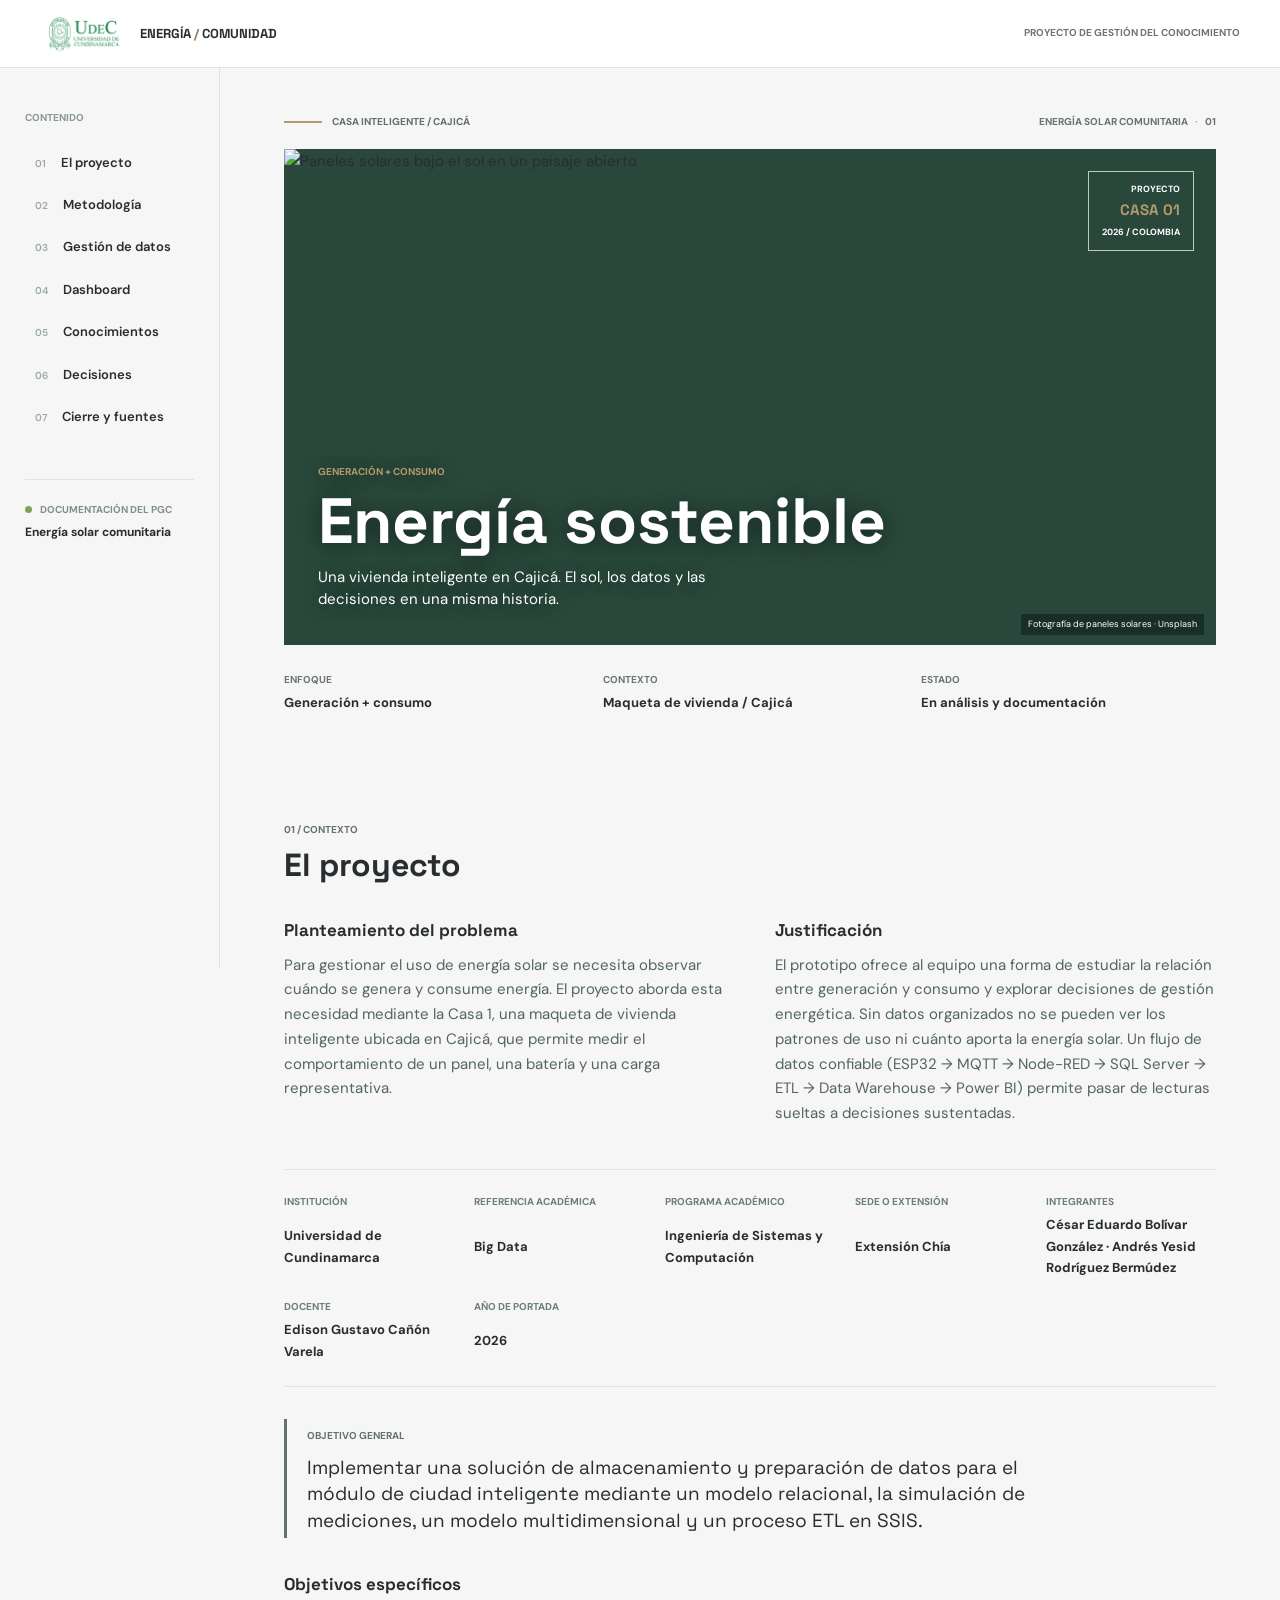
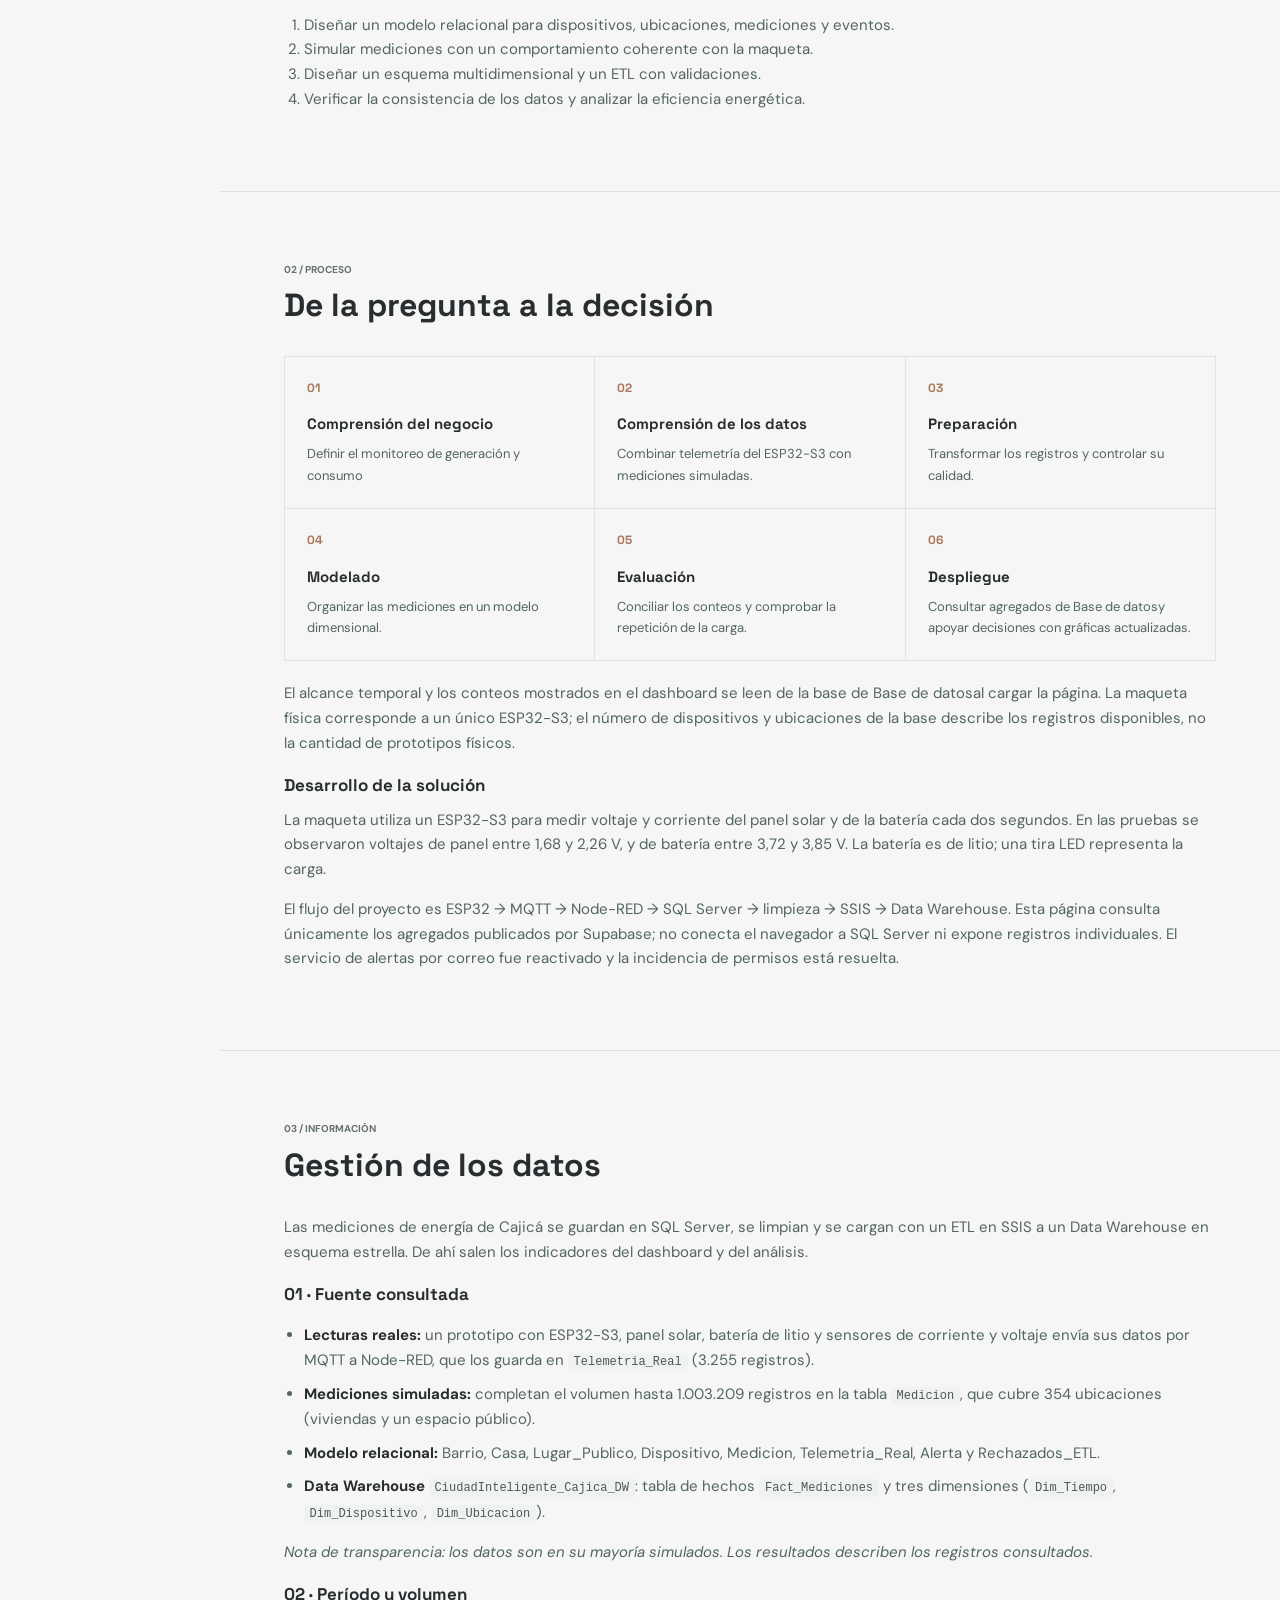
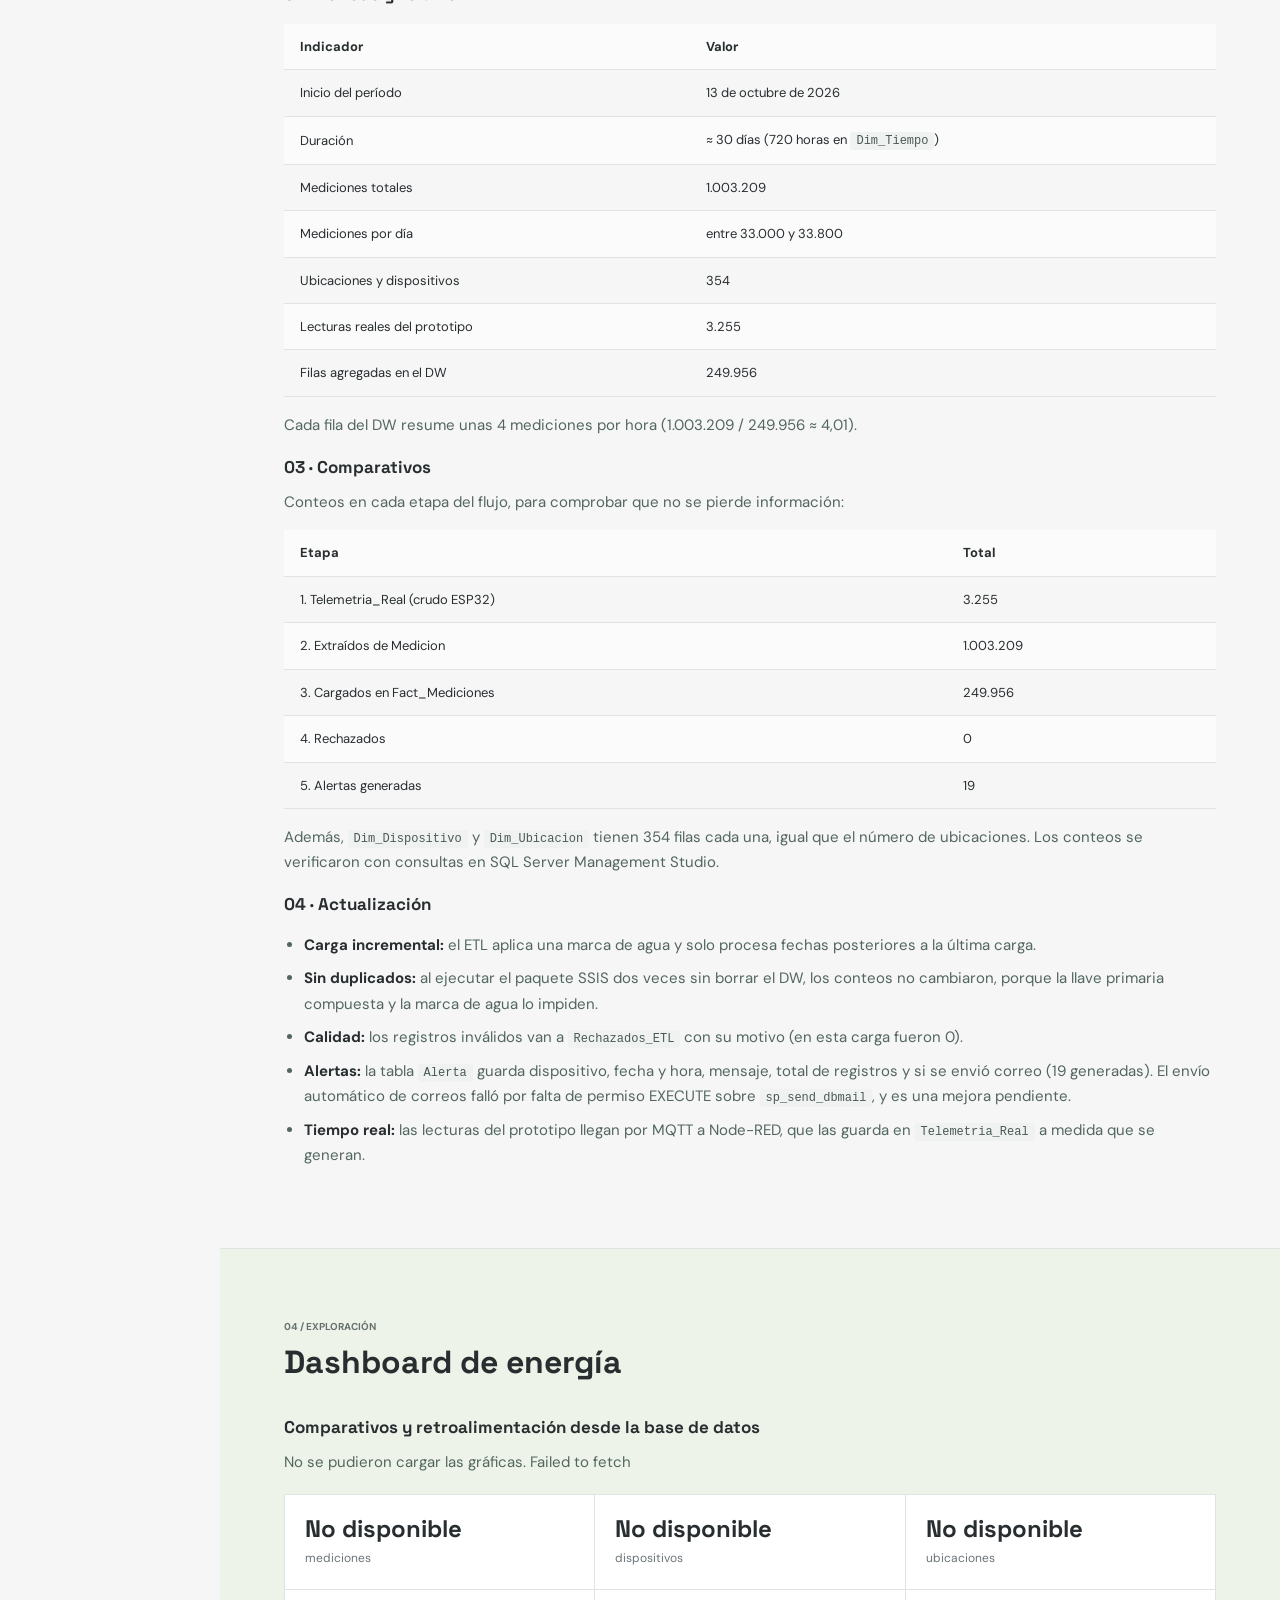
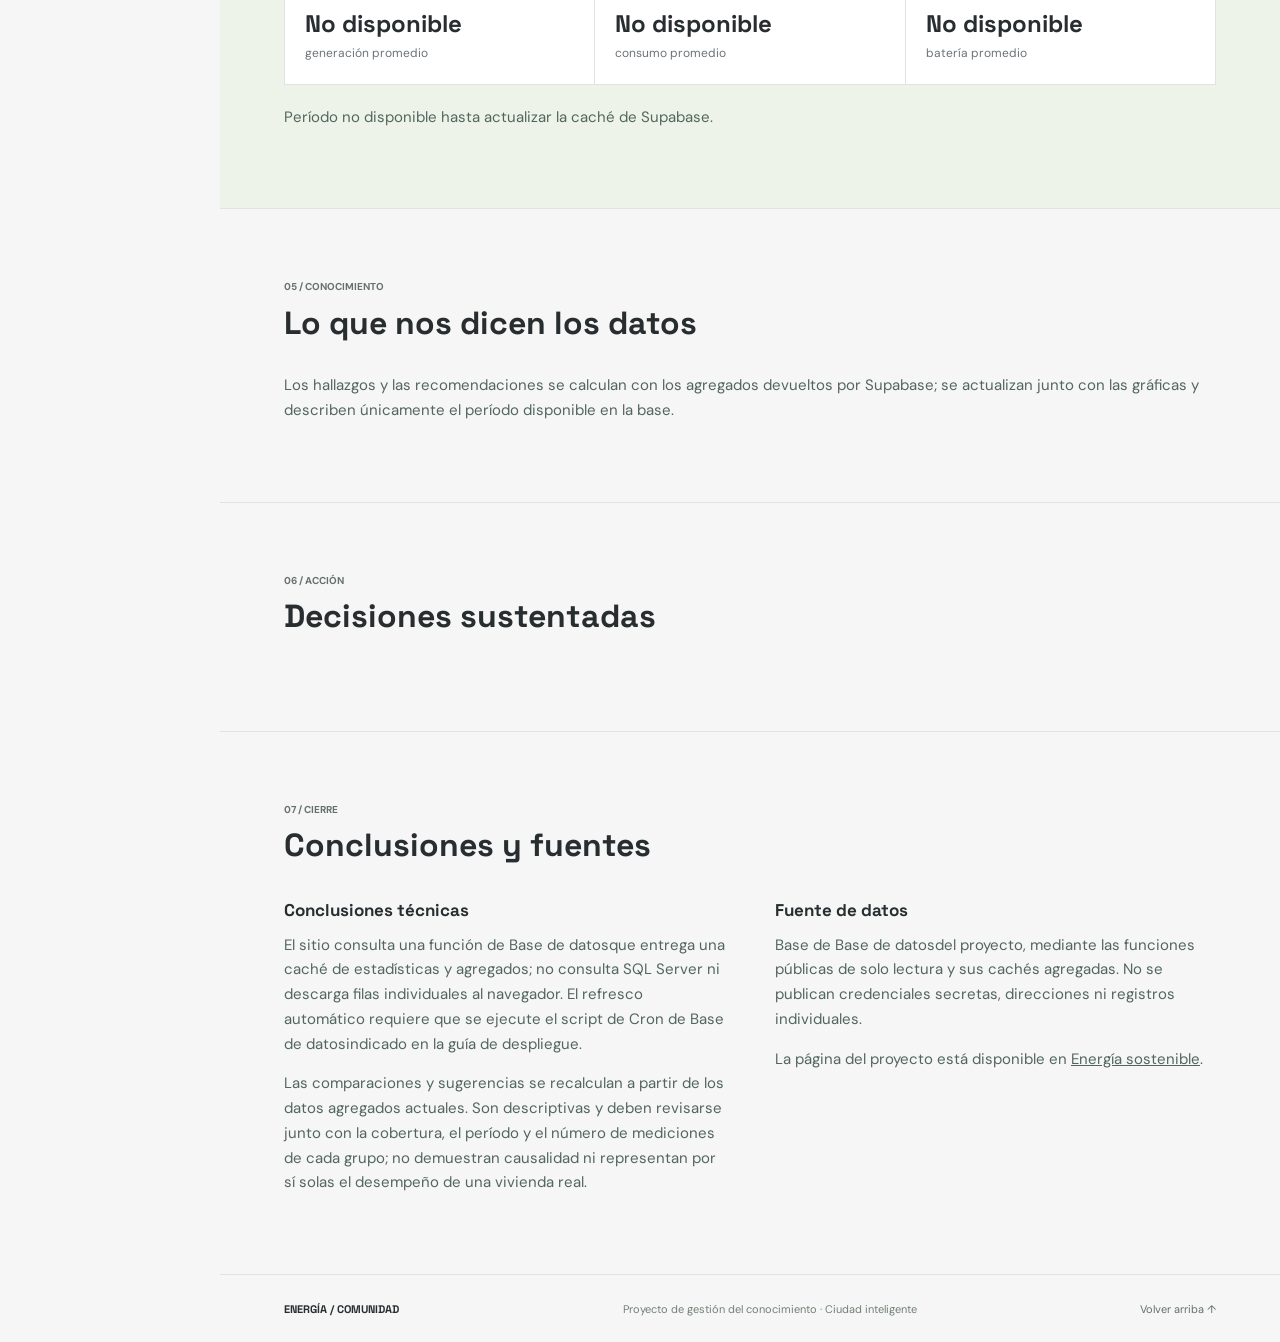
==== index.html @ fe149f41 "docs: actualizar sección 03 Gestión de datos con detalles técnicos del ETL y Data Warehouse - Agrega" ====
<!doctype html>
<html lang="es">
<head>
  <meta charset="utf-8">
  <meta name="viewport" content="width=device-width, initial-scale=1">
  <meta name="description" content="Documentación del proyecto de gestión del conocimiento sobre energía solar y consumo comunitario.">
  <title>Energía sostenible | Proyecto de gestión del conocimiento</title>
  <link rel="preconnect" href="https://fonts.googleapis.com">
  <link rel="preconnect" href="https://fonts.gstatic.com" crossorigin>
  <link href="https://fonts.googleapis.com/css2?family=DM+Sans:wght@400;500;600;700&family=Space+Grotesk:wght@400;500;600;700&display=swap" rel="stylesheet">
  <link rel="stylesheet" href="styles.css">
  <script src="data.js" defer></script>
  <script src="app.js" defer></script>
  <script src="chart-aggregates.js" defer></script>
  <script src="graficas.js" defer></script>
</head>
<body>
  <a class="skip-link" href="#contenido">Saltar al contenido</a>
  <header class="topbar">
    <a class="brand" href="#inicio" aria-label="Energía para el pueblo, inicio"><img class="brand-mark" src="Logo.png" alt=""><span>ENERGÍA <span class="brand-light">/</span> COMUNIDAD</span></a>
    <span class="topbar-tag">PROYECTO DE GESTIÓN DEL CONOCIMIENTO</span>
  </header>
  <div class="layout" id="inicio">
    <aside class="sidebar" aria-label="Navegación del proyecto">
      <p class="sidebar-label">CONTENIDO</p>
      <nav>
        <a href="#proyecto"><span>01</span> El proyecto</a>
        <a href="#metodologia"><span>02</span> Metodología</a>
        <a href="#datos"><span>03</span> Gestión de datos</a>
        <a href="#dashboard"><span>04</span> Dashboard</a>
        <a href="#hallazgos"><span>05</span> Conocimientos</a>
        <a href="#decisiones"><span>06</span> Decisiones</a>
        <a href="#cierre"><span>07</span> Cierre y fuentes</a>
      </nav>
      <div class="sidebar-note"><span class="status-dot"></span> DOCUMENTACIÓN DEL PGC<br><strong>Energía solar comunitaria</strong></div>
    </aside>
    <main id="contenido">
      <section class="intro section" id="proyecto">
        <div class="hero-topline"><div class="eyebrow"><span class="eyebrow-line"></span> CASA INTELIGENTE / CAJICÁ</div><span class="hero-edition">ENERGÍA SOLAR COMUNITARIA <span>·</span> 01</span></div>
        <figure class="intro-image"><img src="https://images.unsplash.com/photo-1509391366360-2e959784a276?auto=format&amp;fit=crop&amp;w=1800&amp;q=85" alt="Paneles solares bajo el sol en un paisaje abierto"><div class="hero-copy"><span class="hero-kicker">GENERACIÓN + CONSUMO</span><h1 id="project-title">Energía<br><span>sostenible</span></h1><p class="intro-copy">Una vivienda inteligente en Cajicá. El sol, los datos y las decisiones en una misma historia.</p></div><div class="hero-stamp"><span>PROYECTO</span><strong>CASA 01</strong><span>2026 / COLOMBIA</span></div><figcaption>Fotografía de paneles solares · Unsplash</figcaption></figure>
        <div class="intro-meta"><div><span>ENFOQUE</span><strong>Generación + consumo</strong></div><div><span>CONTEXTO</span><strong>Maqueta de vivienda / Cajicá</strong></div><div><span>ESTADO</span><strong>En análisis y documentación</strong></div></div>
      </section>

      <section class="section" aria-labelledby="context-title">
        <div class="section-heading"><div><span class="section-number">01 / CONTEXTO</span><h2 id="context-title">El proyecto</h2></div><p></p></div>
        <div class="content-grid"><article><h3>Planteamiento del problema</h3><p>Para gestionar el uso de energía solar se necesita observar cuándo se genera y consume energía. El proyecto aborda esta necesidad mediante la Casa 1, una maqueta de vivienda inteligente ubicada en Cajicá, que permite medir el comportamiento de un panel, una batería y una carga representativa.</p></article><article><h3>Justificación</h3><p>El prototipo ofrece al equipo una forma de estudiar la relación entre generación y consumo y explorar decisiones de gestión energética. Sin datos organizados no se pueden ver los patrones de uso ni cuánto aporta la energía solar. Un flujo de datos confiable (ESP32 → MQTT → Node-RED → SQL Server → ETL → Data Warehouse → Power BI) permite pasar de lecturas sueltas a decisiones sustentadas.</p></article></div>
        <div class="fact-strip" id="identificacion"></div>  
        <div class="objective"><span class="section-number">OBJETIVO GENERAL</span><p>Implementar una solución de almacenamiento y preparación de datos para el módulo de ciudad inteligente mediante un modelo relacional, la simulación de mediciones, un modelo multidimensional y un proceso ETL en SSIS.</p></div>
        <h3>Objetivos específicos</h3><ol class="objectives"><li>Diseñar un modelo relacional para dispositivos, ubicaciones, mediciones y eventos.</li><li>Simular mediciones con un comportamiento coherente con la maqueta.</li><li>Diseñar un esquema multidimensional y un ETL con validaciones.</li><li>Verificar la consistencia de los datos y analizar la eficiencia energética.</li></ol>
      </section>

      <section class="section" id="metodologia">
        <div class="section-heading"><div><span class="section-number">02 / PROCESO</span><h2>De la pregunta a la decisión</h2></div></div>
        <div class="steps"><div><span>01</span><strong>Comprensión del negocio</strong><p>Definir el monitoreo de generación y consumo</p></div><div><span>02</span><strong>Comprensión de los datos</strong><p>Combinar telemetría del ESP32-S3 con mediciones simuladas.</p></div><div><span>03</span><strong>Preparación</strong><p>Transformar los registros y controlar su calidad.</p></div><div><span>04</span><strong>Modelado</strong><p>Organizar las mediciones en un modelo dimensional.</p></div><div><span>05</span><strong>Evaluación</strong><p>Conciliar los conteos y comprobar la repetición de la carga.</p></div><div><span>06</span><strong>Despliegue</strong><p>Consultar agregados de Base de datosy apoyar decisiones con gráficas actualizadas.</p></div></div>
        <p>El alcance temporal y los conteos mostrados en el dashboard se leen de la base de Base de datosal cargar la página. La maqueta física corresponde a un único ESP32-S3; el número de dispositivos y ubicaciones de la base describe los registros disponibles, no la cantidad de prototipos físicos.</p>
        <h3>Desarrollo de la solución</h3><p>La maqueta utiliza un ESP32-S3 para medir voltaje y corriente del panel solar y de la batería cada dos segundos. En las pruebas se observaron voltajes de panel entre 1,68 y 2,26 V, y de batería entre 3,72 y 3,85 V. La batería es de litio; una tira LED representa la carga.</p><p>El flujo del proyecto es ESP32 → MQTT → Node-RED → SQL Server → limpieza → SSIS → Data Warehouse. Esta página consulta únicamente los agregados publicados por Supabase; no conecta el navegador a SQL Server ni expone registros individuales. El servicio de alertas por correo fue reactivado y la incidencia de permisos está resuelta.</p>
      </section>

      <section class="section" id="datos">
        <div class="section-heading"><div><span class="section-number">03 / INFORMACIÓN</span><h2>Gestión de los datos</h2></div></div>
        
        <p>Las mediciones de energía de Cajicá se guardan en SQL Server, se limpian y se cargan con un ETL en SSIS a un Data Warehouse en esquema estrella. De ahí salen los indicadores del dashboard y del análisis.</p>
        
        <h3>01 · Fuente consultada</h3>
        <ul>
          <li><strong>Lecturas reales:</strong> un prototipo con ESP32-S3, panel solar, batería de litio y sensores de corriente y voltaje envía sus datos por MQTT a Node-RED, que los guarda en <code>Telemetria_Real</code> (3.255 registros).</li>
          <li><strong>Mediciones simuladas:</strong> completan el volumen hasta 1.003.209 registros en la tabla <code>Medicion</code>, que cubre 354 ubicaciones (viviendas y un espacio público).</li>
          <li><strong>Modelo relacional:</strong> Barrio, Casa, Lugar_Publico, Dispositivo, Medicion, Telemetria_Real, Alerta y Rechazados_ETL.</li>
          <li><strong>Data Warehouse</strong> <code>CiudadInteligente_Cajica_DW</code>: tabla de hechos <code>Fact_Mediciones</code> y tres dimensiones (<code>Dim_Tiempo</code>, <code>Dim_Dispositivo</code>, <code>Dim_Ubicacion</code>).</li>
        </ul>
        <p><em>Nota de transparencia: los datos son en su mayoría simulados. Los resultados describen los registros consultados.</em></p>

        <h3>02 · Período y volumen</h3>
        <table class="data-table">
          <tr>
            <td><strong>Indicador</strong></td>
            <td><strong>Valor</strong></td>
          </tr>
          <tr>
            <td>Inicio del período</td>
            <td>13 de octubre de 2026</td>
          </tr>
          <tr>
            <td>Duración</td>
            <td>≈ 30 días (720 horas en <code>Dim_Tiempo</code>)</td>
          </tr>
          <tr>
            <td>Mediciones totales</td>
            <td>1.003.209</td>
          </tr>
          <tr>
            <td>Mediciones por día</td>
            <td>entre 33.000 y 33.800</td>
          </tr>
          <tr>
            <td>Ubicaciones y dispositivos</td>
            <td>354</td>
          </tr>
          <tr>
            <td>Lecturas reales del prototipo</td>
            <td>3.255</td>
          </tr>
          <tr>
            <td>Filas agregadas en el DW</td>
            <td>249.956</td>
          </tr>
        </table>
        <p>Cada fila del DW resume unas 4 mediciones por hora (1.003.209 / 249.956 ≈ 4,01).</p>

        <h3>03 · Comparativos</h3>
        <p>Conteos en cada etapa del flujo, para comprobar que no se pierde información:</p>
        <table class="data-table">
          <tr>
            <td><strong>Etapa</strong></td>
            <td><strong>Total</strong></td>
          </tr>
          <tr>
            <td>1. Telemetria_Real (crudo ESP32)</td>
            <td>3.255</td>
          </tr>
          <tr>
            <td>2. Extraídos de Medicion</td>
            <td>1.003.209</td>
          </tr>
          <tr>
            <td>3. Cargados en Fact_Mediciones</td>
            <td>249.956</td>
          </tr>
          <tr>
            <td>4. Rechazados</td>
            <td>0</td>
          </tr>
          <tr>
            <td>5. Alertas generadas</td>
            <td>19</td>
          </tr>
        </table>
        <p>Además, <code>Dim_Dispositivo</code> y <code>Dim_Ubicacion</code> tienen 354 filas cada una, igual que el número de ubicaciones. Los conteos se verificaron con consultas en SQL Server Management Studio.</p>

        <h3>04 · Actualización</h3>
        <ul>
          <li><strong>Carga incremental:</strong> el ETL aplica una marca de agua y solo procesa fechas posteriores a la última carga.</li>
          <li><strong>Sin duplicados:</strong> al ejecutar el paquete SSIS dos veces sin borrar el DW, los conteos no cambiaron, porque la llave primaria compuesta y la marca de agua lo impiden.</li>
          <li><strong>Calidad:</strong> los registros inválidos van a <code>Rechazados_ETL</code> con su motivo (en esta carga fueron 0).</li>
          <li><strong>Alertas:</strong> la tabla <code>Alerta</code> guarda dispositivo, fecha y hora, mensaje, total de registros y si se envió correo (19 generadas). El envío automático de correos falló por falta de permiso EXECUTE sobre <code>sp_send_dbmail</code>, y es una mejora pendiente.</li>
          <li><strong>Tiempo real:</strong> las lecturas del prototipo llegan por MQTT a Node-RED, que las guarda en <code>Telemetria_Real</code> a medida que se generan.</li>
        </ul>
      </section>

      <section class="section dashboard-section" id="dashboard">
        <div class="section-heading"><div><span class="section-number">04 / EXPLORACIÓN</span><h2>Dashboard de energía</h2></div><p></p></div>
        <div id="featured-charts-container" aria-label="Gráficas destacadas principales"></div>
        <h3>Comparativos y retroalimentación desde la base de datos</h3>
        <p id="exploration-status" role="status"></p>
        <div class="metrics" aria-label="Indicadores agregados de Supabase">
          <div><strong id="metric-mediciones">Cargando…</strong><span>mediciones</span></div>
          <div><strong id="metric-dispositivos">Cargando…</strong><span>dispositivos</span></div>
          <div><strong id="metric-ubicaciones">Cargando…</strong><span>ubicaciones</span></div>
          <div><strong id="metric-generacion">Cargando…</strong><span>generación promedio</span></div>
          <div><strong id="metric-consumo">Cargando…</strong><span>consumo promedio</span></div>
          <div><strong id="metric-bateria">Cargando…</strong><span>batería promedio</span></div>
        </div>
        <p id="exploration-period">Período: pendiente de consulta.</p>
        <div id="exploration-content" hidden>
          <div class="exploration-filter">
            <label for="grafico-mes">Filtrar la comparación por clima y franja:</label>
            <select id="grafico-mes" aria-label="Seleccione el mes para la gráfica combinada"></select>
          </div>
          <div id="exploration-charts" aria-label="Gráficas comparativas de Supabase"></div>
          <div class="chart-category" id="combined-section">
            <div class="category-header">
              <h3>Consumo por clima y franja</h3>
              <p>Promedio de consumo calculado conjuntamente para el mes seleccionado.</p>
            </div>
            <div id="combined-chart" class="exploration-charts"></div>
          </div>
        </div>
      </section>

      <section class="section" id="hallazgos">
        <div class="section-heading"><div><span class="section-number">05 / CONOCIMIENTO</span><h2>Lo que nos dicen los datos</h2></div><p></p></div>
        <p>Los hallazgos y las recomendaciones se calculan con los agregados devueltos por Supabase; se actualizan junto con las gráficas y describen únicamente el período disponible en la base.</p>
        <div id="knowledge-list" class="knowledge-list"></div>
      </section>

      <section class="section" id="decisiones">
        <div class="section-heading"><div><span class="section-number">06 / ACCIÓN</span><h2>Decisiones sustentadas</h2></div><p></p></div>
        <div id="decision-list" class="decision-grid"></div>
      </section>

      <section class="section" id="cierre">
        <div class="section-heading"><div><span class="section-number">07 / CIERRE</span><h2>Conclusiones y fuentes</h2></div><p></p></div>
        <div class="content-grid"><article><h3>Conclusiones técnicas</h3><p>El sitio consulta una función de Base de datosque entrega una caché de estadísticas y agregados; no consulta SQL Server ni descarga filas individuales al navegador. El refresco automático requiere que se ejecute el script de Cron de Base de datosindicado en la guía de despliegue.</p><p>Las comparaciones y sugerencias se recalculan a partir de los datos agregados actuales. Son descriptivas y deben revisarse junto con la cobertura, el período y el número de mediciones de cada grupo; no demuestran causalidad ni representan por sí solas el desempeño de una vivienda real.</p></article><article><h3>Fuente de datos</h3><p>Base de Base de datosdel proyecto, mediante las funciones públicas de solo lectura y sus cachés agregadas. No se publican credenciales secretas, direcciones ni registros individuales.</p><p>La página del proyecto está disponible en <a href="https://energia-sostenible-datawarehouse.vercel.app/">Energía sostenible</a>.</p></article></div>
      </section>
      <footer><span>ENERGÍA / COMUNIDAD</span><span>Proyecto de gestión del conocimiento · Ciudad inteligente</span><a href="#inicio">Volver arriba ↑</a></footer>
    </main>
  </div>
</body>
</html>
---- styles.css ----
*{box-sizing:border-box}html{scroll-behavior:smooth;scroll-padding-top:80px}body{margin:0;color:var(--ink);background:var(--paper);font-family:var(--body);font-size:15px;line-height:1.65}a{color:inherit}.skip-link{position:absolute;left:8px;top:-60px;z-index:10;background:#fff;padding:8px}.skip-link:focus{top:8px}.topbar{height:68px;display:flex;align-items:center;justify-content:space-between;padding:0 40px;background:var(--ink);color:#fff}.brand{text-decoration:none;display:flex;align-items:center;gap:12px;font-family:var(--display);font-size:13px;font-weight:700;letter-spacing:0}.brand-mark{color:var(--lime);font-size:29px;line-height:1}.brand-light{color:var(--lime)}.topbar-tag,.sidebar-label,.sidebar-note,.section-number,.eyebrow,.intro-meta span,.fact-strip span,.dashboard-foot{font-size:10px;font-weight:700;letter-spacing:0}.topbar-tag{color:#b8c8be}.layout{display:grid;grid-template-columns:220px minmax(0,1fr);max-width:1600px;margin:auto}.sidebar{padding:42px 25px;border-right:1px solid var(--line);position:sticky;top:0;height:100vh}.sidebar-label{color:#89998f;margin:0 0 16px}.sidebar nav{display:grid;gap:3px}.sidebar nav a{text-decoration:none;font-size:13px;font-weight:600;padding:9px 10px;border-radius:4px}.sidebar nav a:hover,.sidebar nav a:focus-visible{background:#e5ece2;color:var(--green)}.sidebar nav a span{color:#9baaa0;font-size:10px;margin-right:12px}.sidebar-note{border-top:1px solid var(--line);margin-top:42px;padding-top:20px;color:#809087;line-height:2}.sidebar-note strong{color:var(--ink);font-size:12px}.status-dot{display:inline-block;width:7px;height:7px;border-radius:50%;background:#79a557;margin-right:6px}.section{padding:64px clamp(24px,6%,90px);border-bottom:1px solid var(--line)}.intro{padding-top:76px;background:#e8f0e2}.eyebrow{display:flex;align-items:center;gap:10px;color:var(--green)}.eyebrow-line{width:29px;height:2px;background:var(--green)}h1,h2,h3,p{margin-top:0}h1,h2,h3{font-family:var(--display);letter-spacing:0}h1{font-size:60px;line-height:1.02;max-width:780px;margin:22px 0}.intro-copy{max-width:620px;font-size:17px;color:#4b6158}.intro-image{margin:28px 0 0;height:200px;position:relative;overflow:hidden}.intro-image img{width:100%;height:100%;object-fit:cover}.intro-image figcaption{position:absolute;bottom:0;right:0;background:#172a27;color:#fff;padding:3px 8px;font-size:10px}.intro-meta{display:grid;grid-template-columns:repeat(3,1fr);gap:20px;margin-top:32px}.intro-meta div,.fact-strip div{display:grid;gap:4px}.intro-meta span,.fact-strip span{color:#6b8073;text-transform:uppercase}.intro-meta strong,.fact-strip strong{font-size:13px}.section-heading{display:flex;justify-content:space-between;align-items:end;gap:30px;margin-bottom:32px}.section-heading h2{font-size:32px;line-height:1.1;margin:8px 0 0}.section-heading>p{max-width:275px;color:var(--muted);font-size:13px;margin:0}.section-number{color:var(--green)}h3{font-size:17px;margin-bottom:9px}p{color:#53665e}.content-grid{display:grid;grid-template-columns:1fr 1fr;gap:50px}.content-grid h3:not(:first-child){margin-top:30px}.pending{color:#936242;font-size:13px}.fact-strip{display:grid;grid-template-columns:repeat(5,1fr);gap:20px;padding:24px 0;border-top:1px solid var(--line);border-bottom:1px solid var(--line);margin:28px 0}.objective{border-left:3px solid var(--green);padding:3px 0 3px 20px;margin:32px 0}.objective p{font-family:var(--display);font-size:19px;line-height:1.4;color:var(--ink);max-width:780px;margin:8px 0 0}.objectives{padding-left:20px;color:#53665e}.steps{display:grid;grid-template-columns:repeat(3,1fr);gap:1px;background:var(--line);border:1px solid var(--line);margin-bottom:20px}.steps div{background:var(--paper);padding:22px;min-height:145px}.steps span,.data-grid article>span{display:block;color:var(--orange);font-family:var(--display);font-size:12px;font-weight:700;margin-bottom:14px}.steps strong{display:block;font-family:var(--display);font-size:15px}.steps p{font-size:13px;margin:6px 0 0}.data-grid{display:grid;grid-template-columns:repeat(4,1fr);gap:25px}.data-grid p{font-size:13px}.dashboard-section{background:#edf3e9}.dashboard-container{min-height:420px;background:#fff;border:1px solid #d5e0d3}.dashboard-placeholder{min-height:420px;display:flex;flex-direction:column;justify-content:center;align-items:center;text-align:center;padding:35px}.placeholder-icon{width:46px;height:46px;display:grid;place-items:center;background:#e6f0dc;color:var(--green);font-size:24px;margin-bottom:18px}.dashboard-placeholder h3{margin-bottom:6px}.dashboard-placeholder p{max-width:420px;margin-bottom:8px}.dashboard-placeholder>span{color:#8b9b90;font-size:12px}.dashboard-container iframe{display:block;width:100%;height:650px;border:0}.dashboard-foot{display:flex;justify-content:space-between;gap:15px;padding:14px 0;color:#6b8073}.knowledge-list details{border-top:1px solid var(--line)}.knowledge-list details:last-child{border-bottom:1px solid var(--line)}summary{list-style:none;display:flex;align-items:center;gap:20px;padding:20px 0;cursor:pointer}summary::-webkit-details-marker{display:none}.item-number{font-family:var(--display);color:var(--green);font-size:12px}.expand-icon{margin-left:auto;font-size:24px;font-weight:400;color:var(--green);line-height:1}details[open] .expand-icon{transform:rotate(45deg)}dl{margin:0}details dl{padding:0 0 25px 38px;display:grid;grid-template-columns:1fr 1fr;gap:14px 30px}dt{font-weight:700;font-size:12px;color:var(--green)}dd{margin:2px 0 0;color:#53665e;font-size:13px}.decision-grid{display:grid;grid-template-columns:1fr 1fr;gap:18px}.decision-grid article{border:1px solid var(--line);background:#fff;padding:26px}.decision-grid h3{margin:12px 0 20px}.decision-grid dl{display:grid;gap:12px}footer{display:flex;justify-content:space-between;gap:15px;flex-wrap:wrap;padding:25px clamp(24px,6%,90px);font-size:11px;color:#718177}footer span:first-child{font-family:var(--display);font-weight:700;color:var(--ink)}footer a{text-decoration:none;color:var(--green)}
@media(max-width:900px){.layout{grid-template-columns:1fr}.sidebar{position:static;height:auto;padding:12px 20px;border-right:0;border-bottom:1px solid var(--line);overflow-x:auto}.sidebar-label,.sidebar-note{display:none}.sidebar nav{display:flex;width:max-content}.sidebar nav a{white-space:nowrap}.topbar{padding:0 20px}.topbar-tag{display:none}.fact-strip{grid-template-columns:repeat(3,1fr)}.data-grid{grid-template-columns:repeat(2,1fr)}}
@media(max-width:600px){.section{padding:48px 22px}.intro{padding-top:55px}h1{font-size:40px}.intro-image{height:160px}.intro-meta{grid-template-columns:1fr;gap:12px}.section-heading{display:block}.section-heading h2{font-size:28px}.section-heading>p{margin-top:12px}.content-grid,.decision-grid{grid-template-columns:1fr;gap:18px}.fact-strip{grid-template-columns:1fr 1fr}.steps{grid-template-columns:1fr 1fr}.steps div{padding:16px;min-height:150px}.data-grid{gap:16px}.dashboard-container,.dashboard-placeholder{min-height:320px}.dashboard-container iframe{height:520px}.dashboard-foot{flex-direction:column;gap:3px}details dl{grid-template-columns:1fr;padding-left:28px}.topbar{height:60px}}
.metrics{display:grid;grid-template-columns:repeat(3,minmax(0,1fr));gap:1px;background:var(--line);border:1px solid var(--line);margin:20px 0}.metrics div{background:#fff;padding:20px;display:grid;gap:5px}.metrics strong{font-family:var(--display);font-size:24px;line-height:1.2;overflow-wrap:anywhere}.metrics span{color:var(--muted);font-size:12px}@media(max-width:600px){.metrics{grid-template-columns:repeat(2,minmax(0,1fr))}.metrics div{padding:14px}.metrics strong{font-size:20px}}
.charts{display:grid;grid-template-columns:repeat(2,minmax(0,1fr));gap:32px;margin:36px 0}.chart{margin:0;border-top:2px solid var(--ink);padding-top:18px;min-width:0}.chart figcaption h3{margin:7px 0 2px}.chart figcaption p,.chart-note{font-size:12px;color:var(--muted)}.bar-row{display:grid;grid-template-columns:84px minmax(0,1fr) 78px;align-items:center;gap:10px;margin:15px 0;font-size:12px}.bar-row strong{text-align:right;font-size:12px;white-space:nowrap}.bar-track{height:18px;background:#dce7dc}.bar-fill{height:100%}.generation{background:#176d52}.consumption{background:#ca6d39}.battery{background:#668f61}.battery-row{grid-template-columns:84px minmax(0,1fr) 78px}.chart-axis{display:flex;justify-content:space-between;padding:0 88px 0 94px;color:var(--muted);font-size:10px}.chart-note{margin-top:22px}@media(max-width:700px){.charts{grid-template-columns:1fr;gap:20px}}
.exploration-heading{display:flex;align-items:end;justify-content:space-between;gap:24px;border-top:1px solid var(--line);padding-top:30px;margin-top:35px}.exploration-heading h3{font-size:22px;margin:6px 0}.exploration-heading p{font-size:12px;margin:0}
.chart-category{margin:48px 0;padding-top:32px;border-top:2px solid var(--ink)}.chart-category:first-of-type{border-top:0;margin-top:24px;padding-top:0}.category-header{margin-bottom:28px}.category-header h3{font-size:20px;font-family:var(--display);color:var(--ink);margin:0 0 8px}.category-header p{font-size:13px;color:var(--muted);margin:0;max-width:620px}
.exploration-charts{display:grid;grid-template-columns:repeat(2,minmax(0,1fr));gap:32px;margin:24px 0}.exploration-chart{margin:0;min-width:0;border-top:2px solid var(--ink);padding-top:16px}.exploration-chart h3{margin:4px 0}.exploration-chart p{font-size:12px}.chart-canvas{position:relative;height:270px;min-width:0}.chart-data summary{padding:10px 0;font-size:12px;color:var(--green)}.chart-data table{border-collapse:collapse;width:100%;font-size:12px}.chart-data th,.chart-data td{text-align:left;padding:7px;border-bottom:1px solid var(--line);overflow-wrap:anywhere}.exploration-filter{display:flex;gap:12px;align-items:center;flex-wrap:wrap;margin-top:28px}.exploration-filter label{font-size:13px;font-weight:700}.exploration-filter select{font:inherit;color:var(--ink);background:#fff;border:1px solid #9db0a1;border-radius:4px;padding:8px;max-width:100%}@media(max-width:700px){.exploration-heading{display:block}.exploration-heading p{margin-top:8px}.exploration-charts{grid-template-columns:1fr;gap:20px}.chart-canvas{height:230px}.category-header{margin-bottom:20px}}
.chart-canvas canvas{max-width:100%}
.brand-mark{width:88px;height:42px;flex:none;object-fit:contain}
.powerbi-evidence img{display:block;width:100%;height:auto}
.comparison-row{display:grid;grid-template-columns:minmax(120px,1.3fr) minmax(0,2fr) minmax(105px,.9fr);align-items:center;gap:12px;margin:17px 0}.comparison-label{display:grid;gap:3px;min-width:0}.comparison-label strong{font-size:12px}.comparison-label span{font-size:11px;color:var(--muted)}.comparison-track{height:16px;background:#dce7dc;overflow:hidden}.comparison-fill{height:100%}.comparison-value{font-size:12px;text-align:right;overflow-wrap:anywhere}
@media(max-width:600px){.comparison-row{grid-template-columns:minmax(105px,1fr) minmax(0,1.1fr) minmax(85px,.85fr);gap:7px}.comparison-label strong,.comparison-value{font-size:11px}.comparison-label span{font-size:10px}}
.intro-image{position:relative}
.featured-charts-section{margin:32px 0}
.featured-charts-grid{display:grid;grid-template-columns:repeat(2,minmax(0,1fr));gap:32px;margin:24px 0}
.featured-metrics{display:grid;grid-template-columns:1fr 1fr 1fr;gap:16px;margin:16px 0;padding:16px;background:#f0f7f4;border-radius:8px}
.metric-item{display:grid;gap:3px;text-align:center;padding:12px}
.metric-label{display:block;font-size:11px;font-weight:700;color:#6b8073;text-transform:uppercase;letter-spacing:0.5px}
.metric-value{display:block;font-family:var(--display);font-size:28px;font-weight:700;color:var(--ink);line-height:1.1;overflow-wrap:anywhere}
.metric-unit{display:block;font-size:10px;color:#9baaa0;margin-top:2px}
@media(max-width:900px){.featured-metrics{grid-template-columns:1fr 1fr}}
@media(max-width:700px){.featured-charts-grid{grid-template-columns:1fr;gap:20px}.featured-metrics{grid-template-columns:1fr}}
:root{--ink:#282d30;--muted:#6b7479;--green:#66716f;--lime:#b39a6b;--paper:#f5f6f5;--line:#dfe3e2;--white:#fff;--orange:#a97659;--display:"Space Grotesk",sans-serif;--body:"DM Sans",sans-serif}
.topbar{background:var(--white);color:var(--ink);border-bottom:1px solid var(--line)}
.topbar-tag{color:var(--muted)}
.brand-light{color:#8f7953}
.intro.section{padding:46px clamp(24px,6%,90px) 38px;background:var(--paper);color:var(--ink);border-bottom:0}
.hero-topline{display:flex;align-items:center;justify-content:space-between;gap:20px;margin-bottom:18px}
.intro .eyebrow{color:#626d72}
.intro .eyebrow-line{background:var(--lime);width:38px}
.hero-edition{color:#687176;font-size:10px;font-weight:700}
.hero-edition span{color:var(--lime);padding:0 5px}
.intro-image{height:auto;aspect-ratio:1.88;margin:0;overflow:hidden;background:#29473b}
.intro-image>img:first-child{display:block;width:100%;height:100%;object-fit:cover;object-position:center 58%;filter:saturate(1.12)}
.hero-copy{position:absolute;left:34px;bottom:34px;z-index:1;max-width:67%;color:#fff;text-shadow:0 2px 20px rgba(0,0,0,.48)}
.hero-kicker{display:block;margin-bottom:11px;color:var(--lime);font-size:10px;font-weight:700}
.hero-copy h1{max-width:none;margin:0 0 13px;color:#fff;font-size:64px;line-height:.96}
.hero-copy h1 span{color:var(--lime)}
.hero-copy .intro-copy{max-width:440px;margin:0;color:#fff;font-size:15px;line-height:1.5}
.hero-stamp{position:absolute;top:22px;right:22px;display:grid;gap:2px;padding:10px 13px;border:1px solid rgba(255,255,255,.7);color:#fff;text-align:right;font-size:9px;font-weight:700}
.hero-stamp strong{color:var(--lime);font-family:var(--display);font-size:15px}
.intro-image figcaption{position:absolute;right:12px;bottom:10px;padding:3px 7px;background:rgba(23,42,39,.86);color:#fff;font-size:9px}
.intro-meta{gap:24px;margin-top:27px}
.intro-meta div{border-color:rgba(40,45,48,.18)}
.intro-meta span{color:var(--muted)}
.intro-meta strong{color:var(--ink)}
@media(max-width:600px){.brand-mark{width:70px;height:34px}.intro.section{padding:34px 18px 28px}.hero-topline{align-items:flex-start;margin-bottom:15px}.hero-edition{font-size:9px;text-align:right}.intro-image{aspect-ratio:.9}.intro-image>img:first-child{object-position:54% center}.hero-copy{left:18px;right:18px;bottom:30px;max-width:none}.hero-copy h1{font-size:43px}.hero-copy .intro-copy{max-width:310px;font-size:13px}.hero-stamp{top:13px;right:13px;padding:8px 10px}.intro-image figcaption{right:8px;bottom:8px}.intro-meta{grid-template-columns:repeat(2,minmax(0,1fr));gap:15px 18px;margin-top:20px}.intro-meta div:last-child{grid-column:1/-1}}
.exploration-chart{background:#fff;border:1px solid #dfe7df;border-top:4px solid var(--chart-accent,var(--green));border-radius:12px;padding:20px;box-shadow:0 8px 24px rgba(34,55,43,.06);transition:transform .2s ease,box-shadow .2s ease}
.exploration-chart:hover{transform:translateY(-3px);box-shadow:0 14px 30px rgba(34,55,43,.12)}
.exploration-chart figcaption{min-height:84px}
@media(prefers-reduced-motion:reduce){.exploration-chart{transition:none}.exploration-chart:hover{transform:none}}
.data-table{width:100%;border-collapse:collapse;margin:16px 0;font-size:13px}
.data-table tr{border-bottom:1px solid var(--line)}
.data-table td{padding:12px 16px;text-align:left}
.data-table tr:nth-child(odd){background:#fafbfa}
.data-table strong{color:var(--ink);font-weight:700}
.data-table code{background:#f0f2f1;padding:2px 6px;border-radius:3px;font-family:monospace;color:#4a5a52}
section#datos ul{padding-left:20px;color:#53665e}
section#datos li{margin-bottom:8px;line-height:1.7}
section#datos code{background:#f0f2f1;padding:2px 6px;border-radius:3px;font-family:monospace;color:#4a5a52;font-size:12px}
section#datos strong{color:var(--ink);font-weight:700}
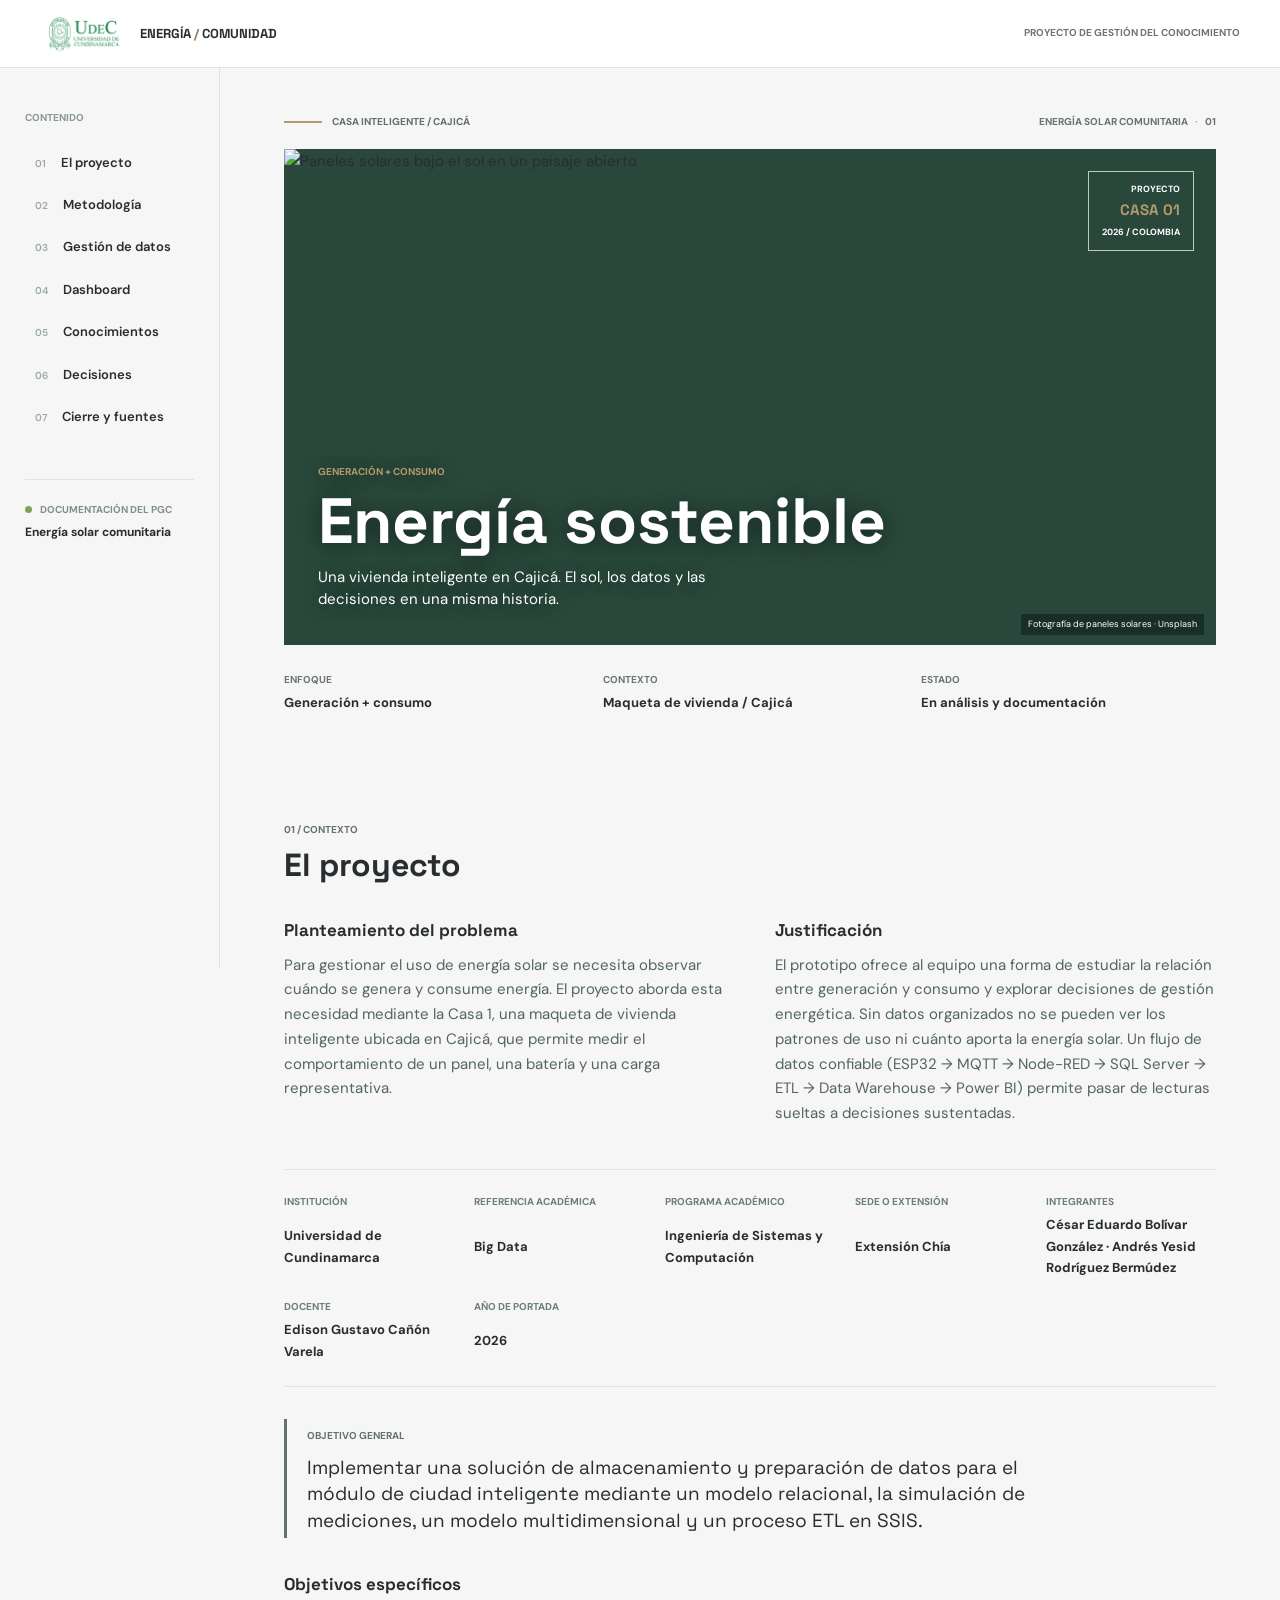
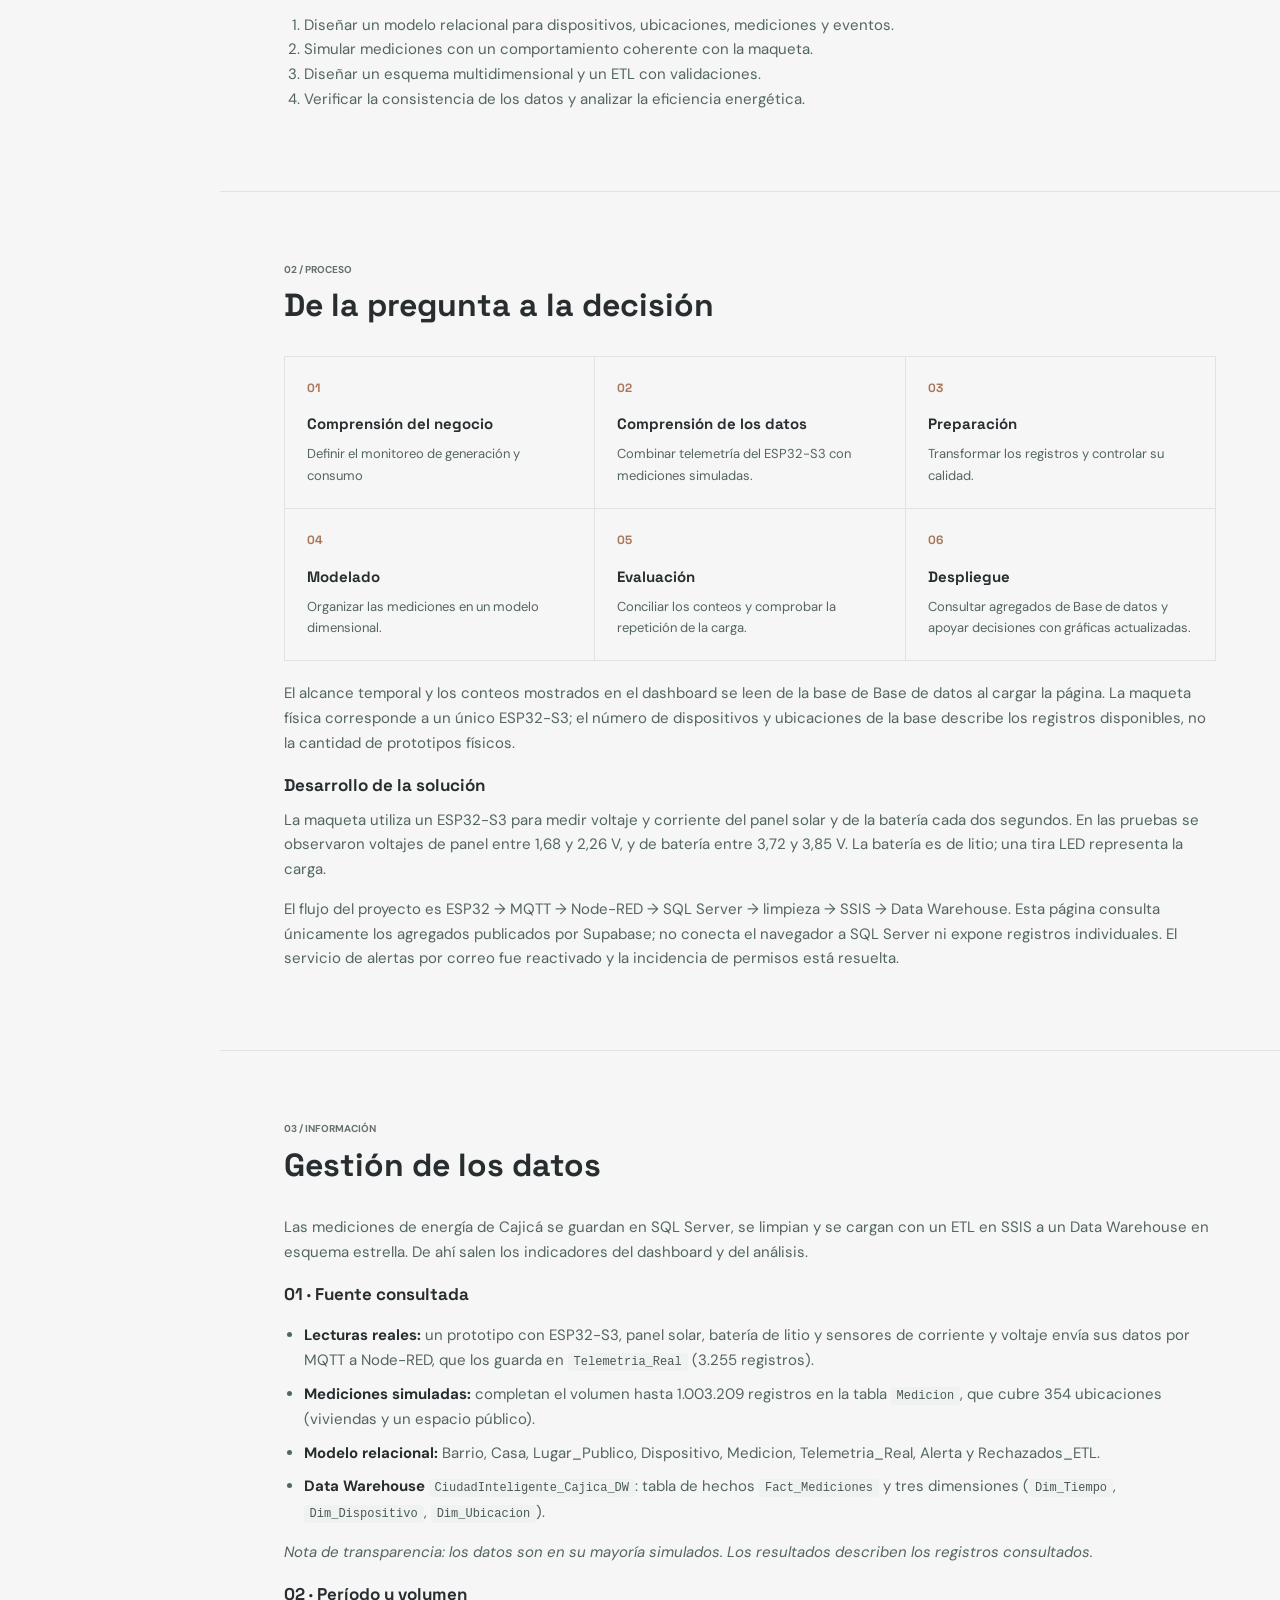
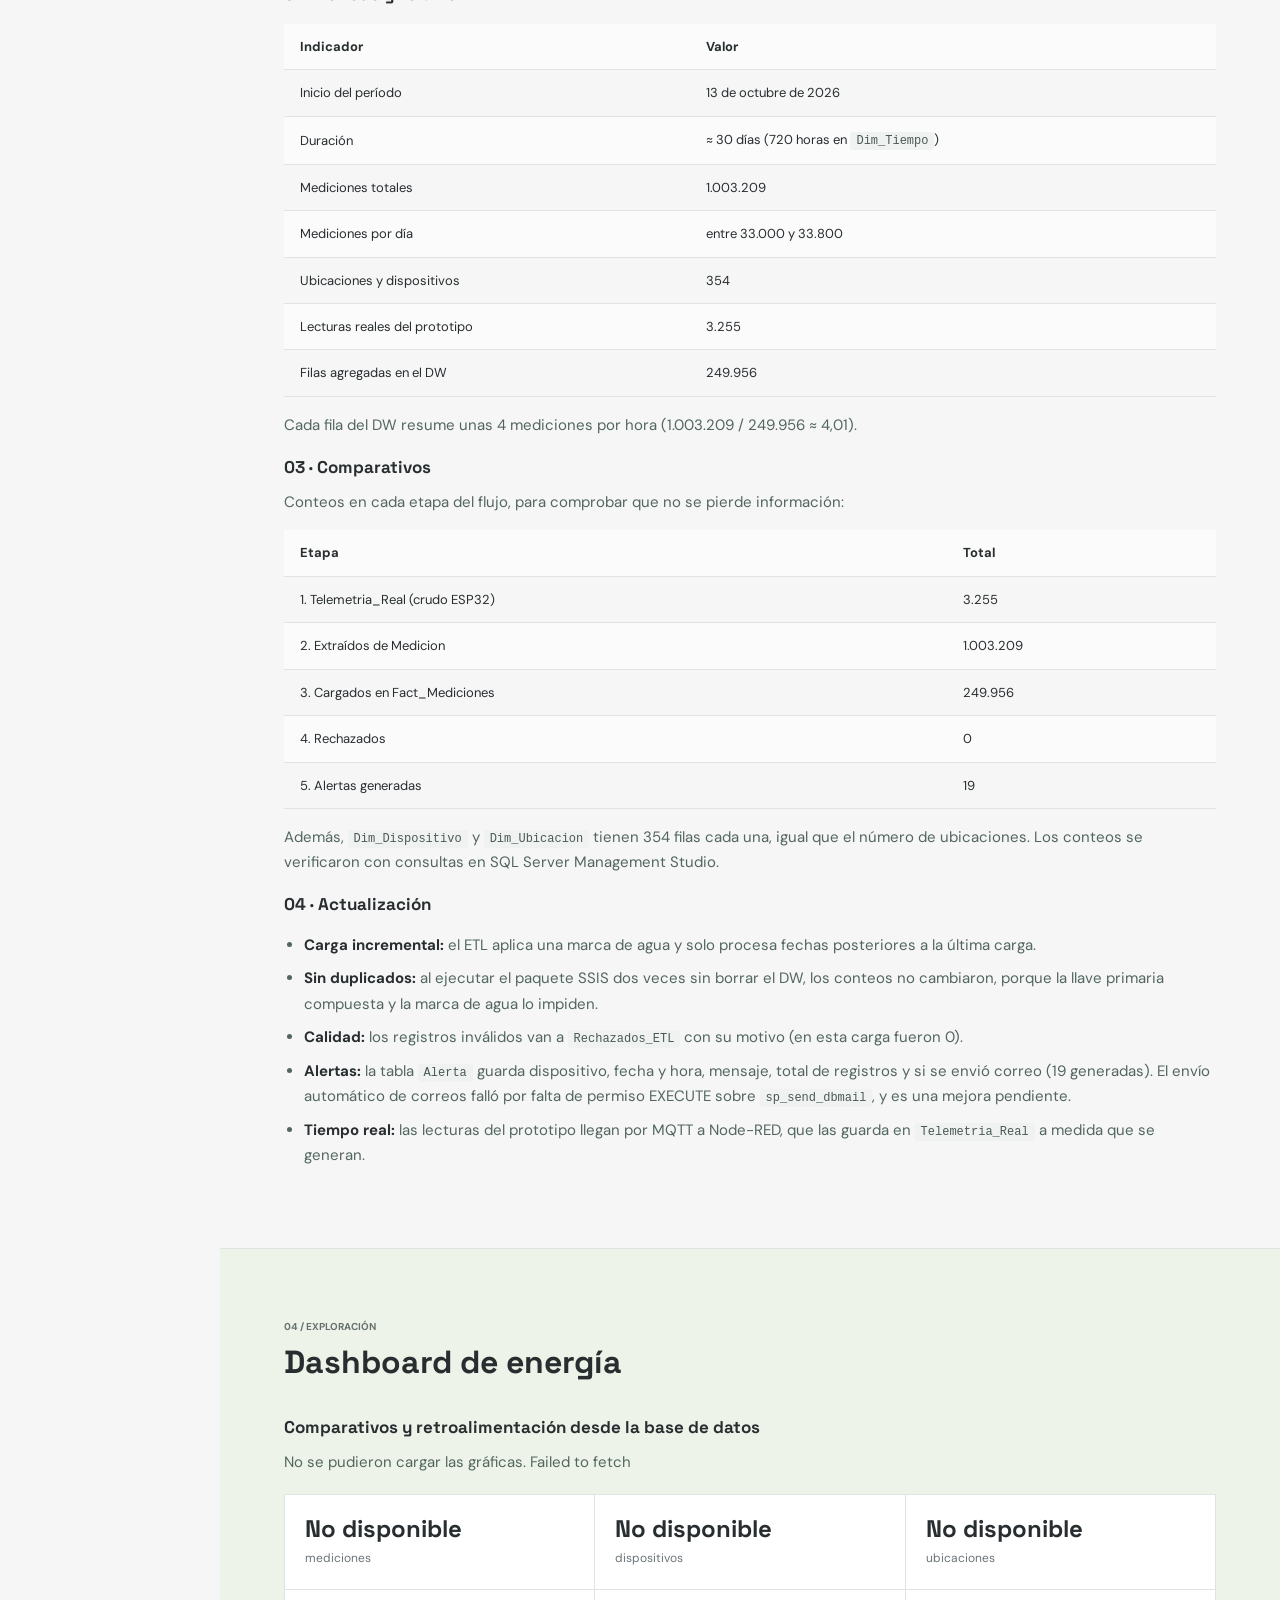
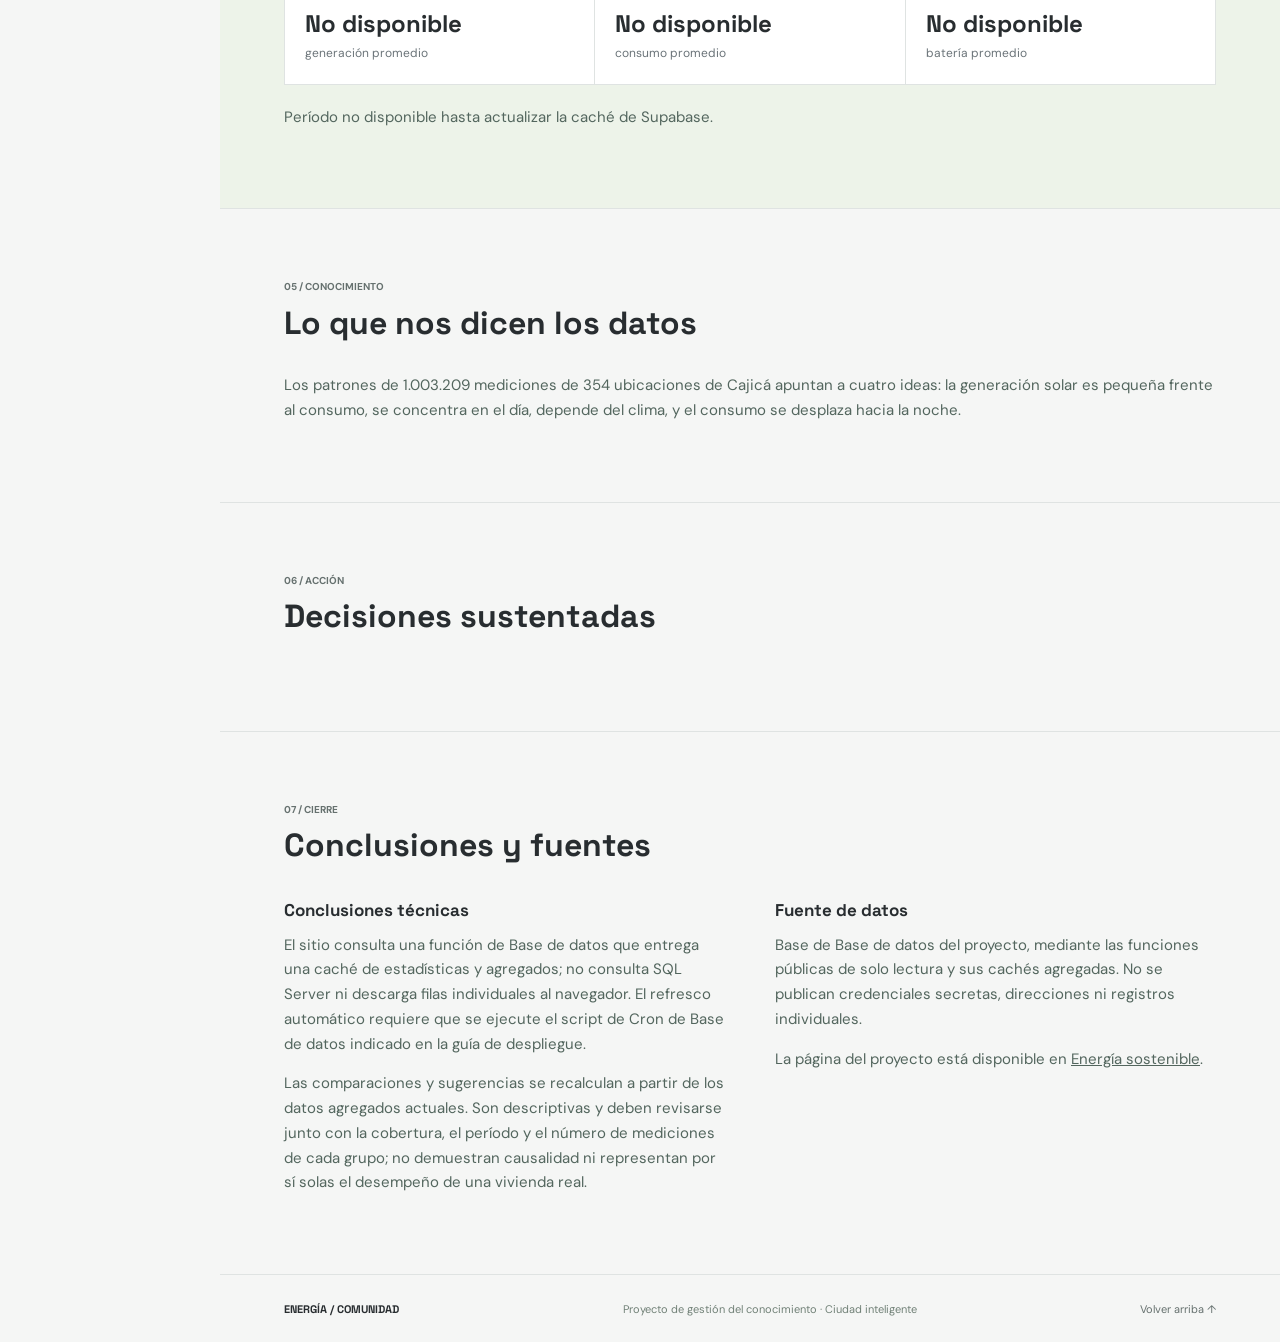
==== commit 827ff714: "commit" ====
--- a/index.html
+++ b/index.html
@@ -51,8 +51,8 @@
 
       <section class="section" id="metodologia">
         <div class="section-heading"><div><span class="section-number">02 / PROCESO</span><h2>De la pregunta a la decisión</h2></div></div>
-        <div class="steps"><div><span>01</span><strong>Comprensión del negocio</strong><p>Definir el monitoreo de generación y consumo</p></div><div><span>02</span><strong>Comprensión de los datos</strong><p>Combinar telemetría del ESP32-S3 con mediciones simuladas.</p></div><div><span>03</span><strong>Preparación</strong><p>Transformar los registros y controlar su calidad.</p></div><div><span>04</span><strong>Modelado</strong><p>Organizar las mediciones en un modelo dimensional.</p></div><div><span>05</span><strong>Evaluación</strong><p>Conciliar los conteos y comprobar la repetición de la carga.</p></div><div><span>06</span><strong>Despliegue</strong><p>Consultar agregados de Base de datosy apoyar decisiones con gráficas actualizadas.</p></div></div>
-        <p>El alcance temporal y los conteos mostrados en el dashboard se leen de la base de Base de datosal cargar la página. La maqueta física corresponde a un único ESP32-S3; el número de dispositivos y ubicaciones de la base describe los registros disponibles, no la cantidad de prototipos físicos.</p>
+        <div class="steps"><div><span>01</span><strong>Comprensión del negocio</strong><p>Definir el monitoreo de generación y consumo</p></div><div><span>02</span><strong>Comprensión de los datos</strong><p>Combinar telemetría del ESP32-S3 con mediciones simuladas.</p></div><div><span>03</span><strong>Preparación</strong><p>Transformar los registros y controlar su calidad.</p></div><div><span>04</span><strong>Modelado</strong><p>Organizar las mediciones en un modelo dimensional.</p></div><div><span>05</span><strong>Evaluación</strong><p>Conciliar los conteos y comprobar la repetición de la carga.</p></div><div><span>06</span><strong>Despliegue</strong><p>Consultar agregados de Base de datos y apoyar decisiones con gráficas actualizadas.</p></div></div>
+        <p>El alcance temporal y los conteos mostrados en el dashboard se leen de la base de Base de datos al cargar la página. La maqueta física corresponde a un único ESP32-S3; el número de dispositivos y ubicaciones de la base describe los registros disponibles, no la cantidad de prototipos físicos.</p>
         <h3>Desarrollo de la solución</h3><p>La maqueta utiliza un ESP32-S3 para medir voltaje y corriente del panel solar y de la batería cada dos segundos. En las pruebas se observaron voltajes de panel entre 1,68 y 2,26 V, y de batería entre 3,72 y 3,85 V. La batería es de litio; una tira LED representa la carga.</p><p>El flujo del proyecto es ESP32 → MQTT → Node-RED → SQL Server → limpieza → SSIS → Data Warehouse. Esta página consulta únicamente los agregados publicados por Supabase; no conecta el navegador a SQL Server ni expone registros individuales. El servicio de alertas por correo fue reactivado y la incidencia de permisos está resuelta.</p>
       </section>
 
@@ -179,7 +179,7 @@
 
       <section class="section" id="hallazgos">
         <div class="section-heading"><div><span class="section-number">05 / CONOCIMIENTO</span><h2>Lo que nos dicen los datos</h2></div><p></p></div>
-        <p>Los hallazgos y las recomendaciones se calculan con los agregados devueltos por Supabase; se actualizan junto con las gráficas y describen únicamente el período disponible en la base.</p>
+        <p>Los patrones de 1.003.209 mediciones de 354 ubicaciones de Cajicá apuntan a cuatro ideas: la generación solar es pequeña frente al consumo, se concentra en el día, depende del clima, y el consumo se desplaza hacia la noche.</p>
         <div id="knowledge-list" class="knowledge-list"></div>
       </section>
 
@@ -190,7 +190,7 @@
 
       <section class="section" id="cierre">
         <div class="section-heading"><div><span class="section-number">07 / CIERRE</span><h2>Conclusiones y fuentes</h2></div><p></p></div>
-        <div class="content-grid"><article><h3>Conclusiones técnicas</h3><p>El sitio consulta una función de Base de datosque entrega una caché de estadísticas y agregados; no consulta SQL Server ni descarga filas individuales al navegador. El refresco automático requiere que se ejecute el script de Cron de Base de datosindicado en la guía de despliegue.</p><p>Las comparaciones y sugerencias se recalculan a partir de los datos agregados actuales. Son descriptivas y deben revisarse junto con la cobertura, el período y el número de mediciones de cada grupo; no demuestran causalidad ni representan por sí solas el desempeño de una vivienda real.</p></article><article><h3>Fuente de datos</h3><p>Base de Base de datosdel proyecto, mediante las funciones públicas de solo lectura y sus cachés agregadas. No se publican credenciales secretas, direcciones ni registros individuales.</p><p>La página del proyecto está disponible en <a href="https://energia-sostenible-datawarehouse.vercel.app/">Energía sostenible</a>.</p></article></div>
+        <div class="content-grid"><article><h3>Conclusiones técnicas</h3><p>El sitio consulta una función de Base de datos que entrega una caché de estadísticas y agregados; no consulta SQL Server ni descarga filas individuales al navegador. El refresco automático requiere que se ejecute el script de Cron de Base de datos indicado en la guía de despliegue.</p><p>Las comparaciones y sugerencias se recalculan a partir de los datos agregados actuales. Son descriptivas y deben revisarse junto con la cobertura, el período y el número de mediciones de cada grupo; no demuestran causalidad ni representan por sí solas el desempeño de una vivienda real.</p></article><article><h3>Fuente de datos</h3><p>Base de Base de datos del proyecto, mediante las funciones públicas de solo lectura y sus cachés agregadas. No se publican credenciales secretas, direcciones ni registros individuales.</p><p>La página del proyecto está disponible en <a href="https://energia-sostenible-datawarehouse.vercel.app/">Energía sostenible</a>.</p></article></div>
       </section>
       <footer><span>ENERGÍA / COMUNIDAD</span><span>Proyecto de gestión del conocimiento · Ciudad inteligente</span><a href="#inicio">Volver arriba ↑</a></footer>
     </main>
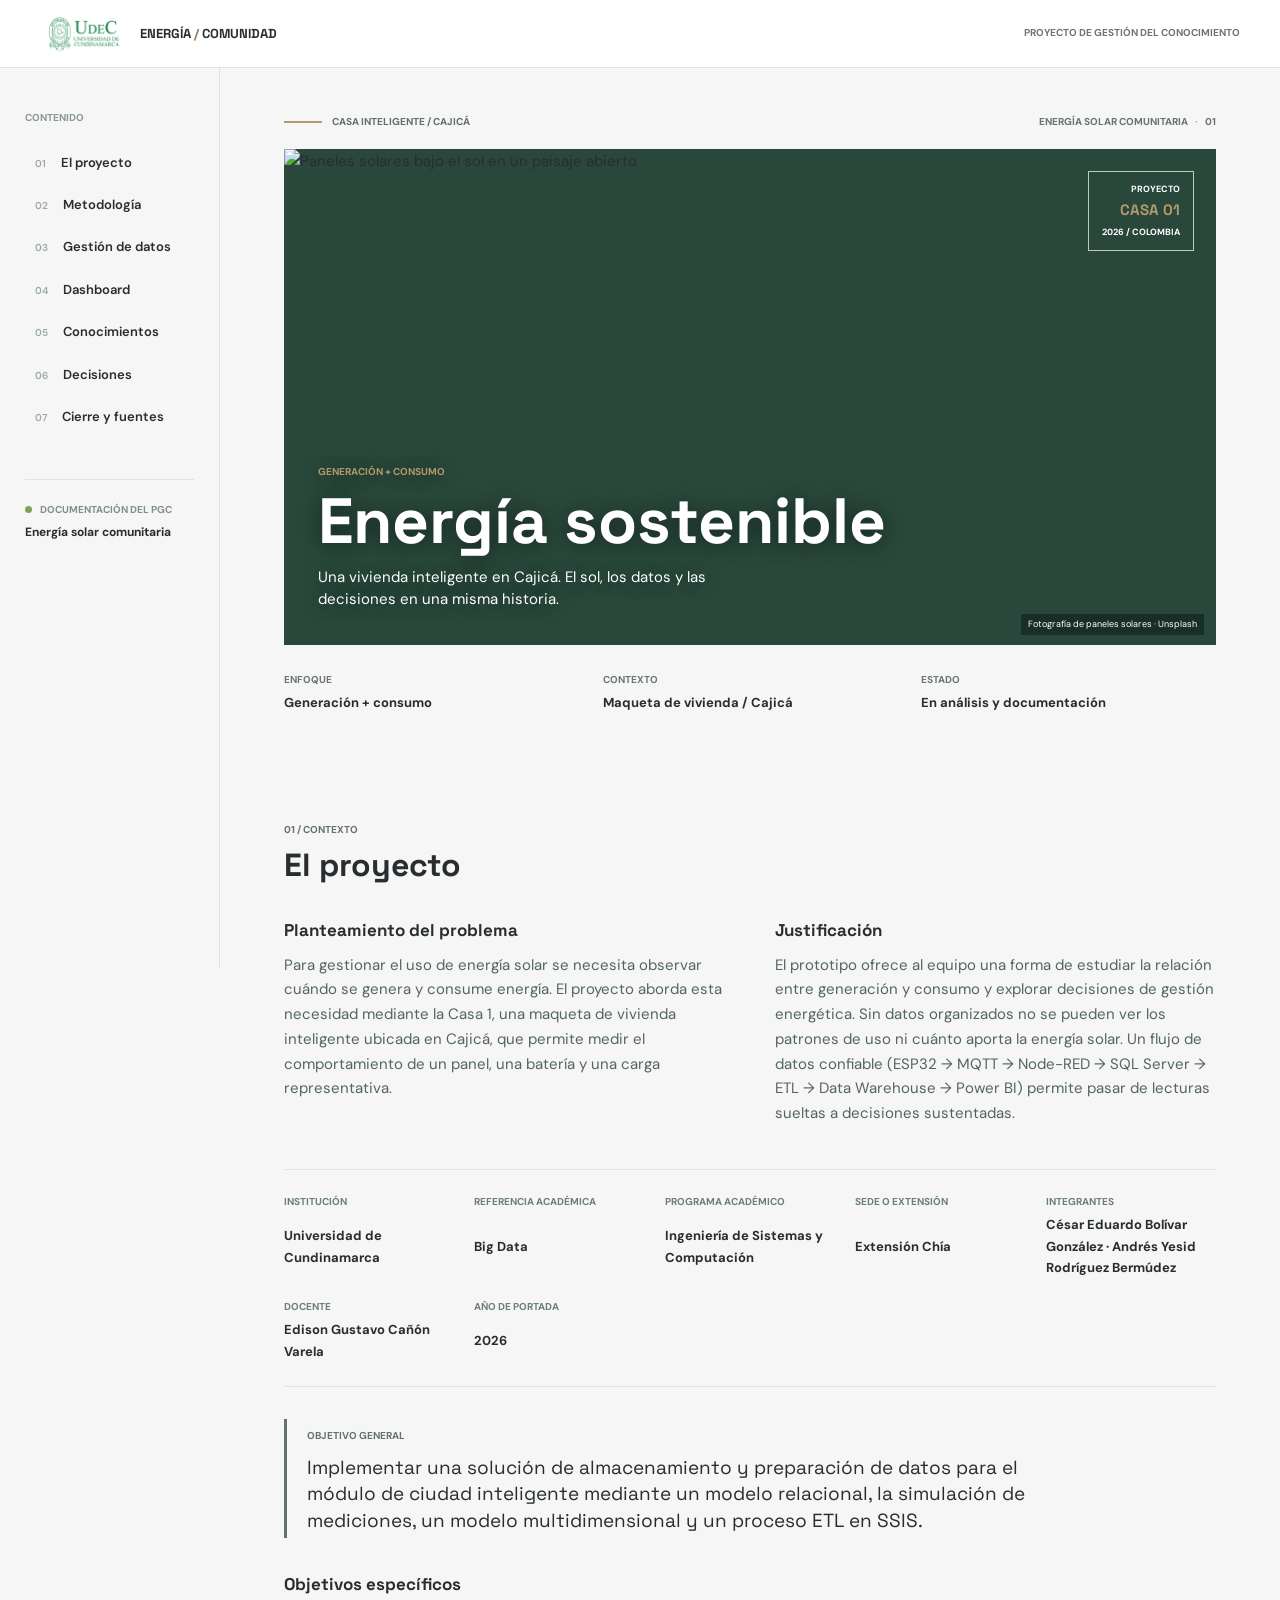
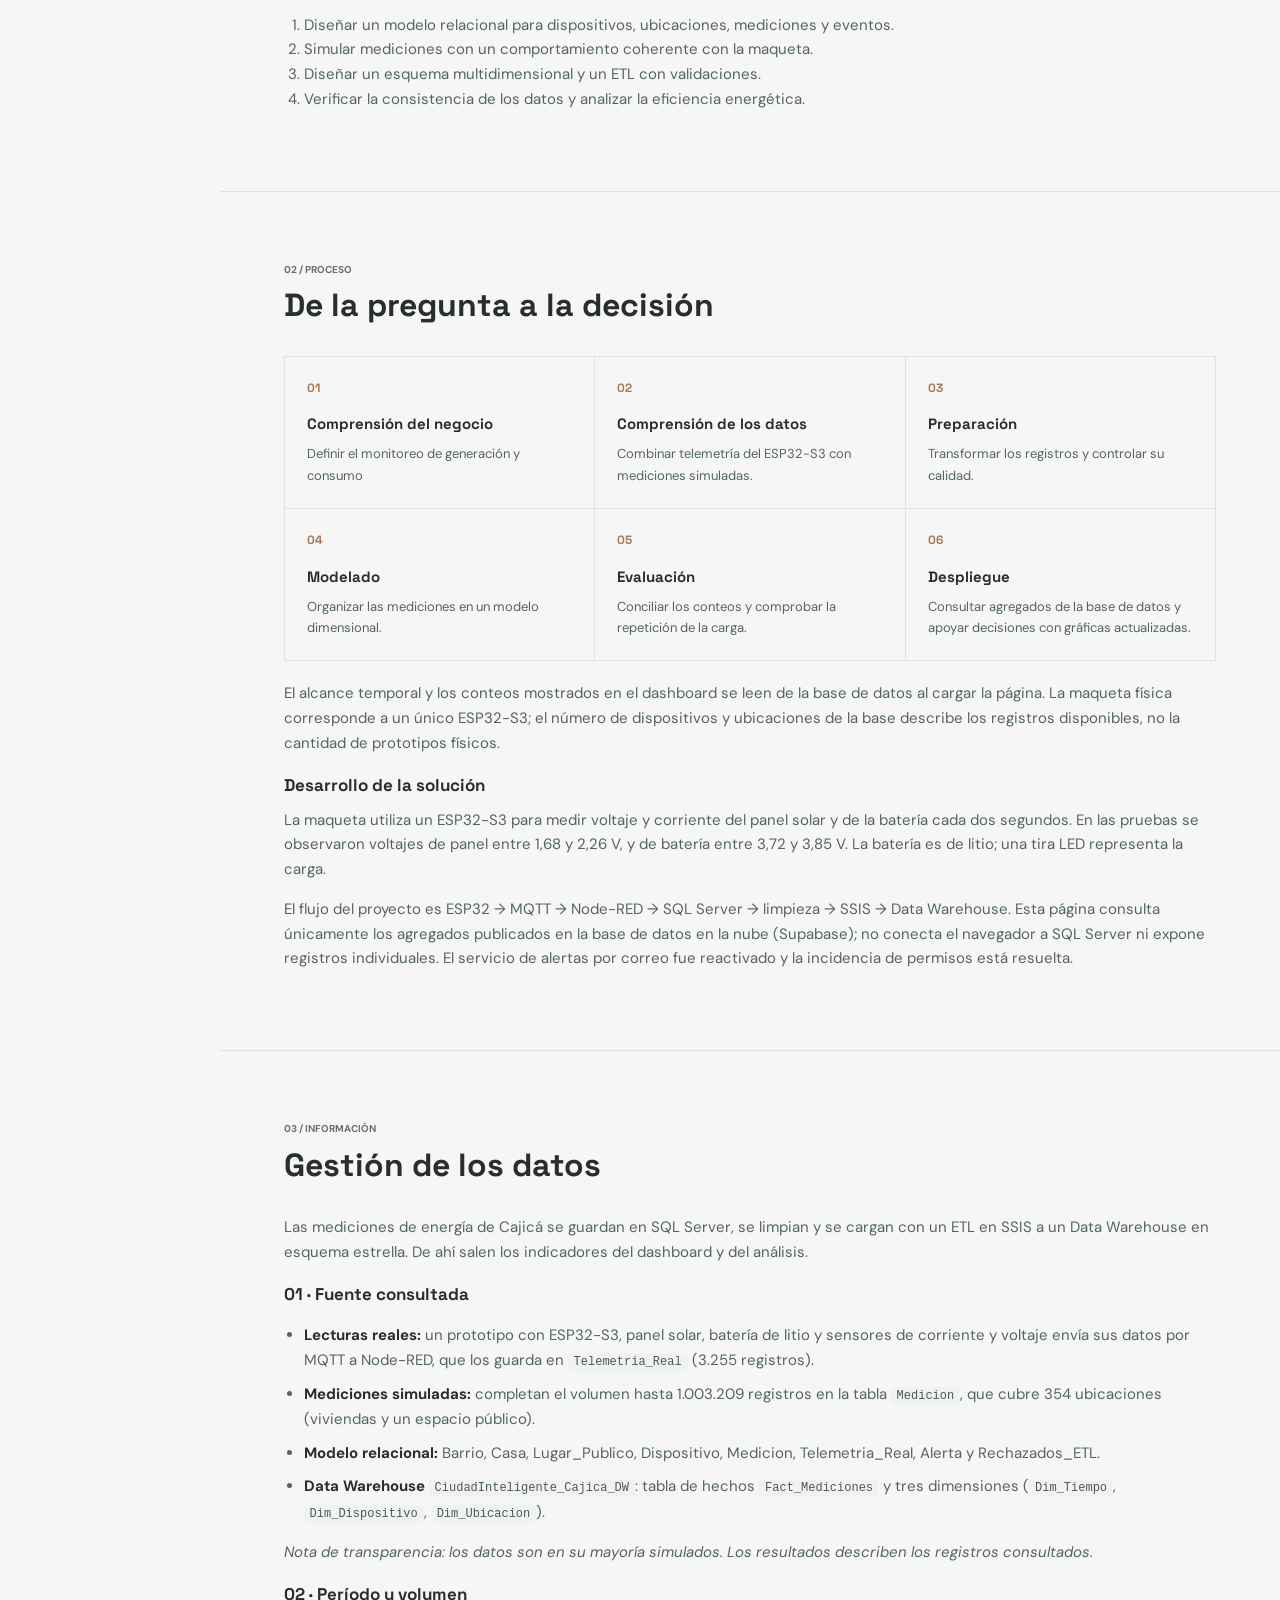
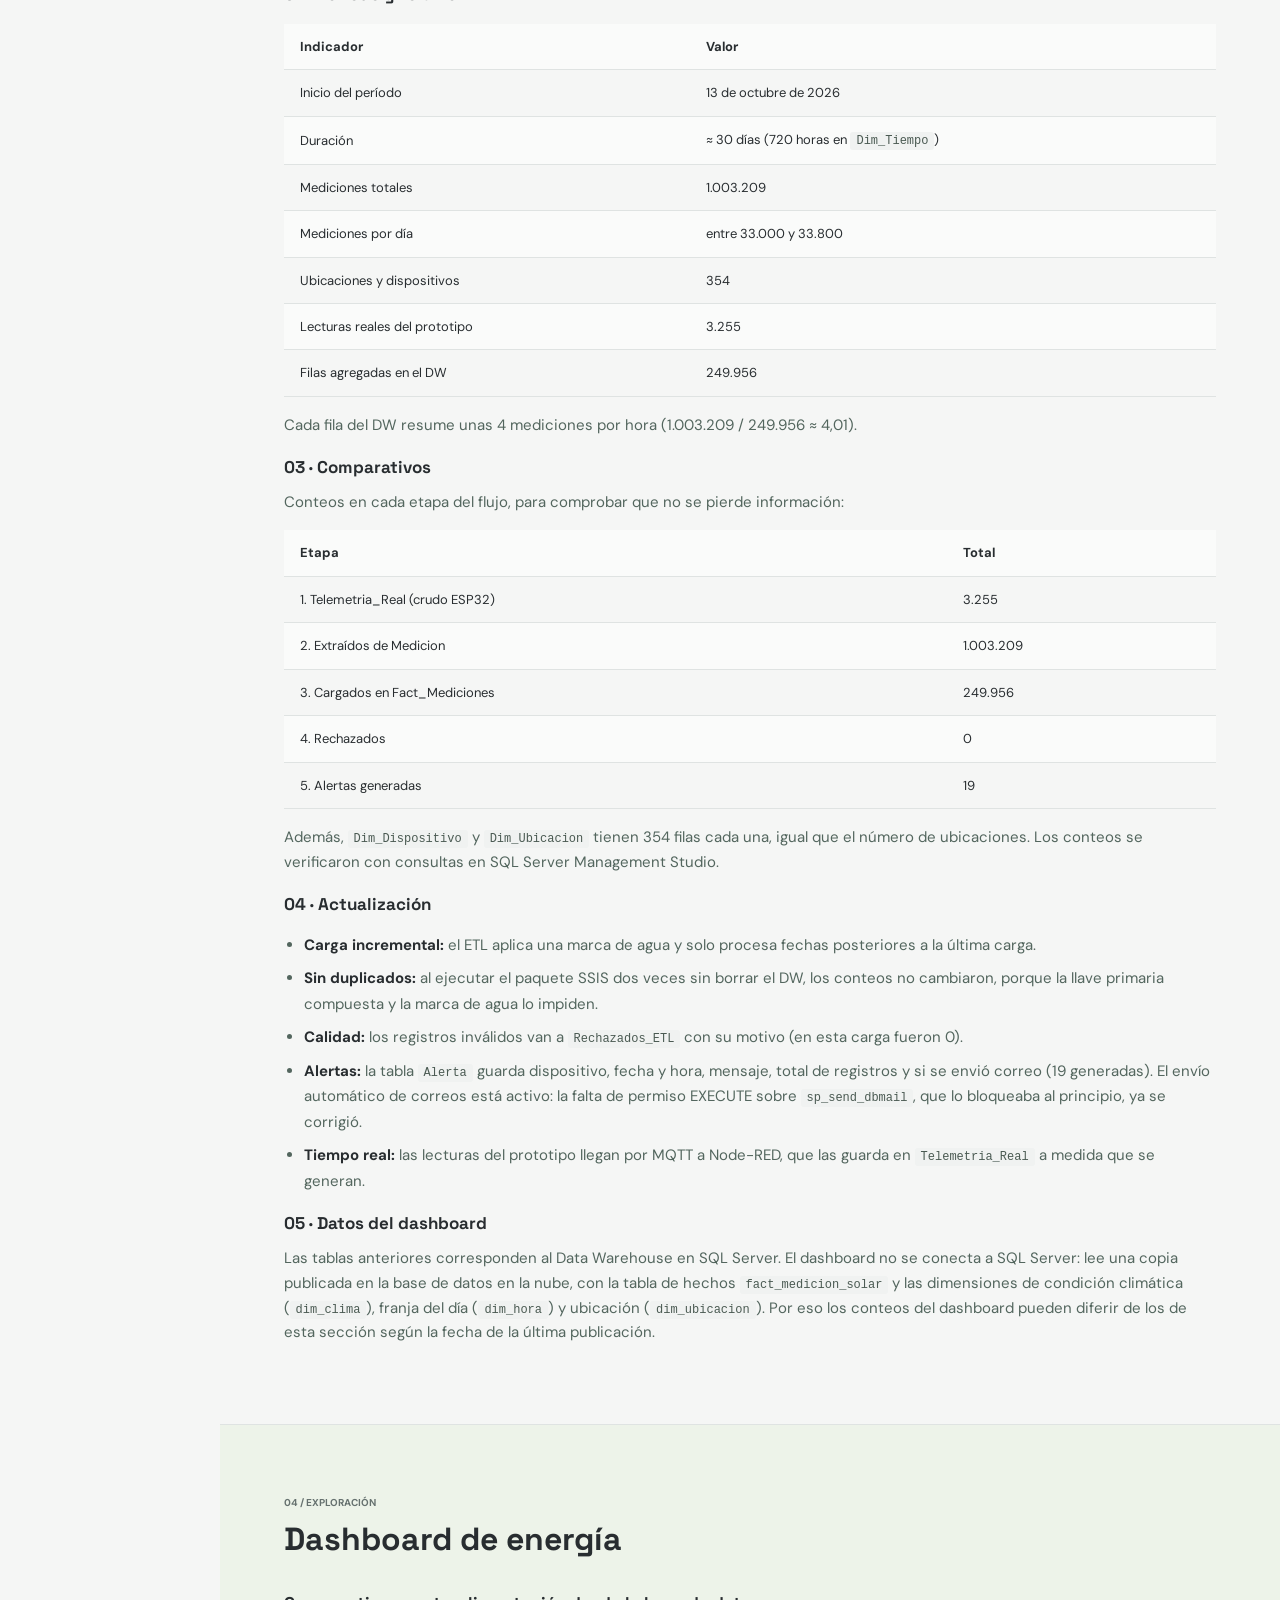
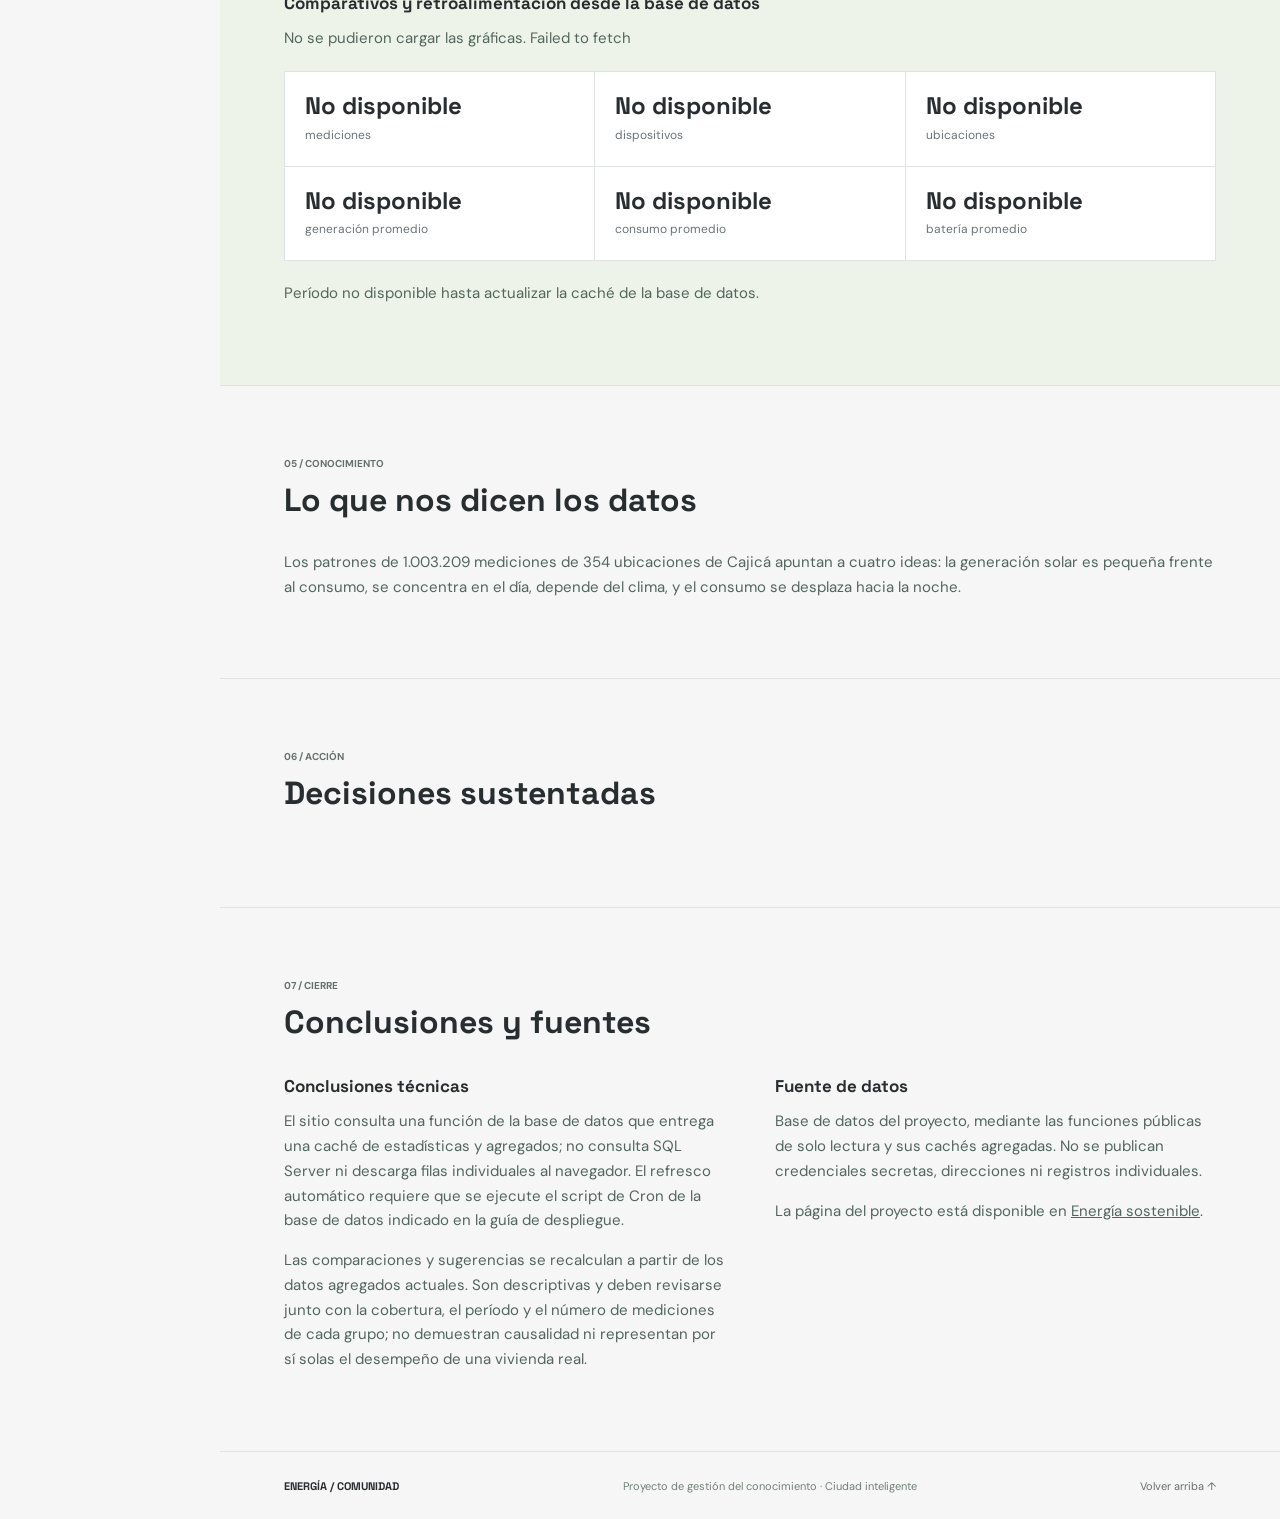
==== commit 0e56b817: "reorganiaccion" ====
--- a/index.html
+++ b/index.html
@@ -51,9 +51,9 @@
 
       <section class="section" id="metodologia">
         <div class="section-heading"><div><span class="section-number">02 / PROCESO</span><h2>De la pregunta a la decisión</h2></div></div>
-        <div class="steps"><div><span>01</span><strong>Comprensión del negocio</strong><p>Definir el monitoreo de generación y consumo</p></div><div><span>02</span><strong>Comprensión de los datos</strong><p>Combinar telemetría del ESP32-S3 con mediciones simuladas.</p></div><div><span>03</span><strong>Preparación</strong><p>Transformar los registros y controlar su calidad.</p></div><div><span>04</span><strong>Modelado</strong><p>Organizar las mediciones en un modelo dimensional.</p></div><div><span>05</span><strong>Evaluación</strong><p>Conciliar los conteos y comprobar la repetición de la carga.</p></div><div><span>06</span><strong>Despliegue</strong><p>Consultar agregados de Base de datos y apoyar decisiones con gráficas actualizadas.</p></div></div>
-        <p>El alcance temporal y los conteos mostrados en el dashboard se leen de la base de Base de datos al cargar la página. La maqueta física corresponde a un único ESP32-S3; el número de dispositivos y ubicaciones de la base describe los registros disponibles, no la cantidad de prototipos físicos.</p>
-        <h3>Desarrollo de la solución</h3><p>La maqueta utiliza un ESP32-S3 para medir voltaje y corriente del panel solar y de la batería cada dos segundos. En las pruebas se observaron voltajes de panel entre 1,68 y 2,26 V, y de batería entre 3,72 y 3,85 V. La batería es de litio; una tira LED representa la carga.</p><p>El flujo del proyecto es ESP32 → MQTT → Node-RED → SQL Server → limpieza → SSIS → Data Warehouse. Esta página consulta únicamente los agregados publicados por Supabase; no conecta el navegador a SQL Server ni expone registros individuales. El servicio de alertas por correo fue reactivado y la incidencia de permisos está resuelta.</p>
+        <div class="steps"><div><span>01</span><strong>Comprensión del negocio</strong><p>Definir el monitoreo de generación y consumo</p></div><div><span>02</span><strong>Comprensión de los datos</strong><p>Combinar telemetría del ESP32-S3 con mediciones simuladas.</p></div><div><span>03</span><strong>Preparación</strong><p>Transformar los registros y controlar su calidad.</p></div><div><span>04</span><strong>Modelado</strong><p>Organizar las mediciones en un modelo dimensional.</p></div><div><span>05</span><strong>Evaluación</strong><p>Conciliar los conteos y comprobar la repetición de la carga.</p></div><div><span>06</span><strong>Despliegue</strong><p>Consultar agregados de la base de datos y apoyar decisiones con gráficas actualizadas.</p></div></div>
+        <p>El alcance temporal y los conteos mostrados en el dashboard se leen de la base de datos al cargar la página. La maqueta física corresponde a un único ESP32-S3; el número de dispositivos y ubicaciones de la base describe los registros disponibles, no la cantidad de prototipos físicos.</p>
+        <h3>Desarrollo de la solución</h3><p>La maqueta utiliza un ESP32-S3 para medir voltaje y corriente del panel solar y de la batería cada dos segundos. En las pruebas se observaron voltajes de panel entre 1,68 y 2,26 V, y de batería entre 3,72 y 3,85 V. La batería es de litio; una tira LED representa la carga.</p><p>El flujo del proyecto es ESP32 → MQTT → Node-RED → SQL Server → limpieza → SSIS → Data Warehouse. Esta página consulta únicamente los agregados publicados en la base de datos en la nube (Supabase); no conecta el navegador a SQL Server ni expone registros individuales. El servicio de alertas por correo fue reactivado y la incidencia de permisos está resuelta.</p>
       </section>
 
       <section class="section" id="datos">
@@ -142,9 +142,12 @@
           <li><strong>Carga incremental:</strong> el ETL aplica una marca de agua y solo procesa fechas posteriores a la última carga.</li>
           <li><strong>Sin duplicados:</strong> al ejecutar el paquete SSIS dos veces sin borrar el DW, los conteos no cambiaron, porque la llave primaria compuesta y la marca de agua lo impiden.</li>
           <li><strong>Calidad:</strong> los registros inválidos van a <code>Rechazados_ETL</code> con su motivo (en esta carga fueron 0).</li>
-          <li><strong>Alertas:</strong> la tabla <code>Alerta</code> guarda dispositivo, fecha y hora, mensaje, total de registros y si se envió correo (19 generadas). El envío automático de correos falló por falta de permiso EXECUTE sobre <code>sp_send_dbmail</code>, y es una mejora pendiente.</li>
+          <li><strong>Alertas:</strong> la tabla <code>Alerta</code> guarda dispositivo, fecha y hora, mensaje, total de registros y si se envió correo (19 generadas). El envío automático de correos está activo: la falta de permiso EXECUTE sobre <code>sp_send_dbmail</code>, que lo bloqueaba al principio, ya se corrigió.</li>
           <li><strong>Tiempo real:</strong> las lecturas del prototipo llegan por MQTT a Node-RED, que las guarda en <code>Telemetria_Real</code> a medida que se generan.</li>
         </ul>
+
+        <h3>05 · Datos del dashboard</h3>
+        <p>Las tablas anteriores corresponden al Data Warehouse en SQL Server. El dashboard no se conecta a SQL Server: lee una copia publicada en la base de datos en la nube, con la tabla de hechos <code>fact_medicion_solar</code> y las dimensiones de condición climática (<code>dim_clima</code>), franja del día (<code>dim_hora</code>) y ubicación (<code>dim_ubicacion</code>). Por eso los conteos del dashboard pueden diferir de los de esta sección según la fecha de la última publicación.</p>
       </section>
 
       <section class="section dashboard-section" id="dashboard">
@@ -152,7 +155,7 @@
         <div id="featured-charts-container" aria-label="Gráficas destacadas principales"></div>
         <h3>Comparativos y retroalimentación desde la base de datos</h3>
         <p id="exploration-status" role="status"></p>
-        <div class="metrics" aria-label="Indicadores agregados de Supabase">
+        <div class="metrics" aria-label="Indicadores agregados de la base de datos">
           <div><strong id="metric-mediciones">Cargando…</strong><span>mediciones</span></div>
           <div><strong id="metric-dispositivos">Cargando…</strong><span>dispositivos</span></div>
           <div><strong id="metric-ubicaciones">Cargando…</strong><span>ubicaciones</span></div>
@@ -163,10 +166,10 @@
         <p id="exploration-period">Período: pendiente de consulta.</p>
         <div id="exploration-content" hidden>
           <div class="exploration-filter">
-            <label for="grafico-mes">Filtrar la comparación por clima y franja:</label>
+            <label for="grafico-mes">Mes de la comparación por clima y franja:</label>
             <select id="grafico-mes" aria-label="Seleccione el mes para la gráfica combinada"></select>
           </div>
-          <div id="exploration-charts" aria-label="Gráficas comparativas de Supabase"></div>
+          <div id="exploration-charts" aria-label="Gráficas comparativas de la base de datos"></div>
           <div class="chart-category" id="combined-section">
             <div class="category-header">
               <h3>Consumo por clima y franja</h3>
@@ -190,7 +193,7 @@
 
       <section class="section" id="cierre">
         <div class="section-heading"><div><span class="section-number">07 / CIERRE</span><h2>Conclusiones y fuentes</h2></div><p></p></div>
-        <div class="content-grid"><article><h3>Conclusiones técnicas</h3><p>El sitio consulta una función de Base de datos que entrega una caché de estadísticas y agregados; no consulta SQL Server ni descarga filas individuales al navegador. El refresco automático requiere que se ejecute el script de Cron de Base de datos indicado en la guía de despliegue.</p><p>Las comparaciones y sugerencias se recalculan a partir de los datos agregados actuales. Son descriptivas y deben revisarse junto con la cobertura, el período y el número de mediciones de cada grupo; no demuestran causalidad ni representan por sí solas el desempeño de una vivienda real.</p></article><article><h3>Fuente de datos</h3><p>Base de Base de datos del proyecto, mediante las funciones públicas de solo lectura y sus cachés agregadas. No se publican credenciales secretas, direcciones ni registros individuales.</p><p>La página del proyecto está disponible en <a href="https://energia-sostenible-datawarehouse.vercel.app/">Energía sostenible</a>.</p></article></div>
+        <div class="content-grid"><article><h3>Conclusiones técnicas</h3><p>El sitio consulta una función de la base de datos que entrega una caché de estadísticas y agregados; no consulta SQL Server ni descarga filas individuales al navegador. El refresco automático requiere que se ejecute el script de Cron de la base de datos indicado en la guía de despliegue.</p><p>Las comparaciones y sugerencias se recalculan a partir de los datos agregados actuales. Son descriptivas y deben revisarse junto con la cobertura, el período y el número de mediciones de cada grupo; no demuestran causalidad ni representan por sí solas el desempeño de una vivienda real.</p></article><article><h3>Fuente de datos</h3><p>Base de datos del proyecto, mediante las funciones públicas de solo lectura y sus cachés agregadas. No se publican credenciales secretas, direcciones ni registros individuales.</p><p>La página del proyecto está disponible en <a href="https://energia-sostenible-datawarehouse.vercel.app/">Energía sostenible</a>.</p></article></div>
       </section>
       <footer><span>ENERGÍA / COMUNIDAD</span><span>Proyecto de gestión del conocimiento · Ciudad inteligente</span><a href="#inicio">Volver arriba ↑</a></footer>
     </main>
--- a/styles.css
+++ b/styles.css
@@ -13,7 +13,7 @@
 @media(max-width:600px){.comparison-row{grid-template-columns:minmax(105px,1fr) minmax(0,1.1fr) minmax(85px,.85fr);gap:7px}.comparison-label strong,.comparison-value{font-size:11px}.comparison-label span{font-size:10px}}
 .intro-image{position:relative}
 .featured-charts-section{margin:32px 0}
-.featured-charts-grid{display:grid;grid-template-columns:repeat(2,minmax(0,1fr));gap:32px;margin:24px 0}
+.featured-charts-grid{display:grid;grid-template-columns:minmax(0,1fr);gap:32px;margin:24px 0}
 .featured-metrics{display:grid;grid-template-columns:1fr 1fr 1fr;gap:16px;margin:16px 0;padding:16px;background:#f0f7f4;border-radius:8px}
 .metric-item{display:grid;gap:3px;text-align:center;padding:12px}
 .metric-label{display:block;font-size:11px;font-weight:700;color:#6b8073;text-transform:uppercase;letter-spacing:0.5px}
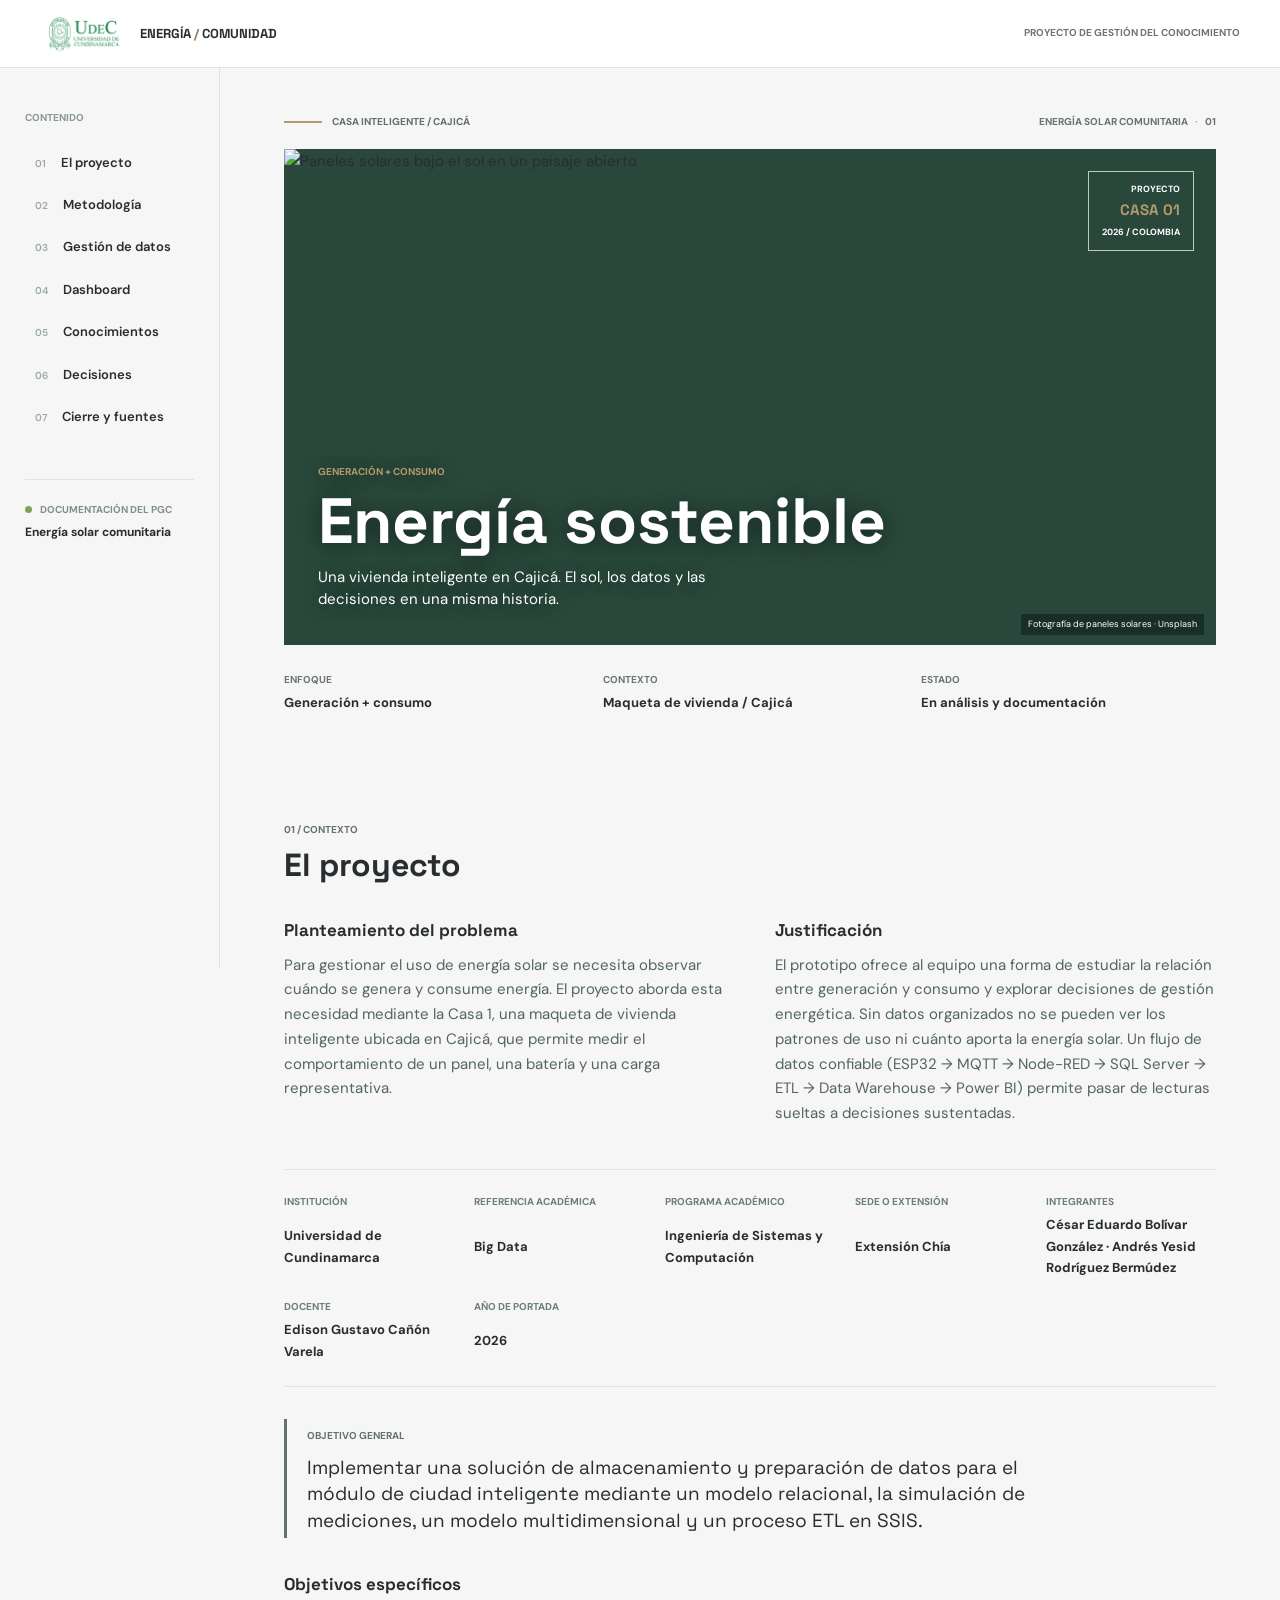
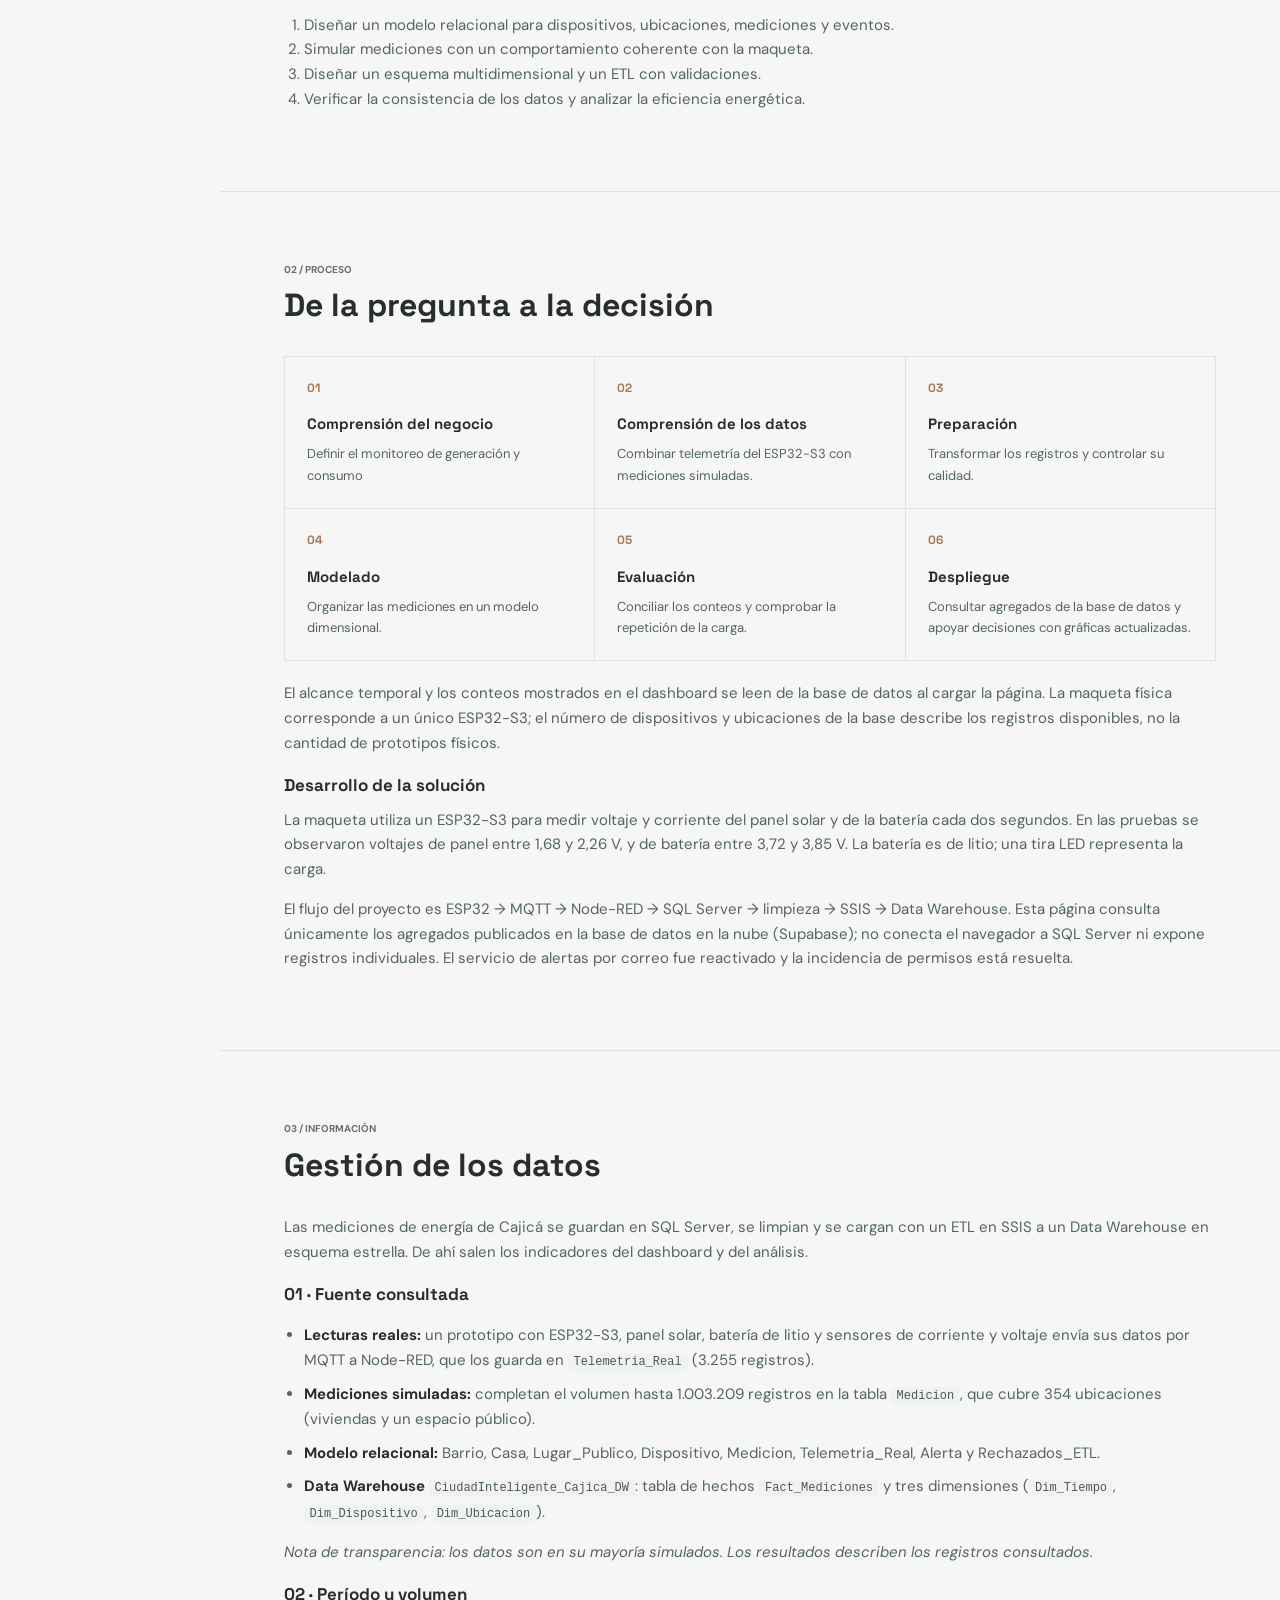
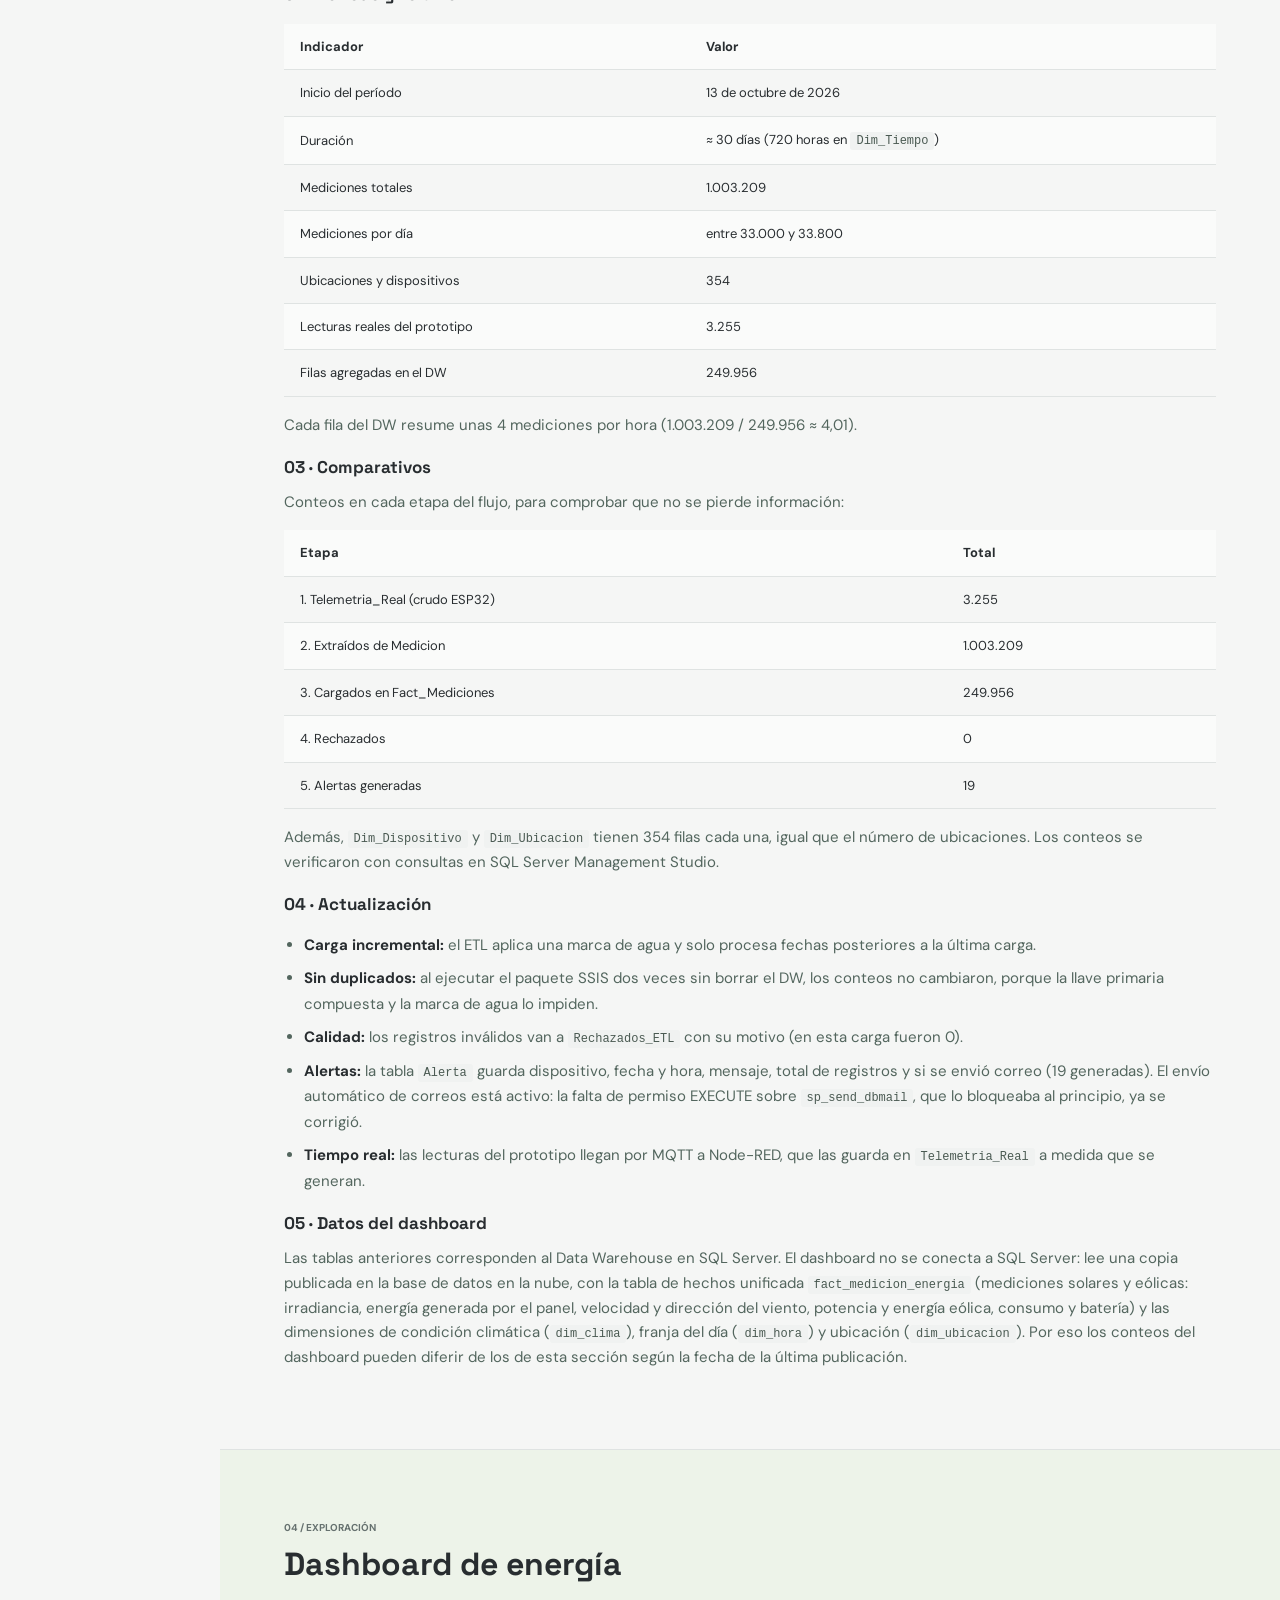
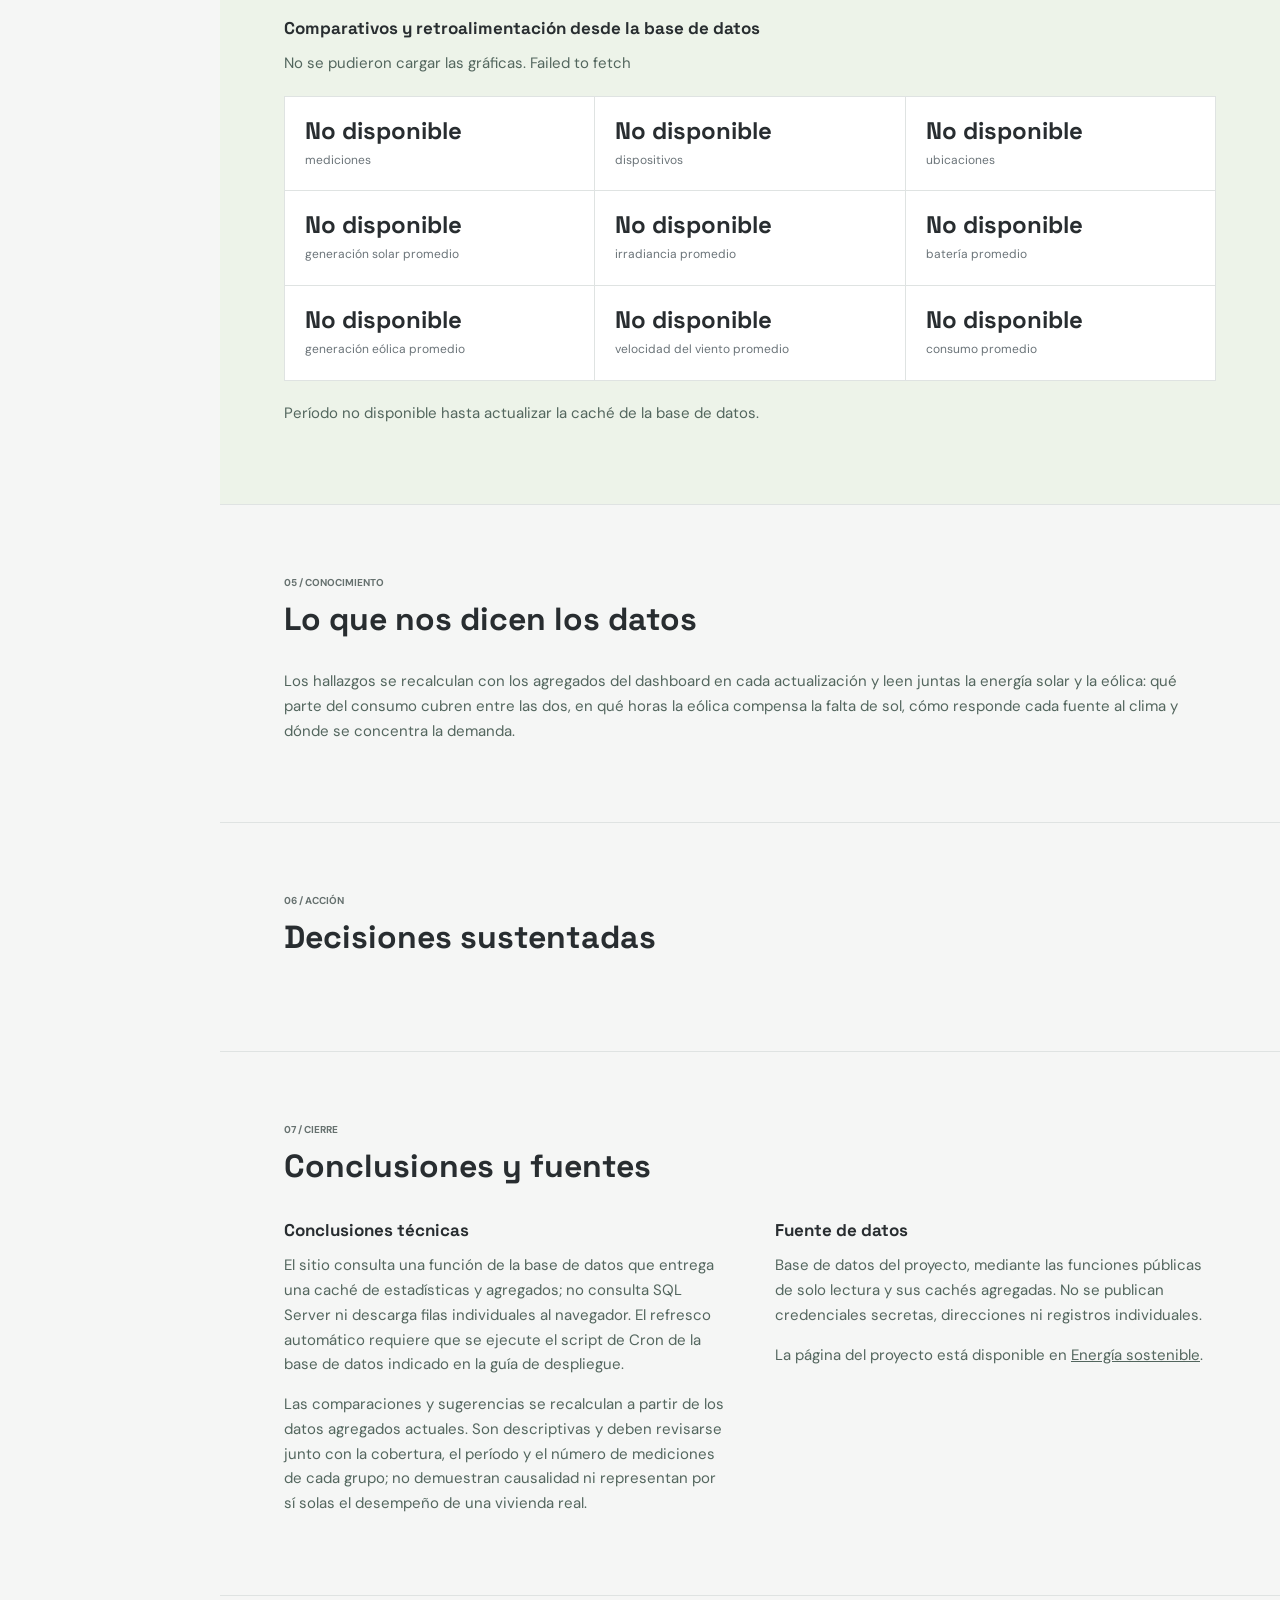
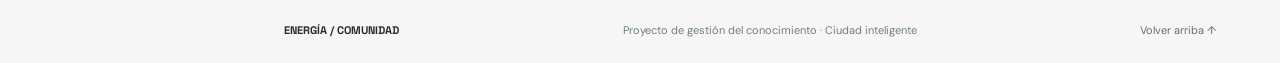
==== commit 597ca249: "Energia Eolíca" ====
--- a/index.html
+++ b/index.html
@@ -147,7 +147,7 @@
         </ul>
 
         <h3>05 · Datos del dashboard</h3>
-        <p>Las tablas anteriores corresponden al Data Warehouse en SQL Server. El dashboard no se conecta a SQL Server: lee una copia publicada en la base de datos en la nube, con la tabla de hechos <code>fact_medicion_solar</code> y las dimensiones de condición climática (<code>dim_clima</code>), franja del día (<code>dim_hora</code>) y ubicación (<code>dim_ubicacion</code>). Por eso los conteos del dashboard pueden diferir de los de esta sección según la fecha de la última publicación.</p>
+        <p>Las tablas anteriores corresponden al Data Warehouse en SQL Server. El dashboard no se conecta a SQL Server: lee una copia publicada en la base de datos en la nube, con la tabla de hechos unificada <code>fact_medicion_energia</code> (mediciones solares y eólicas: irradiancia, energía generada por el panel, velocidad y dirección del viento, potencia y energía eólica, consumo y batería) y las dimensiones de condición climática (<code>dim_clima</code>), franja del día (<code>dim_hora</code>) y ubicación (<code>dim_ubicacion</code>). Por eso los conteos del dashboard pueden diferir de los de esta sección según la fecha de la última publicación.</p>
       </section>
 
       <section class="section dashboard-section" id="dashboard">
@@ -159,9 +159,12 @@
           <div><strong id="metric-mediciones">Cargando…</strong><span>mediciones</span></div>
           <div><strong id="metric-dispositivos">Cargando…</strong><span>dispositivos</span></div>
           <div><strong id="metric-ubicaciones">Cargando…</strong><span>ubicaciones</span></div>
-          <div><strong id="metric-generacion">Cargando…</strong><span>generación promedio</span></div>
+          <div><strong id="metric-generacion">Cargando…</strong><span>generación solar promedio</span></div>
+          <div><strong id="metric-irradiancia">Cargando…</strong><span>irradiancia promedio</span></div>
+          <div><strong id="metric-bateria">Cargando…</strong><span>batería promedio</span></div>
+          <div><strong id="metric-eolica">Cargando…</strong><span>generación eólica promedio</span></div>
+          <div><strong id="metric-viento">Cargando…</strong><span>velocidad del viento promedio</span></div>
           <div><strong id="metric-consumo">Cargando…</strong><span>consumo promedio</span></div>
-          <div><strong id="metric-bateria">Cargando…</strong><span>batería promedio</span></div>
         </div>
         <p id="exploration-period">Período: pendiente de consulta.</p>
         <div id="exploration-content" hidden>
@@ -172,8 +175,8 @@
           <div id="exploration-charts" aria-label="Gráficas comparativas de la base de datos"></div>
           <div class="chart-category" id="combined-section">
             <div class="category-header">
-              <h3>Consumo por clima y franja</h3>
-              <p>Promedio de consumo calculado conjuntamente para el mes seleccionado.</p>
+              <h3>Energía por clima y franja</h3>
+              <p>Generación solar, generación eólica y consumo promedio para el mes seleccionado.</p>
             </div>
             <div id="combined-chart" class="exploration-charts"></div>
           </div>
@@ -182,7 +185,7 @@
 
       <section class="section" id="hallazgos">
         <div class="section-heading"><div><span class="section-number">05 / CONOCIMIENTO</span><h2>Lo que nos dicen los datos</h2></div><p></p></div>
-        <p>Los patrones de 1.003.209 mediciones de 354 ubicaciones de Cajicá apuntan a cuatro ideas: la generación solar es pequeña frente al consumo, se concentra en el día, depende del clima, y el consumo se desplaza hacia la noche.</p>
+        <p>Los hallazgos se recalculan con los agregados del dashboard en cada actualización y leen juntas la energía solar y la eólica: qué parte del consumo cubren entre las dos, en qué horas la eólica compensa la falta de sol, cómo responde cada fuente al clima y dónde se concentra la demanda.</p>
         <div id="knowledge-list" class="knowledge-list"></div>
       </section>
 
--- a/styles.css
+++ b/styles.css
@@ -5,7 +5,7 @@
 .charts{display:grid;grid-template-columns:repeat(2,minmax(0,1fr));gap:32px;margin:36px 0}.chart{margin:0;border-top:2px solid var(--ink);padding-top:18px;min-width:0}.chart figcaption h3{margin:7px 0 2px}.chart figcaption p,.chart-note{font-size:12px;color:var(--muted)}.bar-row{display:grid;grid-template-columns:84px minmax(0,1fr) 78px;align-items:center;gap:10px;margin:15px 0;font-size:12px}.bar-row strong{text-align:right;font-size:12px;white-space:nowrap}.bar-track{height:18px;background:#dce7dc}.bar-fill{height:100%}.generation{background:#176d52}.consumption{background:#ca6d39}.battery{background:#668f61}.battery-row{grid-template-columns:84px minmax(0,1fr) 78px}.chart-axis{display:flex;justify-content:space-between;padding:0 88px 0 94px;color:var(--muted);font-size:10px}.chart-note{margin-top:22px}@media(max-width:700px){.charts{grid-template-columns:1fr;gap:20px}}
 .exploration-heading{display:flex;align-items:end;justify-content:space-between;gap:24px;border-top:1px solid var(--line);padding-top:30px;margin-top:35px}.exploration-heading h3{font-size:22px;margin:6px 0}.exploration-heading p{font-size:12px;margin:0}
 .chart-category{margin:48px 0;padding-top:32px;border-top:2px solid var(--ink)}.chart-category:first-of-type{border-top:0;margin-top:24px;padding-top:0}.category-header{margin-bottom:28px}.category-header h3{font-size:20px;font-family:var(--display);color:var(--ink);margin:0 0 8px}.category-header p{font-size:13px;color:var(--muted);margin:0;max-width:620px}
-.exploration-charts{display:grid;grid-template-columns:repeat(2,minmax(0,1fr));gap:32px;margin:24px 0}.exploration-chart{margin:0;min-width:0;border-top:2px solid var(--ink);padding-top:16px}.exploration-chart h3{margin:4px 0}.exploration-chart p{font-size:12px}.chart-canvas{position:relative;height:270px;min-width:0}.chart-data summary{padding:10px 0;font-size:12px;color:var(--green)}.chart-data table{border-collapse:collapse;width:100%;font-size:12px}.chart-data th,.chart-data td{text-align:left;padding:7px;border-bottom:1px solid var(--line);overflow-wrap:anywhere}.exploration-filter{display:flex;gap:12px;align-items:center;flex-wrap:wrap;margin-top:28px}.exploration-filter label{font-size:13px;font-weight:700}.exploration-filter select{font:inherit;color:var(--ink);background:#fff;border:1px solid #9db0a1;border-radius:4px;padding:8px;max-width:100%}@media(max-width:700px){.exploration-heading{display:block}.exploration-heading p{margin-top:8px}.exploration-charts{grid-template-columns:1fr;gap:20px}.chart-canvas{height:230px}.category-header{margin-bottom:20px}}
+.exploration-charts{display:grid;grid-template-columns:repeat(2,minmax(0,1fr));gap:32px;margin:24px 0}.exploration-chart{margin:0;min-width:0;border-top:2px solid var(--ink);padding-top:16px}.exploration-chart h3{margin:4px 0}.exploration-chart p{font-size:12px}.chart-canvas{position:relative;height:270px;min-width:0}.chart-data summary{padding:10px 0;font-size:12px;color:var(--green)}.chart-data-scroll{overflow-x:auto}.chart-data table{border-collapse:collapse;width:100%;font-size:12px}.chart-data th,.chart-data td{text-align:left;padding:7px;border-bottom:1px solid var(--line);overflow-wrap:anywhere}.exploration-filter{display:flex;gap:12px;align-items:center;flex-wrap:wrap;margin-top:28px}.exploration-filter label{font-size:13px;font-weight:700}.exploration-filter select{font:inherit;color:var(--ink);background:#fff;border:1px solid #9db0a1;border-radius:4px;padding:8px;max-width:100%}@media(max-width:700px){.exploration-heading{display:block}.exploration-heading p{margin-top:8px}.exploration-charts{grid-template-columns:1fr;gap:20px}.chart-canvas{height:230px}.category-header{margin-bottom:20px}}
 .chart-canvas canvas{max-width:100%}
 .brand-mark{width:88px;height:42px;flex:none;object-fit:contain}
 .powerbi-evidence img{display:block;width:100%;height:auto}
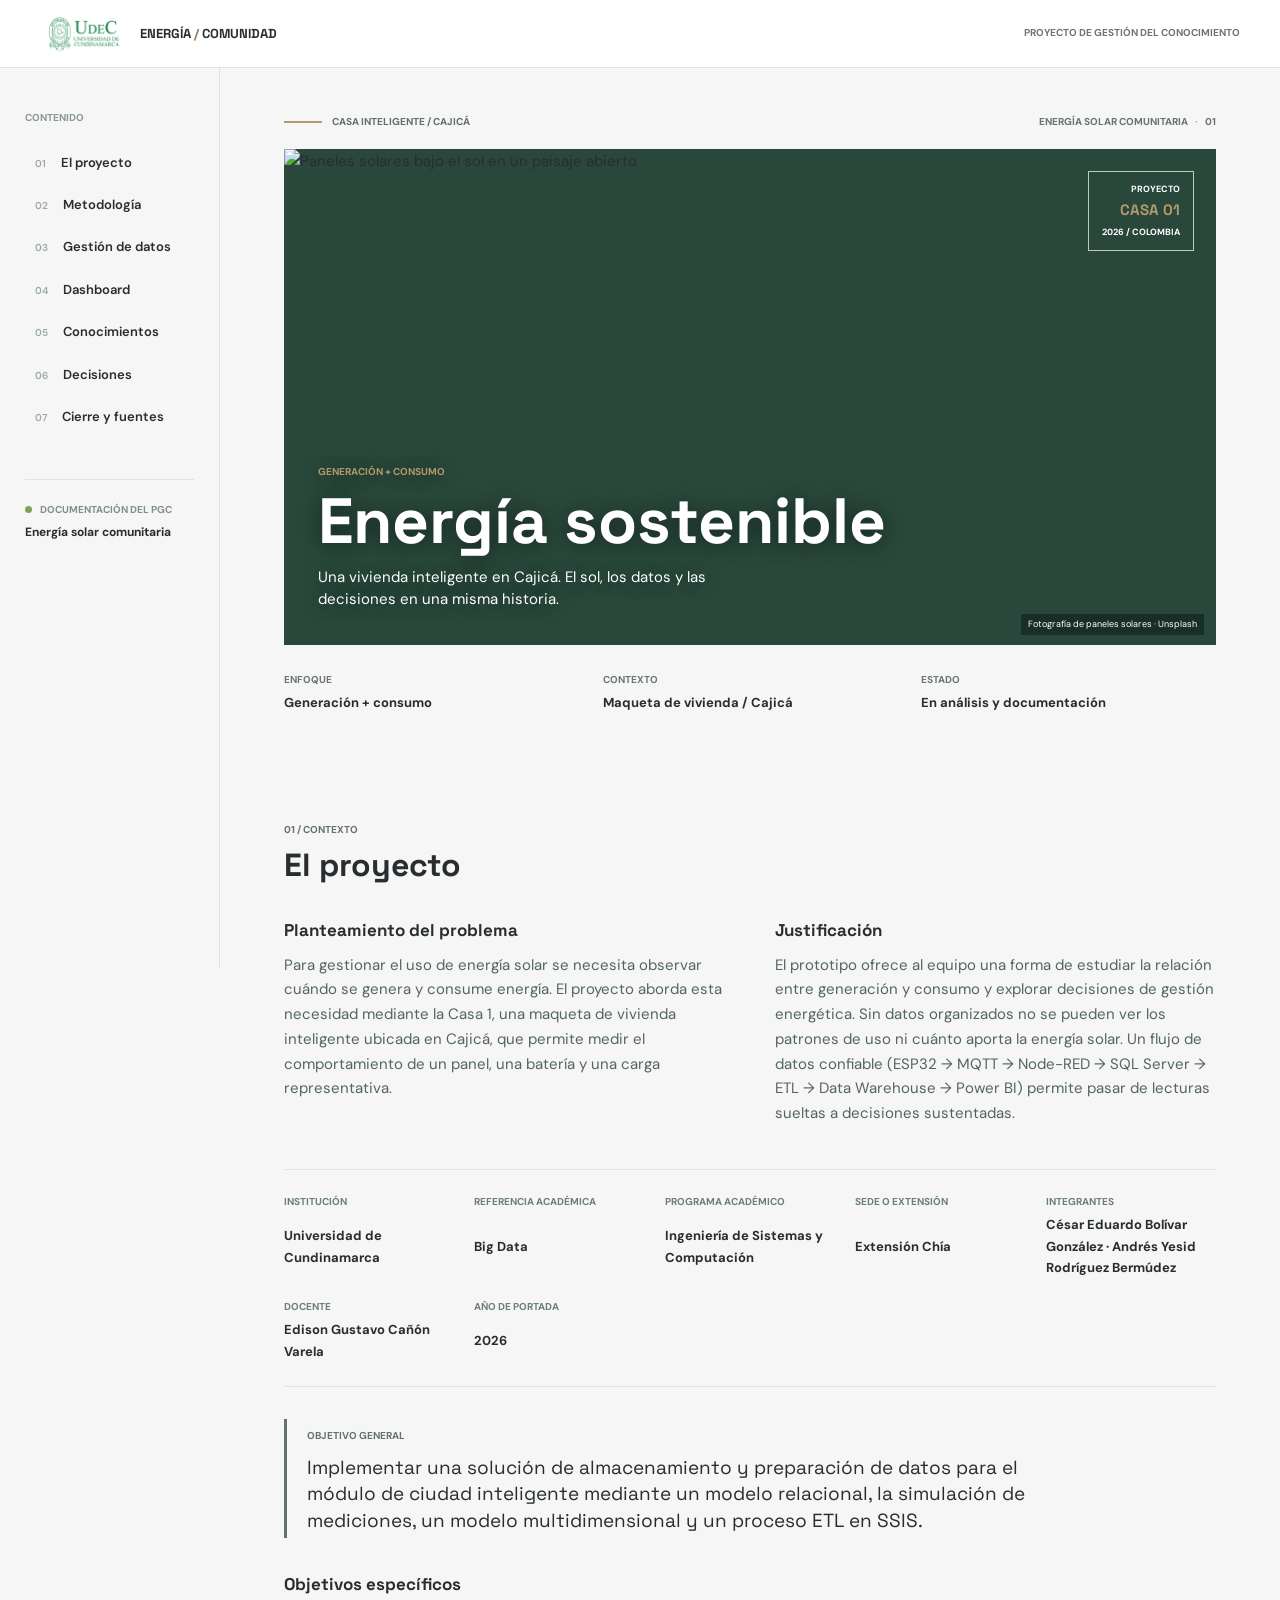
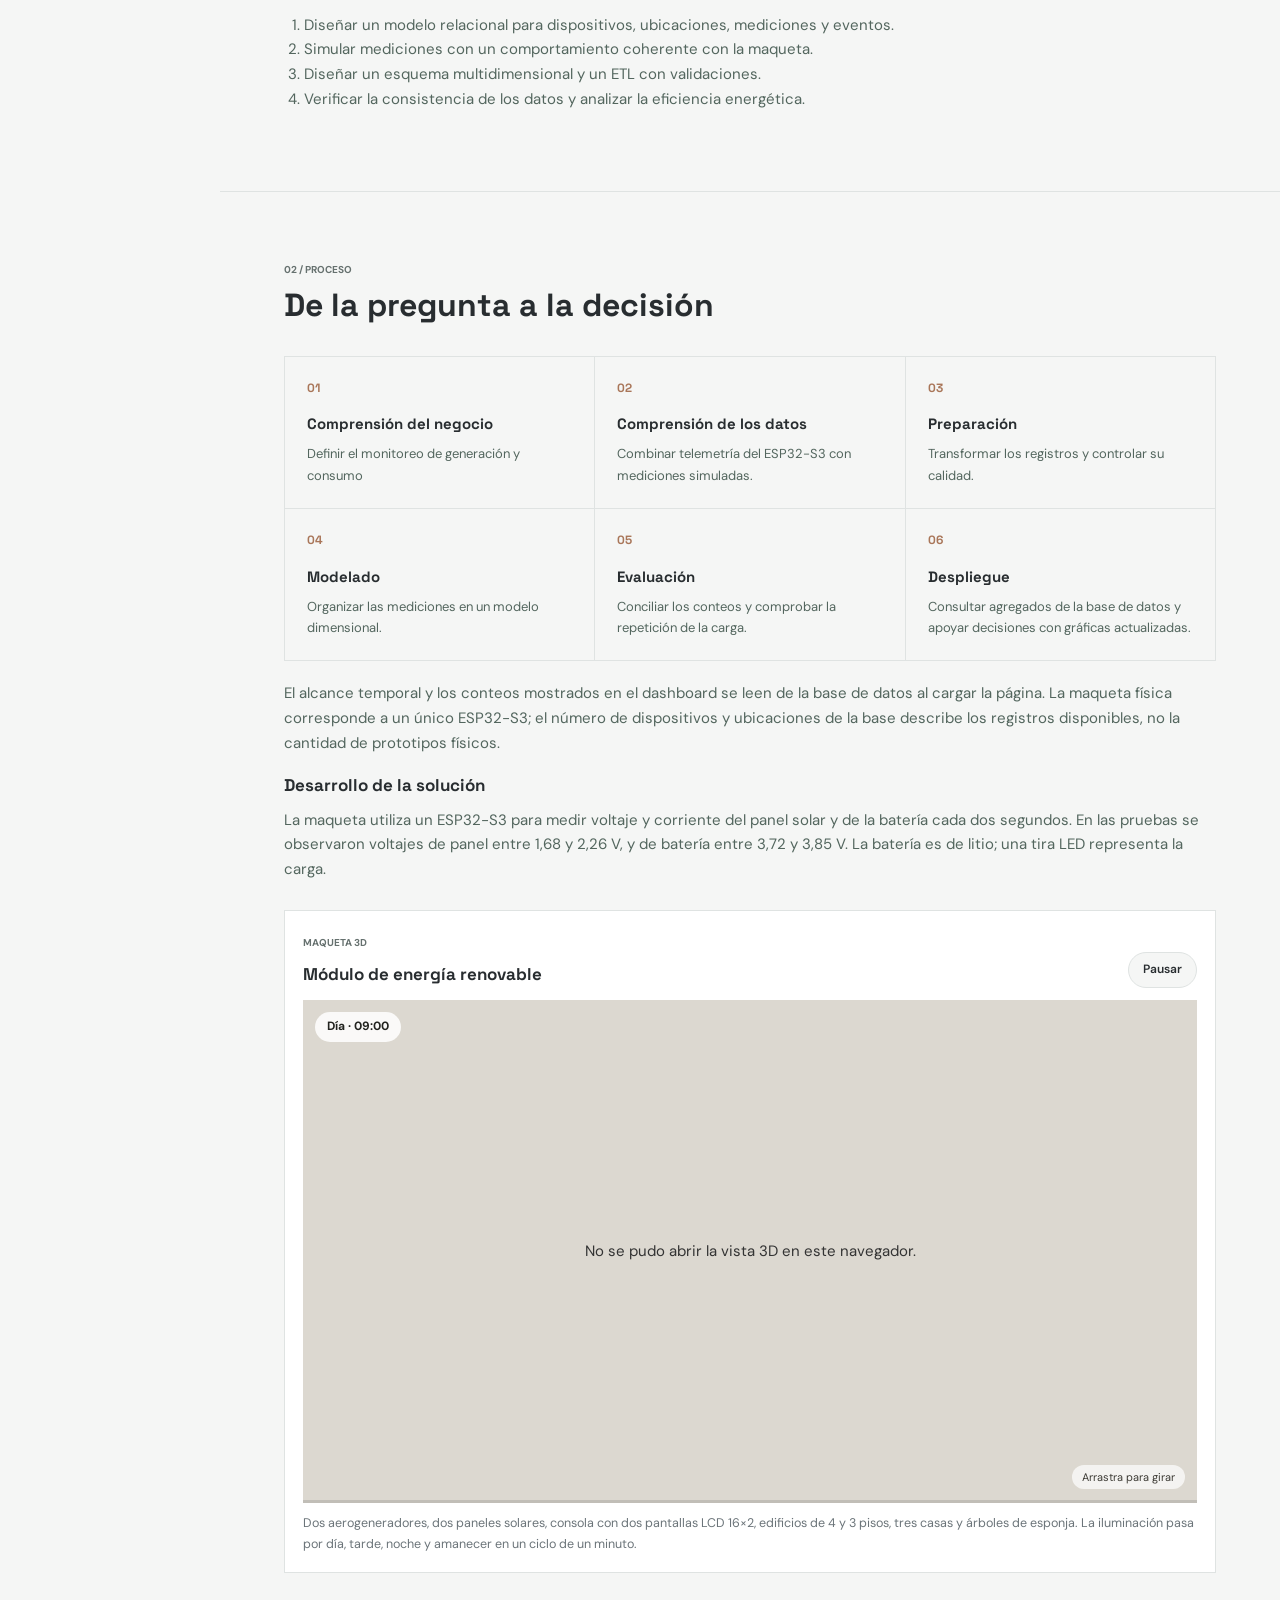
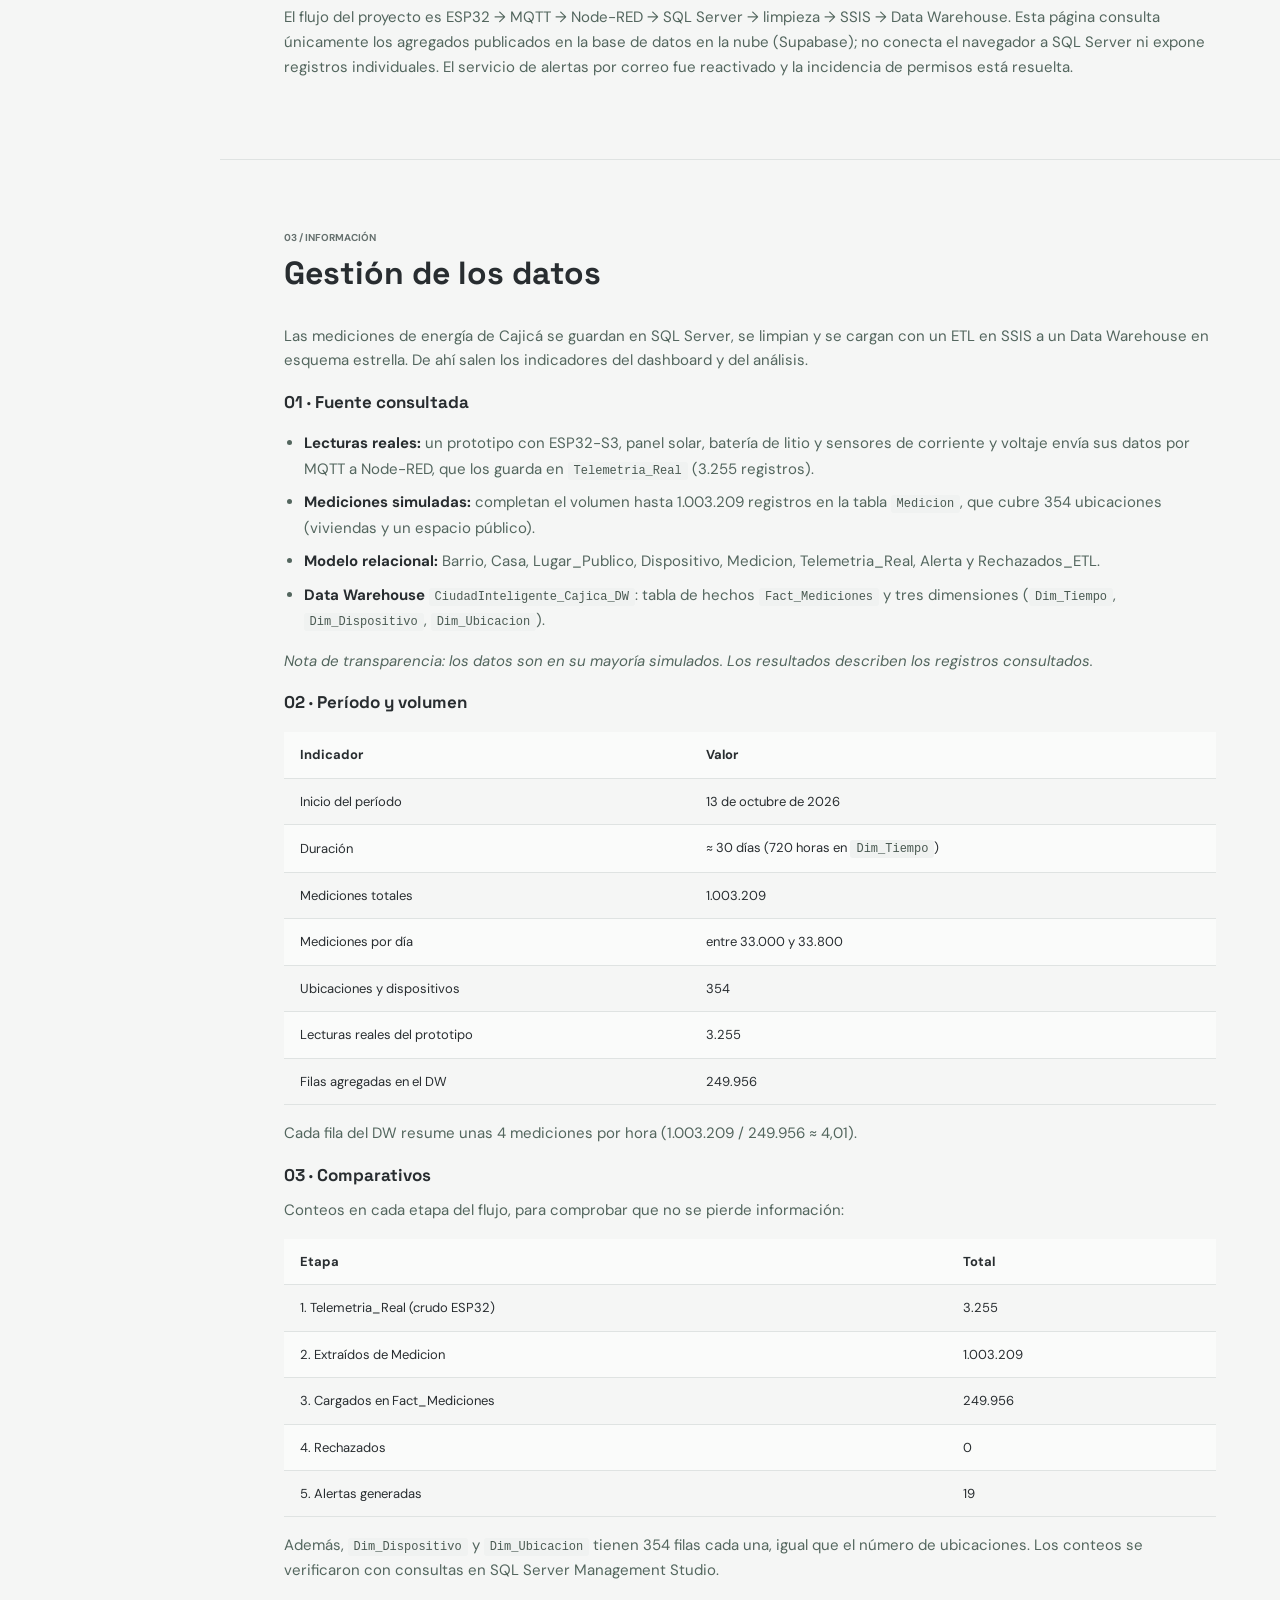
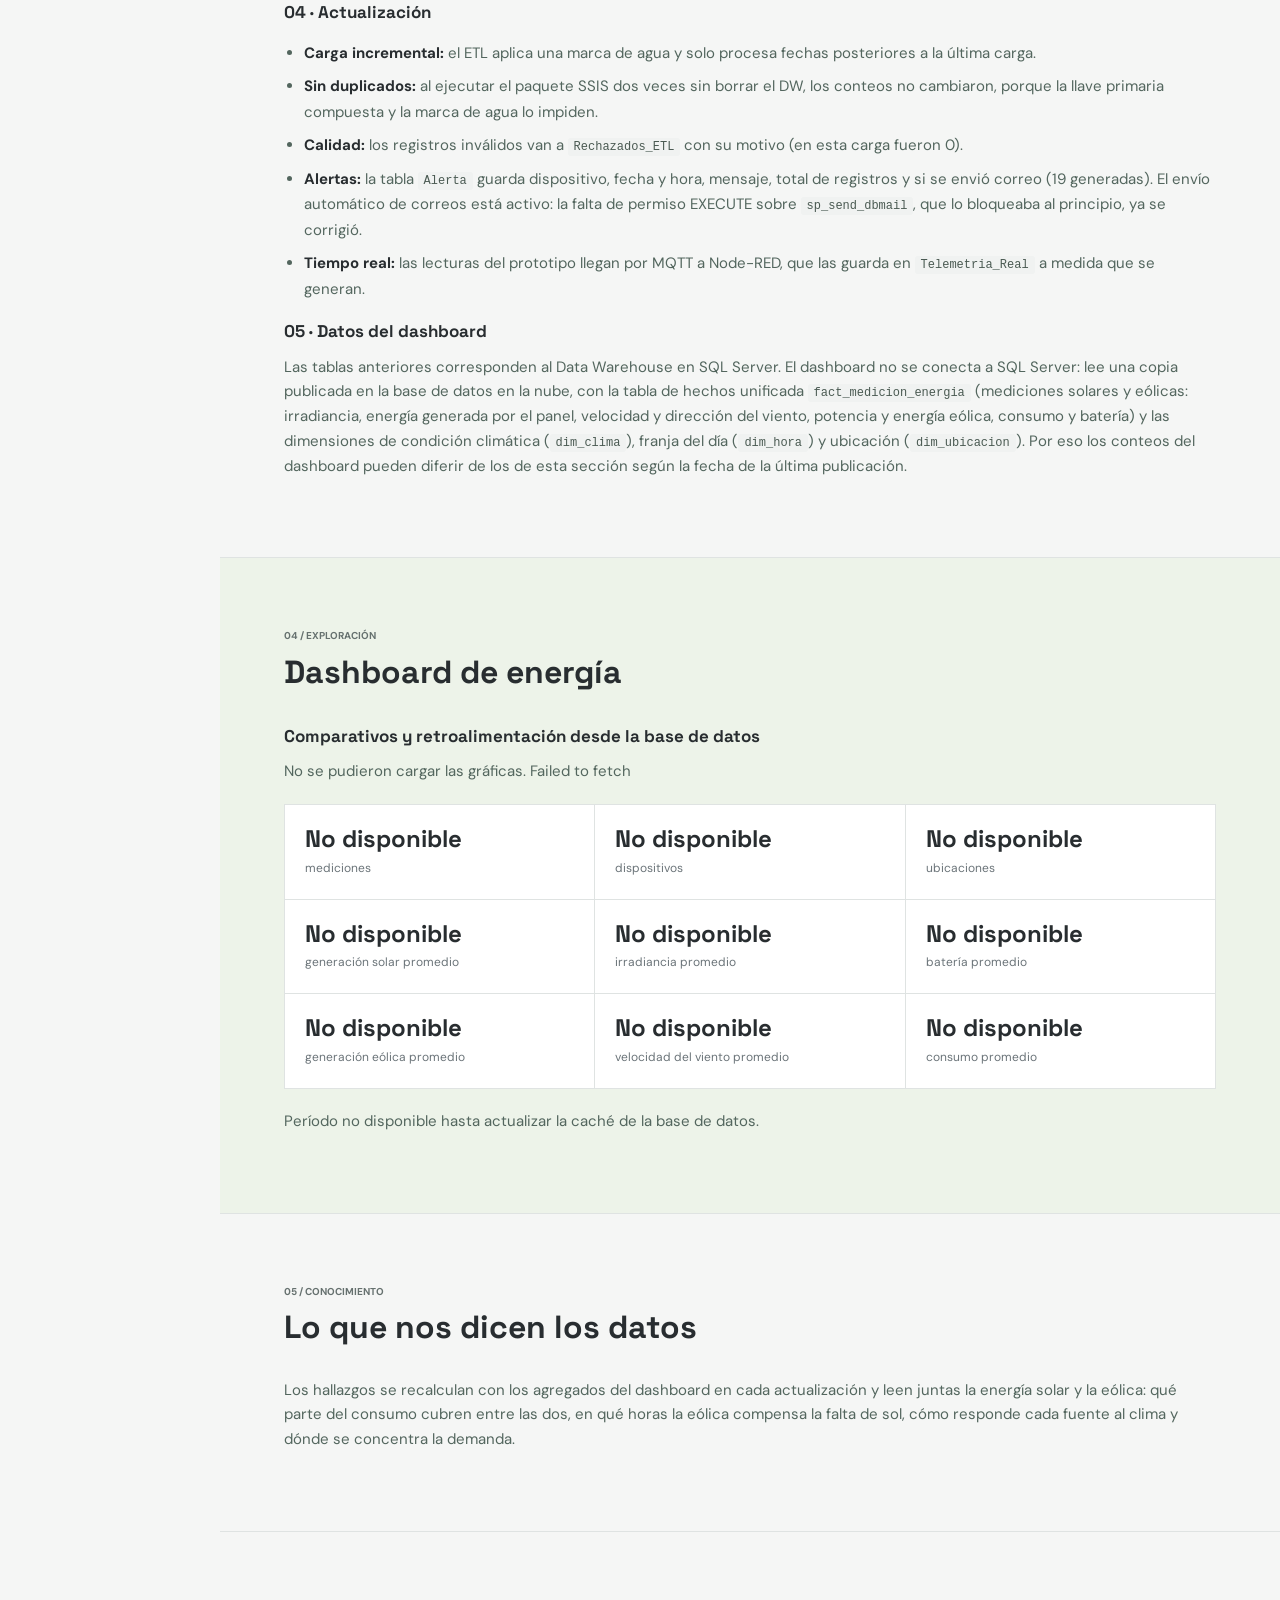
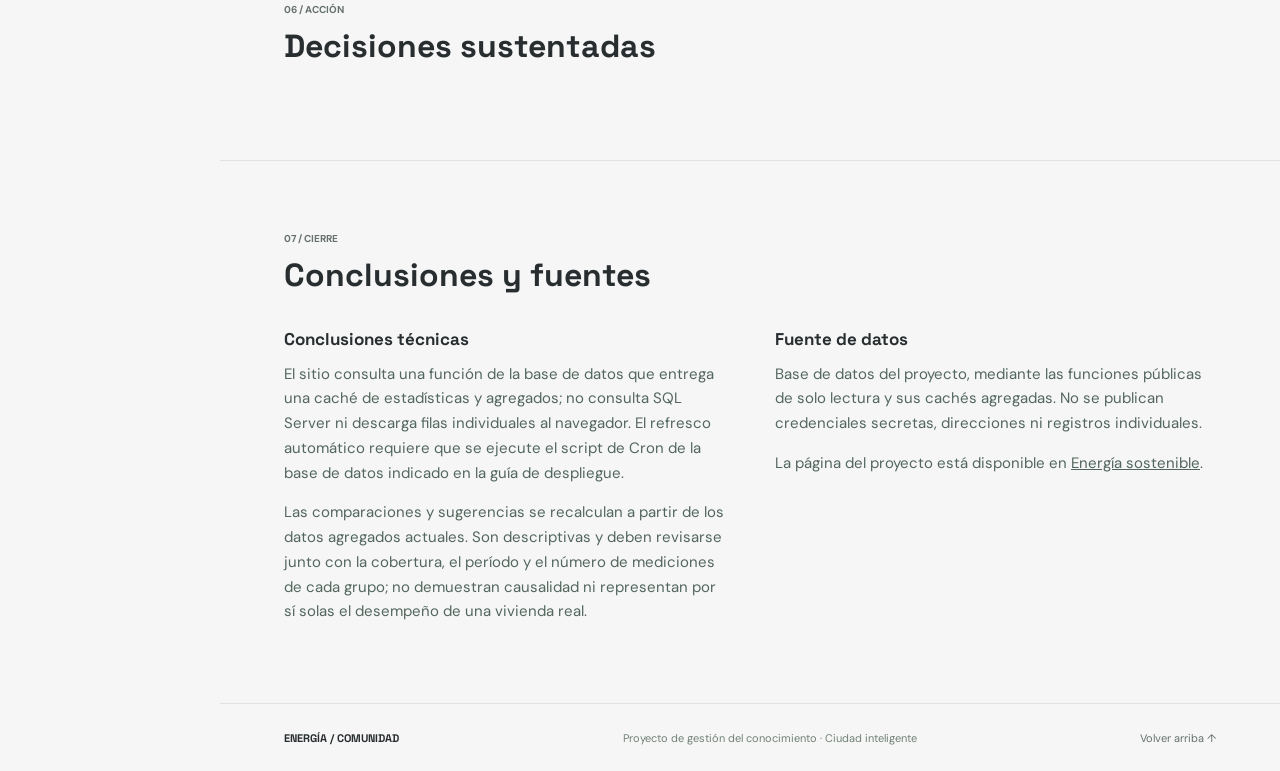
==== commit bcf8fb14: "Maqueta" ====
--- a/index.html
+++ b/index.html
@@ -13,6 +13,7 @@
   <script src="app.js" defer></script>
   <script src="chart-aggregates.js" defer></script>
   <script src="graficas.js" defer></script>
+  <script src="maqueta-energia.js" defer></script>
 </head>
 <body>
   <a class="skip-link" href="#contenido">Saltar al contenido</a>
@@ -53,7 +54,16 @@
         <div class="section-heading"><div><span class="section-number">02 / PROCESO</span><h2>De la pregunta a la decisión</h2></div></div>
         <div class="steps"><div><span>01</span><strong>Comprensión del negocio</strong><p>Definir el monitoreo de generación y consumo</p></div><div><span>02</span><strong>Comprensión de los datos</strong><p>Combinar telemetría del ESP32-S3 con mediciones simuladas.</p></div><div><span>03</span><strong>Preparación</strong><p>Transformar los registros y controlar su calidad.</p></div><div><span>04</span><strong>Modelado</strong><p>Organizar las mediciones en un modelo dimensional.</p></div><div><span>05</span><strong>Evaluación</strong><p>Conciliar los conteos y comprobar la repetición de la carga.</p></div><div><span>06</span><strong>Despliegue</strong><p>Consultar agregados de la base de datos y apoyar decisiones con gráficas actualizadas.</p></div></div>
         <p>El alcance temporal y los conteos mostrados en el dashboard se leen de la base de datos al cargar la página. La maqueta física corresponde a un único ESP32-S3; el número de dispositivos y ubicaciones de la base describe los registros disponibles, no la cantidad de prototipos físicos.</p>
-        <h3>Desarrollo de la solución</h3><p>La maqueta utiliza un ESP32-S3 para medir voltaje y corriente del panel solar y de la batería cada dos segundos. En las pruebas se observaron voltajes de panel entre 1,68 y 2,26 V, y de batería entre 3,72 y 3,85 V. La batería es de litio; una tira LED representa la carga.</p><p>El flujo del proyecto es ESP32 → MQTT → Node-RED → SQL Server → limpieza → SSIS → Data Warehouse. Esta página consulta únicamente los agregados publicados en la base de datos en la nube (Supabase); no conecta el navegador a SQL Server ni expone registros individuales. El servicio de alertas por correo fue reactivado y la incidencia de permisos está resuelta.</p>
+        <h3>Desarrollo de la solución</h3><p>La maqueta utiliza un ESP32-S3 para medir voltaje y corriente del panel solar y de la batería cada dos segundos. En las pruebas se observaron voltajes de panel entre 1,68 y 2,26 V, y de batería entre 3,72 y 3,85 V. La batería es de litio; una tira LED representa la carga.</p>
+        <figure class="maqueta-figure" aria-labelledby="maqueta-titulo">
+          <div class="maqueta-head"><div><span class="section-number">MAQUETA 3D</span><h3 id="maqueta-titulo">Módulo de energía renovable</h3></div><button type="button" class="maqueta-btn" id="maqueta-pausa" aria-pressed="false">Pausar</button></div>
+          <div class="maqueta-stage" id="maqueta-energia">
+            <span class="maqueta-fase" data-fase="sol" aria-live="off">Día · 09:00</span>
+            <span class="maqueta-hint">Arrastra para girar</span>
+            <div class="maqueta-progreso" aria-hidden="true"><span></span></div>
+          </div>
+          <figcaption>Dos aerogeneradores, dos paneles solares, consola con dos pantallas LCD 16×2, edificios de 4 y 3 pisos, tres casas y árboles de esponja. La iluminación pasa por día, tarde, noche y amanecer en un ciclo de un minuto.</figcaption>
+        </figure><p>El flujo del proyecto es ESP32 → MQTT → Node-RED → SQL Server → limpieza → SSIS → Data Warehouse. Esta página consulta únicamente los agregados publicados en la base de datos en la nube (Supabase); no conecta el navegador a SQL Server ni expone registros individuales. El servicio de alertas por correo fue reactivado y la incidencia de permisos está resuelta.</p>
       </section>
 
       <section class="section" id="datos">
--- a/styles.css
+++ b/styles.css
@@ -59,4 +59,63 @@
 section#datos ul{padding-left:20px;color:#53665e}
 section#datos li{margin-bottom:8px;line-height:1.7}
 section#datos code{background:#f0f2f1;padding:2px 6px;border-radius:3px;font-family:monospace;color:#4a5a52;font-size:12px}
-section#datos strong{color:var(--ink);font-weight:700}+section#datos strong{color:var(--ink);font-weight:700}/* Gráficas: tarjetas sobrias, conclusión destacada y marcas finas */
+.chart-category{margin:40px 0 8px}
+.category-header{display:grid;gap:4px;max-width:760px}
+.category-header h3{margin:0;font-family:var(--display);font-size:20px}
+.category-header p{margin:0;color:var(--muted);font-size:13px}
+.exploration-chart{border:1px solid #e3e8e5;border-top:1px solid #e3e8e5;border-radius:14px;padding:22px 22px 14px;box-shadow:0 1px 2px rgba(34,55,43,.04),0 8px 24px rgba(34,55,43,.05);transition:box-shadow .2s ease}
+.exploration-chart:hover{transform:none;box-shadow:0 1px 2px rgba(34,55,43,.05),0 14px 32px rgba(34,55,43,.09)}
+.exploration-chart--wide{grid-column:1/-1}
+.exploration-chart figcaption{min-height:0;display:grid;gap:6px;margin-bottom:14px}
+.exploration-chart h3{margin:0;font-family:var(--display);font-size:17px;line-height:1.3;color:var(--ink)}
+.exploration-chart figcaption p{margin:0;font-size:12.5px;line-height:1.5;color:var(--muted)}
+.exploration-chart figcaption .chart-insight{margin-top:4px;padding:9px 12px;border-left:3px solid var(--ink);border-radius:0 6px 6px 0;background:#f4f6f5;color:var(--ink);font-size:13px;font-weight:500}
+.chart-canvas{height:290px}
+.chart-canvas--tall{height:360px}
+.chart-data{margin-top:8px;border-top:1px solid #edf0ee}
+.chart-data summary{cursor:pointer;color:var(--muted);font-weight:600}
+.chart-data th{color:var(--muted);font-weight:600;font-size:11px;text-transform:uppercase;letter-spacing:.3px}
+.chart-data td{font-variant-numeric:tabular-nums}
+.share-bar{display:flex;gap:2px;height:28px;margin:30px 0 18px}
+.share-bar__part{display:flex;align-items:center;min-width:0;padding-left:10px;border-radius:4px;color:#fff;font-size:12px;font-weight:600;white-space:nowrap}
+.share-legend{display:grid;gap:10px;margin:0 0 18px;padding:0;list-style:none}
+.share-legend li{display:flex;align-items:center;gap:8px;font-size:13px;color:var(--ink)}
+.share-legend li span:last-child{margin-left:auto;color:var(--muted);font-variant-numeric:tabular-nums}
+.share-legend__swatch{width:10px;height:10px;border-radius:3px;flex:none}
+.featured-metrics{grid-template-columns:1.3fr 1fr 1fr;gap:12px;padding:0;background:none;border-radius:0;margin:0 0 4px}
+.featured-metrics .metric-item{text-align:left;padding:18px 20px;background:#fff;border:1px solid #e3e8e5;border-radius:14px}
+.featured-metrics .metric-item--hero{background:var(--ink);border-color:var(--ink)}
+.featured-metrics .metric-item--hero .metric-label,.featured-metrics .metric-item--hero .metric-unit{color:#c9d0cc}
+.featured-metrics .metric-item--hero .metric-value{color:#fff;font-size:44px}
+.metric-label{display:flex;align-items:center;gap:6px;color:var(--muted);letter-spacing:.4px}
+.metric-key{width:10px;height:10px;border-radius:3px;flex:none}
+.metric-unit{font-size:11px;color:var(--muted)}
+@media(max-width:900px){.featured-metrics{grid-template-columns:1fr 1fr}.featured-metrics .metric-item--hero{grid-column:1/-1}}
+@media(max-width:700px){.featured-metrics{grid-template-columns:1fr}.chart-canvas{height:260px}.chart-canvas--tall{height:300px}.exploration-chart{padding:18px 16px 12px}}
+@media(prefers-reduced-motion:reduce){.exploration-chart{transition:none}}
+.coverage{display:grid;gap:10px;margin:4px 0 18px;padding-top:16px;border-top:1px solid #edf0ee}
+.coverage__title{margin:0 0 2px;font-size:11px;font-weight:600;text-transform:uppercase;letter-spacing:.4px;color:var(--muted)}
+.coverage__row{display:grid;grid-template-columns:minmax(90px,auto) minmax(0,1fr) 64px;align-items:center;gap:12px;font-size:13px}
+.coverage__label{color:var(--ink)}
+.coverage__track{height:8px;border-radius:999px;overflow:hidden}
+.coverage__fill{height:100%;border-radius:999px}
+.coverage__value{text-align:right;color:var(--muted);font-variant-numeric:tabular-nums}
+
+/* Maqueta 3D del módulo de energía renovable */
+.maqueta-figure{margin:28px 0 32px;border:1px solid var(--line);background:#fff;padding:18px}
+.maqueta-head{display:flex;justify-content:space-between;align-items:end;gap:16px;margin-bottom:12px}
+.maqueta-head h3{margin:6px 0 0}
+.maqueta-btn{font:inherit;font-size:12px;font-weight:600;border:1px solid var(--line);background:var(--paper);color:var(--ink);padding:7px 14px;border-radius:999px;cursor:pointer}
+.maqueta-btn:hover,.maqueta-btn:focus-visible{border-color:var(--green);color:var(--green)}
+.maqueta-stage{position:relative;aspect-ratio:16/9;width:100%;overflow:hidden;background:#dcd8d0;transition:background .3s}
+.maqueta-stage canvas{display:block;width:100%;height:100%;touch-action:pan-y;cursor:grab}
+.maqueta-fase{position:absolute;top:12px;left:12px;z-index:1;font-size:12px;font-weight:700;padding:5px 12px;border-radius:999px;background:rgba(255,255,255,.85);color:#22231f;pointer-events:none;font-variant-numeric:tabular-nums}
+.maqueta-fase[data-fase="tarde"]{background:rgba(255,214,170,.9);color:#5a2e0e}
+.maqueta-fase[data-fase="noche"]{background:rgba(20,26,40,.85);color:#dfe6ff}
+.maqueta-hint{position:absolute;right:12px;bottom:14px;z-index:1;font-size:11px;padding:3px 10px;border-radius:999px;background:rgba(255,255,255,.7);color:#3d3b35;pointer-events:none}
+.maqueta-progreso{position:absolute;left:0;right:0;bottom:0;height:3px;background:rgba(0,0,0,.12);z-index:1}
+.maqueta-progreso span{display:block;height:100%;width:0;background:var(--green)}
+.maqueta-nogl{position:absolute;inset:0;display:grid;place-items:center;padding:20px;text-align:center;color:#333}
+.maqueta-figure figcaption{font-size:12.5px;color:var(--muted);margin-top:10px}
+@media (max-width:720px){.maqueta-stage{aspect-ratio:4/3}}
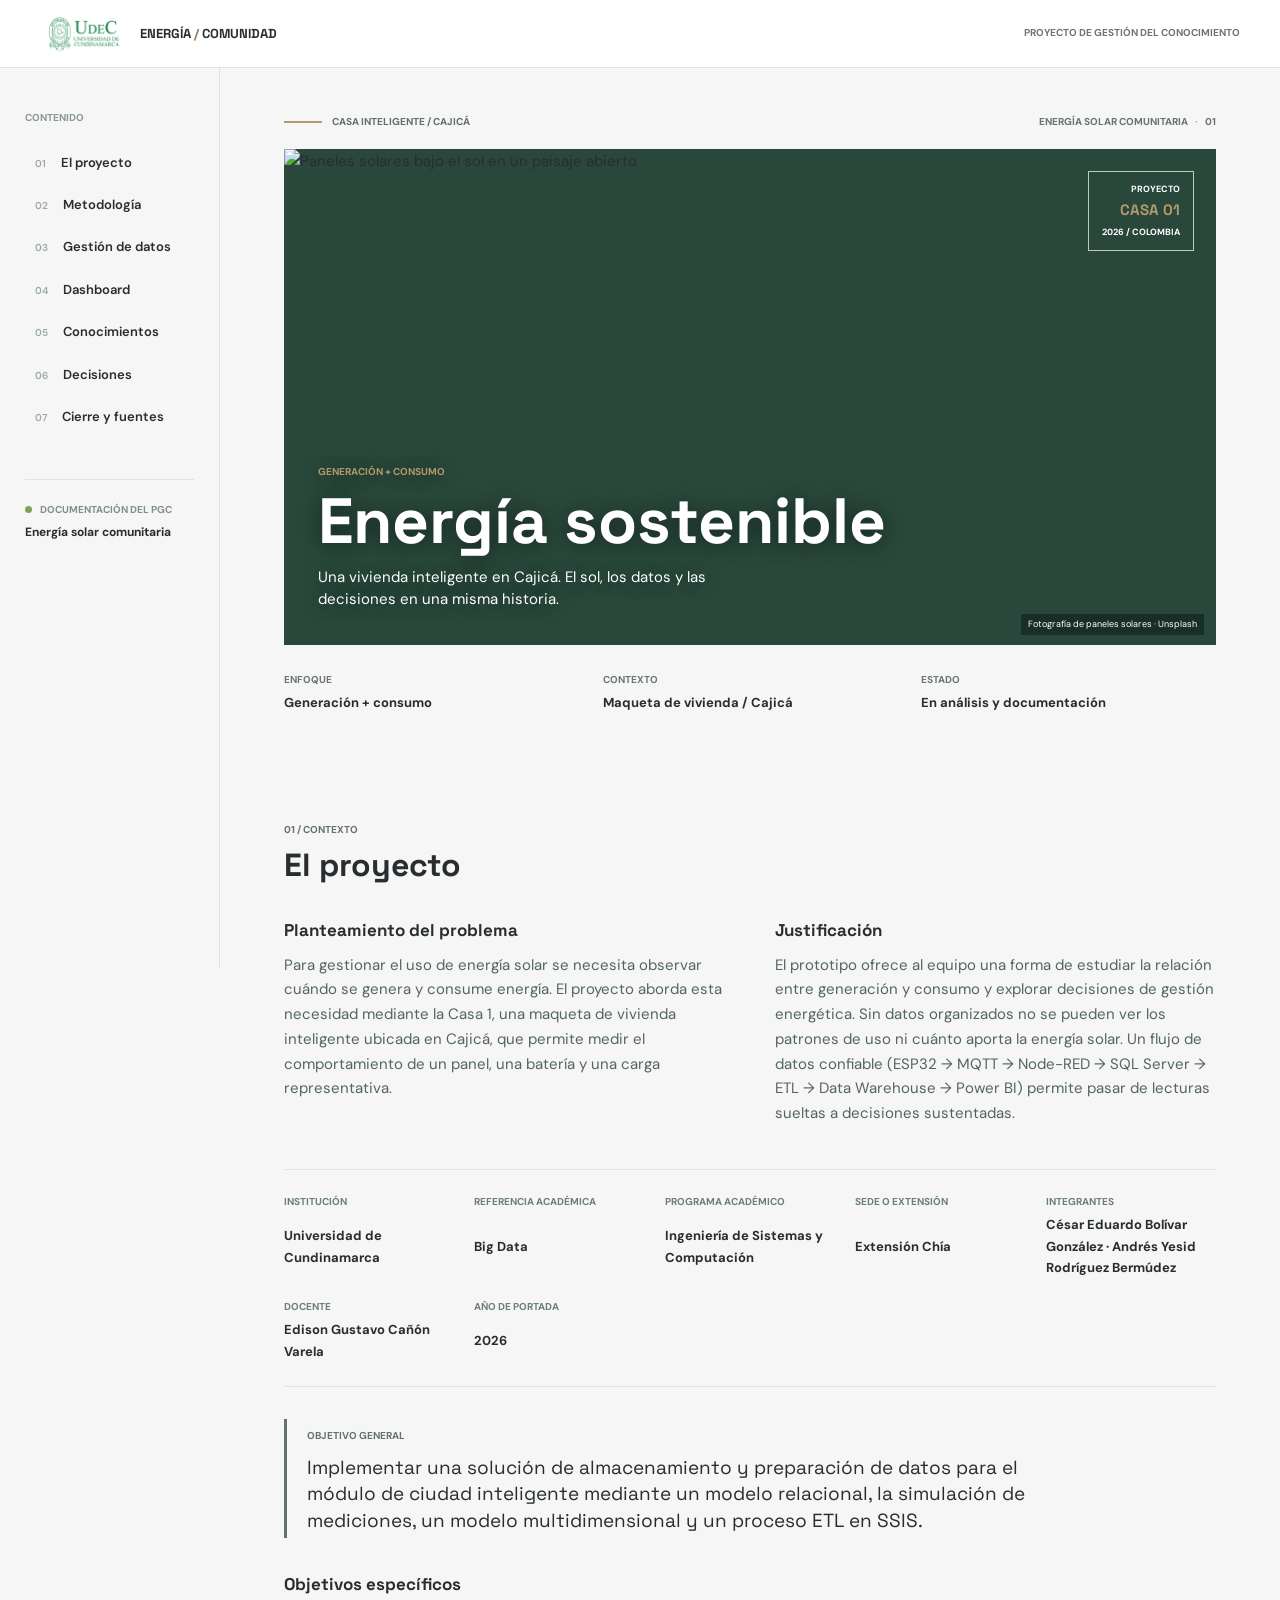
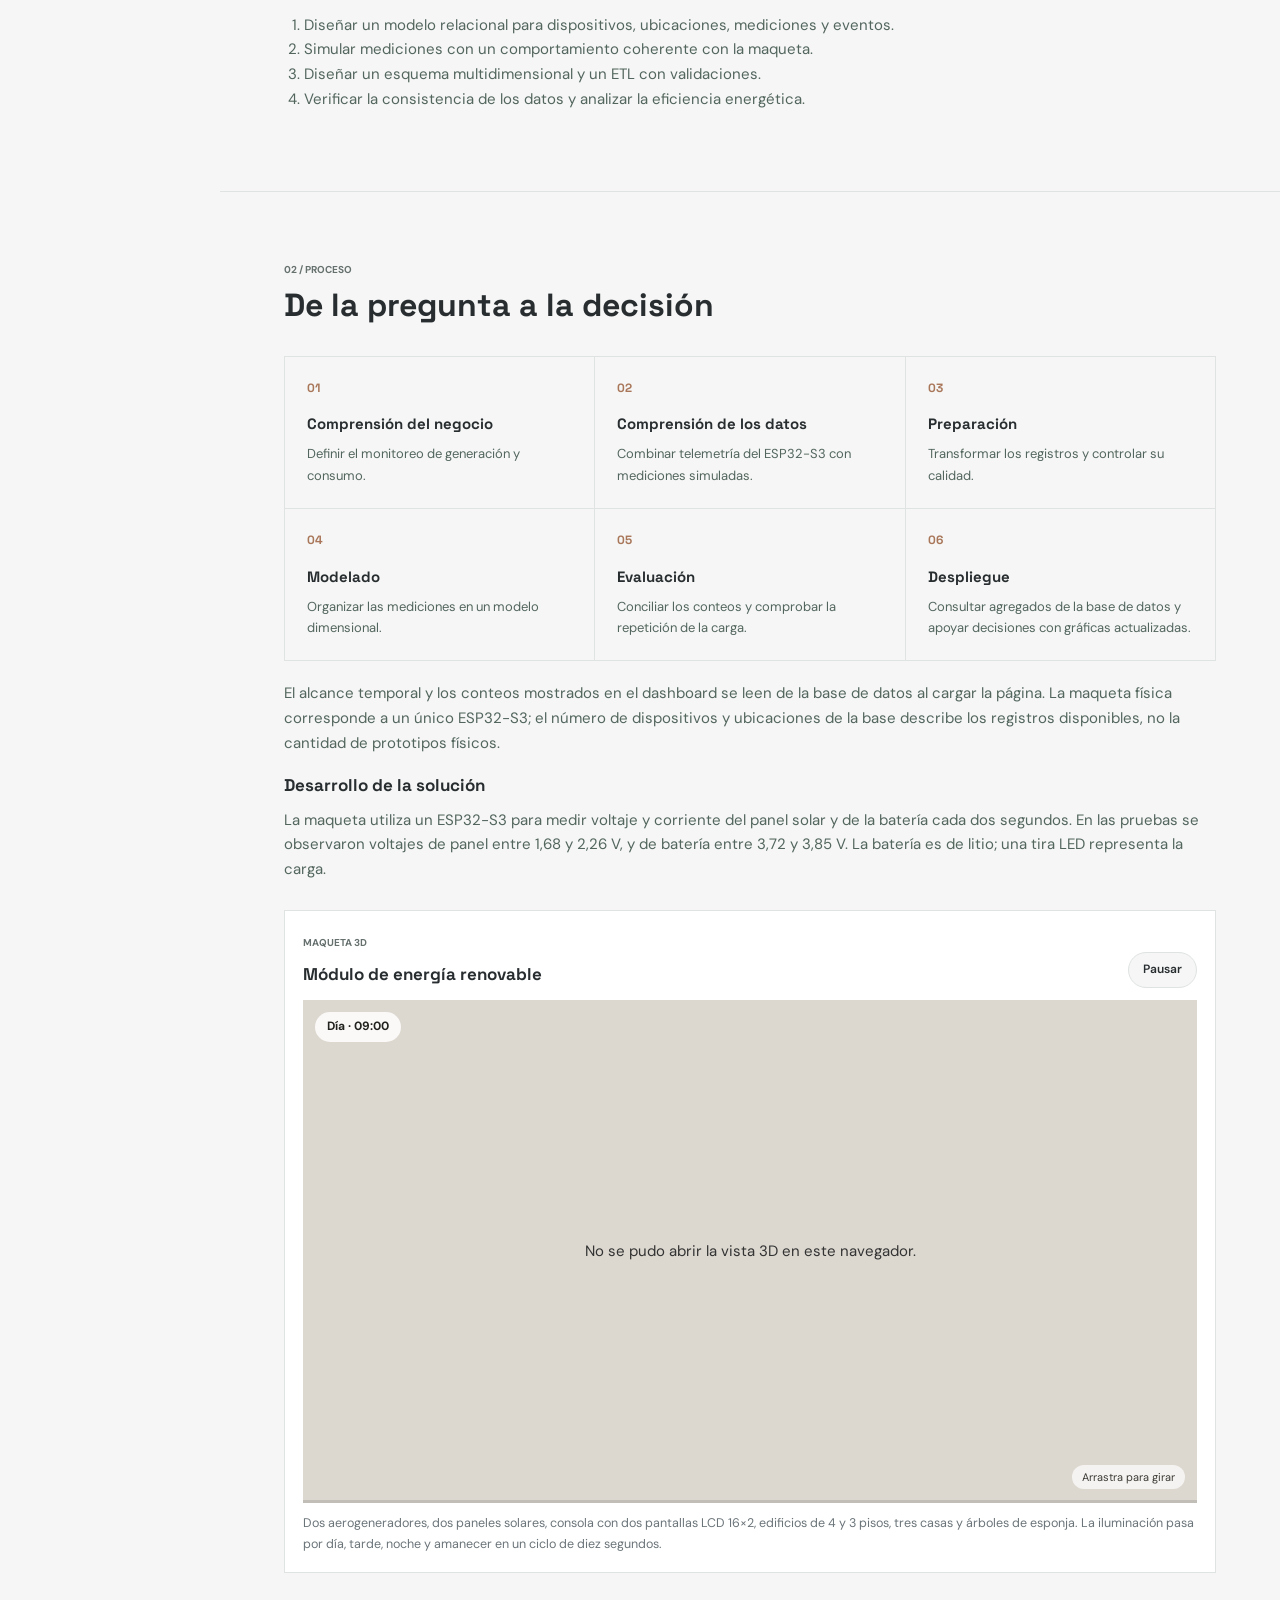
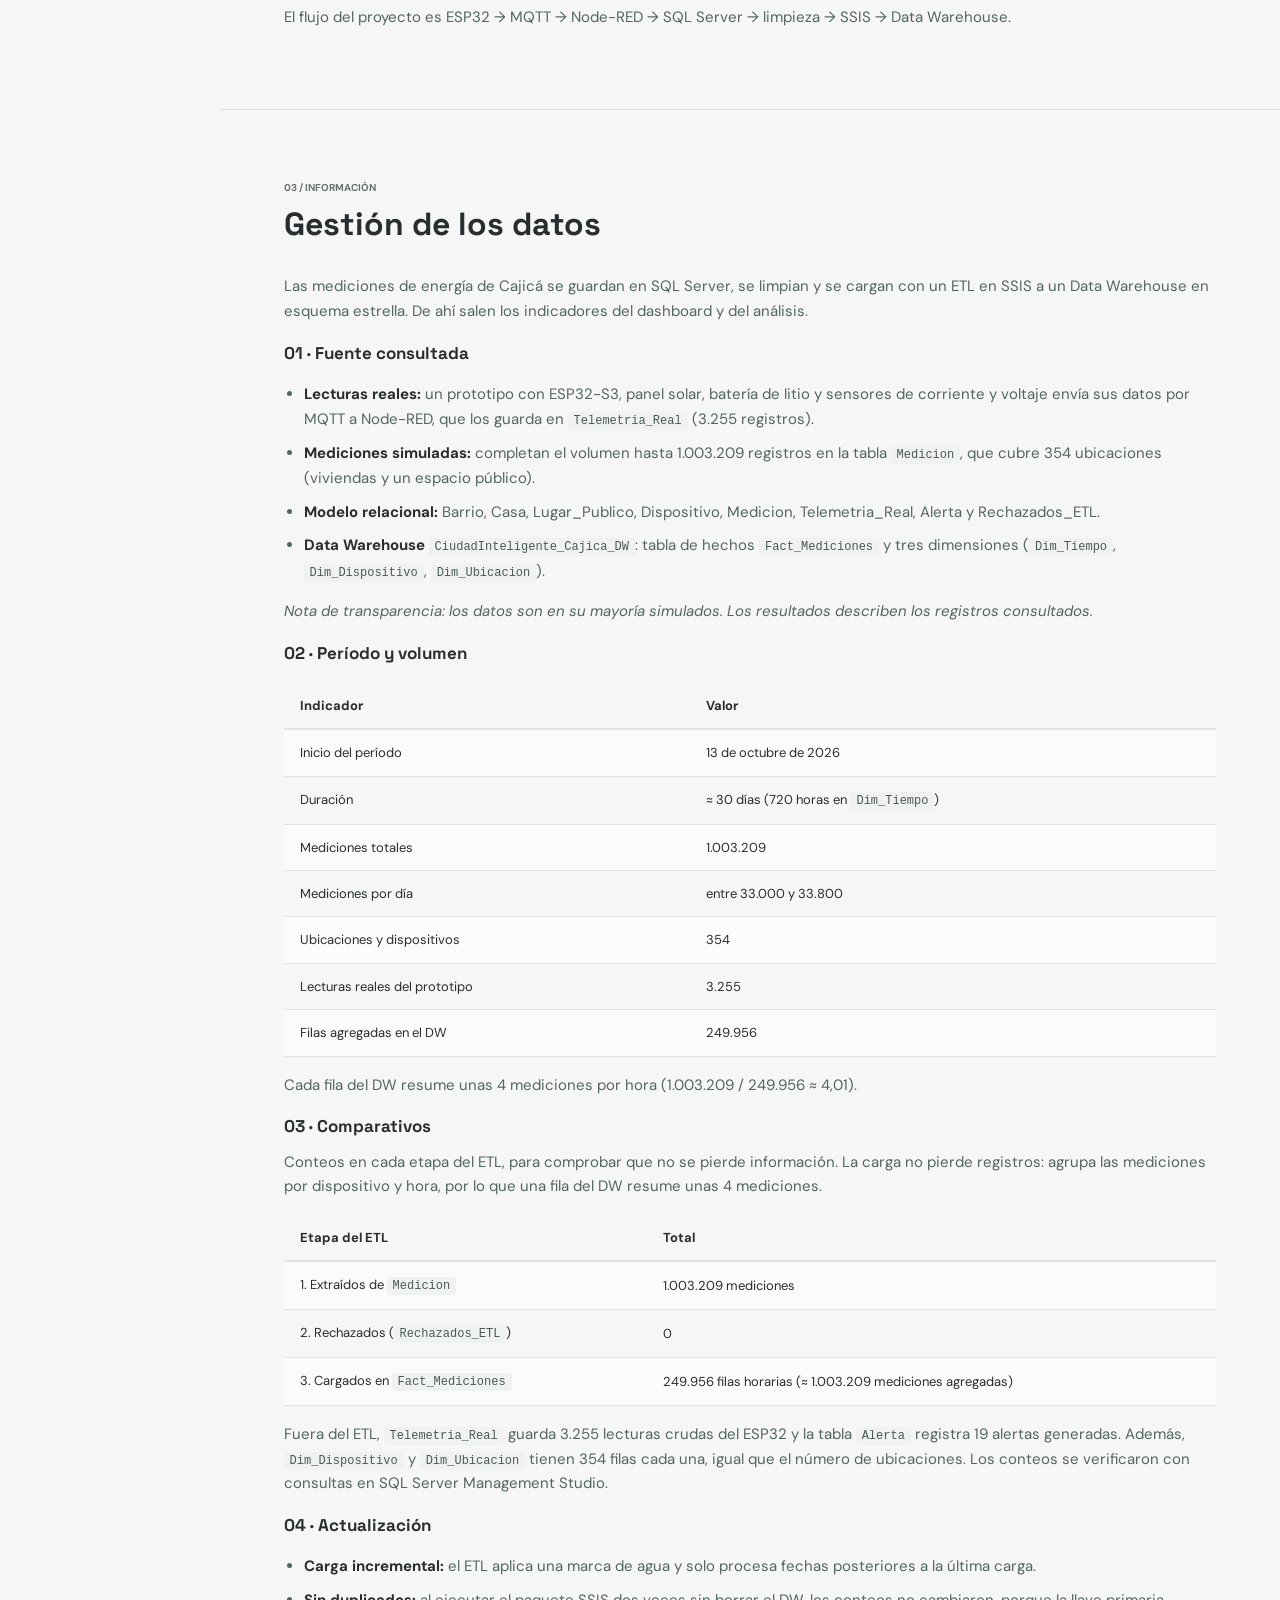
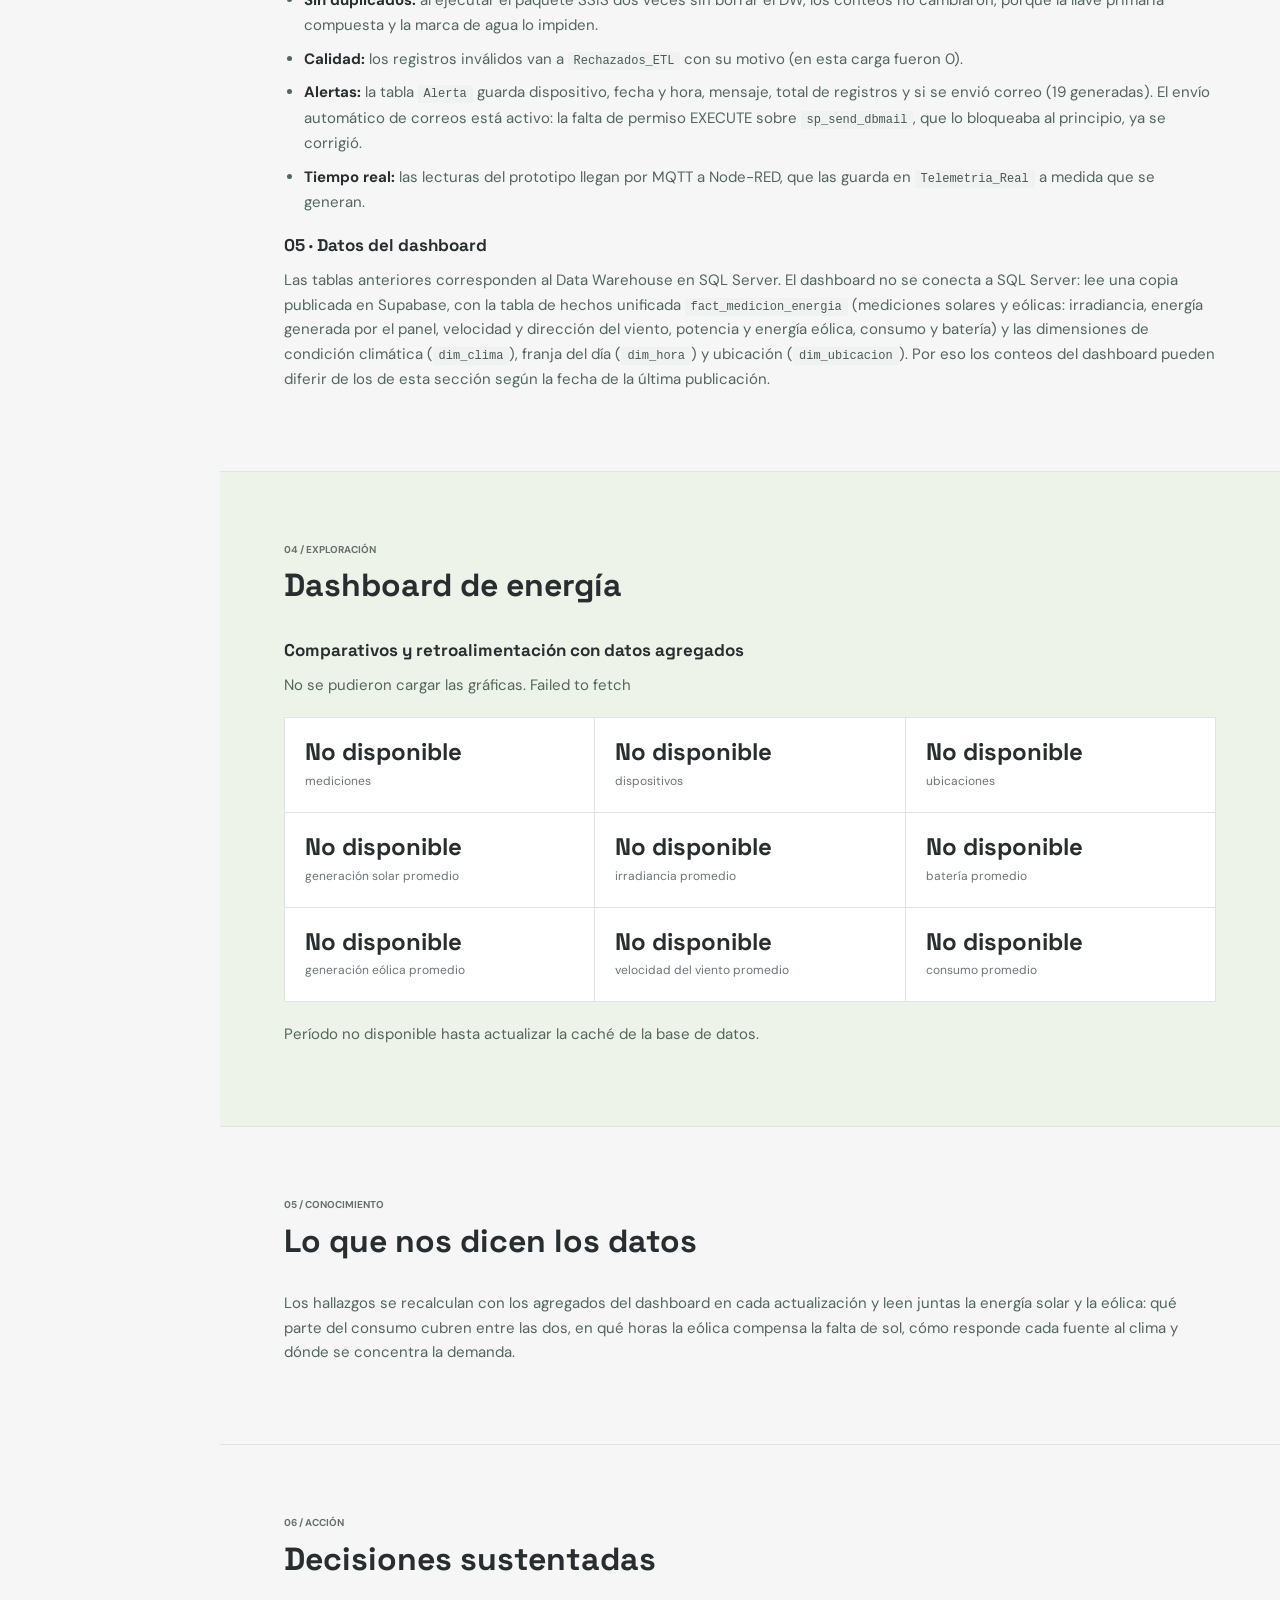
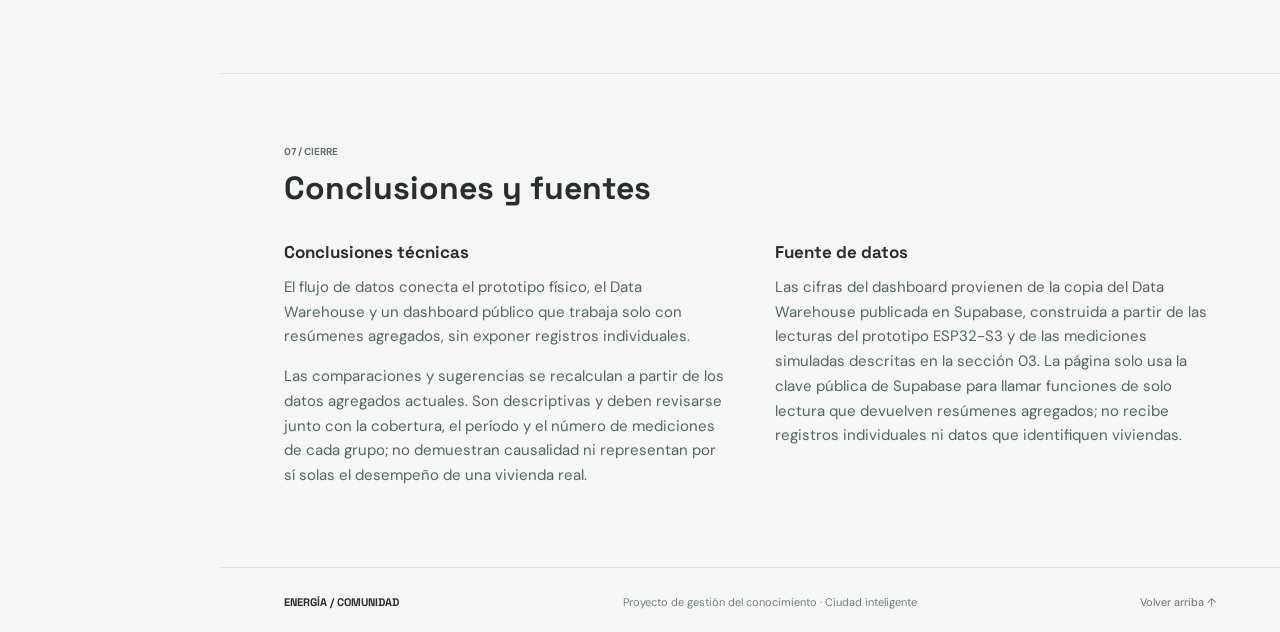
==== commit 3cd7abc2: "Corregir textos, accesibilidad y estilos de la página - Aclarar la tabla de comparativos del ETL (ag" ====
--- a/index.html
+++ b/index.html
@@ -18,7 +18,7 @@
 <body>
   <a class="skip-link" href="#contenido">Saltar al contenido</a>
   <header class="topbar">
-    <a class="brand" href="#inicio" aria-label="Energía para el pueblo, inicio"><img class="brand-mark" src="Logo.png" alt=""><span>ENERGÍA <span class="brand-light">/</span> COMUNIDAD</span></a>
+    <a class="brand" href="#inicio" aria-label="Energía / Comunidad, inicio"><img class="brand-mark" src="Logo.png" alt=""><span>ENERGÍA <span class="brand-light">/</span> COMUNIDAD</span></a>
     <span class="topbar-tag">PROYECTO DE GESTIÓN DEL CONOCIMIENTO</span>
   </header>
   <div class="layout" id="inicio">
@@ -36,23 +36,23 @@
       <div class="sidebar-note"><span class="status-dot"></span> DOCUMENTACIÓN DEL PGC<br><strong>Energía solar comunitaria</strong></div>
     </aside>
     <main id="contenido">
-      <section class="intro section" id="proyecto">
+      <section class="intro section" id="portada">
         <div class="hero-topline"><div class="eyebrow"><span class="eyebrow-line"></span> CASA INTELIGENTE / CAJICÁ</div><span class="hero-edition">ENERGÍA SOLAR COMUNITARIA <span>·</span> 01</span></div>
         <figure class="intro-image"><img src="https://images.unsplash.com/photo-1509391366360-2e959784a276?auto=format&amp;fit=crop&amp;w=1800&amp;q=85" alt="Paneles solares bajo el sol en un paisaje abierto"><div class="hero-copy"><span class="hero-kicker">GENERACIÓN + CONSUMO</span><h1 id="project-title">Energía<br><span>sostenible</span></h1><p class="intro-copy">Una vivienda inteligente en Cajicá. El sol, los datos y las decisiones en una misma historia.</p></div><div class="hero-stamp"><span>PROYECTO</span><strong>CASA 01</strong><span>2026 / COLOMBIA</span></div><figcaption>Fotografía de paneles solares · Unsplash</figcaption></figure>
         <div class="intro-meta"><div><span>ENFOQUE</span><strong>Generación + consumo</strong></div><div><span>CONTEXTO</span><strong>Maqueta de vivienda / Cajicá</strong></div><div><span>ESTADO</span><strong>En análisis y documentación</strong></div></div>
       </section>
 
-      <section class="section" aria-labelledby="context-title">
-        <div class="section-heading"><div><span class="section-number">01 / CONTEXTO</span><h2 id="context-title">El proyecto</h2></div><p></p></div>
+      <section class="section" id="proyecto" aria-labelledby="context-title">
+        <div class="section-heading"><div><span class="section-number">01 / CONTEXTO</span><h2 id="context-title">El proyecto</h2></div></div>
         <div class="content-grid"><article><h3>Planteamiento del problema</h3><p>Para gestionar el uso de energía solar se necesita observar cuándo se genera y consume energía. El proyecto aborda esta necesidad mediante la Casa 1, una maqueta de vivienda inteligente ubicada en Cajicá, que permite medir el comportamiento de un panel, una batería y una carga representativa.</p></article><article><h3>Justificación</h3><p>El prototipo ofrece al equipo una forma de estudiar la relación entre generación y consumo y explorar decisiones de gestión energética. Sin datos organizados no se pueden ver los patrones de uso ni cuánto aporta la energía solar. Un flujo de datos confiable (ESP32 → MQTT → Node-RED → SQL Server → ETL → Data Warehouse → Power BI) permite pasar de lecturas sueltas a decisiones sustentadas.</p></article></div>
-        <div class="fact-strip" id="identificacion"></div>  
+        <div class="fact-strip" id="identificacion"></div>
         <div class="objective"><span class="section-number">OBJETIVO GENERAL</span><p>Implementar una solución de almacenamiento y preparación de datos para el módulo de ciudad inteligente mediante un modelo relacional, la simulación de mediciones, un modelo multidimensional y un proceso ETL en SSIS.</p></div>
         <h3>Objetivos específicos</h3><ol class="objectives"><li>Diseñar un modelo relacional para dispositivos, ubicaciones, mediciones y eventos.</li><li>Simular mediciones con un comportamiento coherente con la maqueta.</li><li>Diseñar un esquema multidimensional y un ETL con validaciones.</li><li>Verificar la consistencia de los datos y analizar la eficiencia energética.</li></ol>
       </section>
 
       <section class="section" id="metodologia">
         <div class="section-heading"><div><span class="section-number">02 / PROCESO</span><h2>De la pregunta a la decisión</h2></div></div>
-        <div class="steps"><div><span>01</span><strong>Comprensión del negocio</strong><p>Definir el monitoreo de generación y consumo</p></div><div><span>02</span><strong>Comprensión de los datos</strong><p>Combinar telemetría del ESP32-S3 con mediciones simuladas.</p></div><div><span>03</span><strong>Preparación</strong><p>Transformar los registros y controlar su calidad.</p></div><div><span>04</span><strong>Modelado</strong><p>Organizar las mediciones en un modelo dimensional.</p></div><div><span>05</span><strong>Evaluación</strong><p>Conciliar los conteos y comprobar la repetición de la carga.</p></div><div><span>06</span><strong>Despliegue</strong><p>Consultar agregados de la base de datos y apoyar decisiones con gráficas actualizadas.</p></div></div>
+        <div class="steps"><div><span>01</span><strong>Comprensión del negocio</strong><p>Definir el monitoreo de generación y consumo.</p></div><div><span>02</span><strong>Comprensión de los datos</strong><p>Combinar telemetría del ESP32-S3 con mediciones simuladas.</p></div><div><span>03</span><strong>Preparación</strong><p>Transformar los registros y controlar su calidad.</p></div><div><span>04</span><strong>Modelado</strong><p>Organizar las mediciones en un modelo dimensional.</p></div><div><span>05</span><strong>Evaluación</strong><p>Conciliar los conteos y comprobar la repetición de la carga.</p></div><div><span>06</span><strong>Despliegue</strong><p>Consultar agregados de la base de datos y apoyar decisiones con gráficas actualizadas.</p></div></div>
         <p>El alcance temporal y los conteos mostrados en el dashboard se leen de la base de datos al cargar la página. La maqueta física corresponde a un único ESP32-S3; el número de dispositivos y ubicaciones de la base describe los registros disponibles, no la cantidad de prototipos físicos.</p>
         <h3>Desarrollo de la solución</h3><p>La maqueta utiliza un ESP32-S3 para medir voltaje y corriente del panel solar y de la batería cada dos segundos. En las pruebas se observaron voltajes de panel entre 1,68 y 2,26 V, y de batería entre 3,72 y 3,85 V. La batería es de litio; una tira LED representa la carga.</p>
         <figure class="maqueta-figure" aria-labelledby="maqueta-titulo">
@@ -62,8 +62,8 @@
             <span class="maqueta-hint">Arrastra para girar</span>
             <div class="maqueta-progreso" aria-hidden="true"><span></span></div>
           </div>
-          <figcaption>Dos aerogeneradores, dos paneles solares, consola con dos pantallas LCD 16×2, edificios de 4 y 3 pisos, tres casas y árboles de esponja. La iluminación pasa por día, tarde, noche y amanecer en un ciclo de un minuto.</figcaption>
-        </figure><p>El flujo del proyecto es ESP32 → MQTT → Node-RED → SQL Server → limpieza → SSIS → Data Warehouse. Esta página consulta únicamente los agregados publicados en la base de datos en la nube (Supabase); no conecta el navegador a SQL Server ni expone registros individuales. El servicio de alertas por correo fue reactivado y la incidencia de permisos está resuelta.</p>
+          <figcaption>Dos aerogeneradores, dos paneles solares, consola con dos pantallas LCD 16×2, edificios de 4 y 3 pisos, tres casas y árboles de esponja. La iluminación pasa por día, tarde, noche y amanecer en un ciclo de diez segundos.</figcaption>
+        </figure><p>El flujo del proyecto es ESP32 → MQTT → Node-RED → SQL Server → limpieza → SSIS → Data Warehouse.</p>
       </section>
 
       <section class="section" id="datos">
@@ -82,10 +82,13 @@
 
         <h3>02 · Período y volumen</h3>
         <table class="data-table">
-          <tr>
-            <td><strong>Indicador</strong></td>
-            <td><strong>Valor</strong></td>
-          </tr>
+          <thead>
+            <tr>
+              <th scope="col">Indicador</th>
+              <th scope="col">Valor</th>
+            </tr>
+          </thead>
+          <tbody>
           <tr>
             <td>Inicio del período</td>
             <td>13 de octubre de 2026</td>
@@ -114,38 +117,35 @@
             <td>Filas agregadas en el DW</td>
             <td>249.956</td>
           </tr>
+          </tbody>
         </table>
         <p>Cada fila del DW resume unas 4 mediciones por hora (1.003.209 / 249.956 ≈ 4,01).</p>
 
         <h3>03 · Comparativos</h3>
-        <p>Conteos en cada etapa del flujo, para comprobar que no se pierde información:</p>
+        <p>Conteos en cada etapa del ETL, para comprobar que no se pierde información. La carga no pierde registros: agrupa las mediciones por dispositivo y hora, por lo que una fila del DW resume unas 4 mediciones.</p>
         <table class="data-table">
-          <tr>
-            <td><strong>Etapa</strong></td>
-            <td><strong>Total</strong></td>
-          </tr>
-          <tr>
-            <td>1. Telemetria_Real (crudo ESP32)</td>
-            <td>3.255</td>
-          </tr>
-          <tr>
-            <td>2. Extraídos de Medicion</td>
-            <td>1.003.209</td>
-          </tr>
-          <tr>
-            <td>3. Cargados en Fact_Mediciones</td>
-            <td>249.956</td>
-          </tr>
-          <tr>
-            <td>4. Rechazados</td>
+          <thead>
+            <tr>
+              <th scope="col">Etapa del ETL</th>
+              <th scope="col">Total</th>
+            </tr>
+          </thead>
+          <tbody>
+          <tr>
+            <td>1. Extraídos de <code>Medicion</code></td>
+            <td>1.003.209 mediciones</td>
+          </tr>
+          <tr>
+            <td>2. Rechazados (<code>Rechazados_ETL</code>)</td>
             <td>0</td>
           </tr>
           <tr>
-            <td>5. Alertas generadas</td>
-            <td>19</td>
-          </tr>
+            <td>3. Cargados en <code>Fact_Mediciones</code></td>
+            <td>249.956 filas horarias (≈ 1.003.209 mediciones agregadas)</td>
+          </tr>
+          </tbody>
         </table>
-        <p>Además, <code>Dim_Dispositivo</code> y <code>Dim_Ubicacion</code> tienen 354 filas cada una, igual que el número de ubicaciones. Los conteos se verificaron con consultas en SQL Server Management Studio.</p>
+        <p>Fuera del ETL, <code>Telemetria_Real</code> guarda 3.255 lecturas crudas del ESP32 y la tabla <code>Alerta</code> registra 19 alertas generadas. Además, <code>Dim_Dispositivo</code> y <code>Dim_Ubicacion</code> tienen 354 filas cada una, igual que el número de ubicaciones. Los conteos se verificaron con consultas en SQL Server Management Studio.</p>
 
         <h3>04 · Actualización</h3>
         <ul>
@@ -157,13 +157,13 @@
         </ul>
 
         <h3>05 · Datos del dashboard</h3>
-        <p>Las tablas anteriores corresponden al Data Warehouse en SQL Server. El dashboard no se conecta a SQL Server: lee una copia publicada en la base de datos en la nube, con la tabla de hechos unificada <code>fact_medicion_energia</code> (mediciones solares y eólicas: irradiancia, energía generada por el panel, velocidad y dirección del viento, potencia y energía eólica, consumo y batería) y las dimensiones de condición climática (<code>dim_clima</code>), franja del día (<code>dim_hora</code>) y ubicación (<code>dim_ubicacion</code>). Por eso los conteos del dashboard pueden diferir de los de esta sección según la fecha de la última publicación.</p>
+        <p>Las tablas anteriores corresponden al Data Warehouse en SQL Server. El dashboard no se conecta a SQL Server: lee una copia publicada en Supabase, con la tabla de hechos unificada <code>fact_medicion_energia</code> (mediciones solares y eólicas: irradiancia, energía generada por el panel, velocidad y dirección del viento, potencia y energía eólica, consumo y batería) y las dimensiones de condición climática (<code>dim_clima</code>), franja del día (<code>dim_hora</code>) y ubicación (<code>dim_ubicacion</code>). Por eso los conteos del dashboard pueden diferir de los de esta sección según la fecha de la última publicación.</p>
       </section>
 
       <section class="section dashboard-section" id="dashboard">
-        <div class="section-heading"><div><span class="section-number">04 / EXPLORACIÓN</span><h2>Dashboard de energía</h2></div><p></p></div>
+        <div class="section-heading"><div><span class="section-number">04 / EXPLORACIÓN</span><h2>Dashboard de energía</h2></div></div>
         <div id="featured-charts-container" aria-label="Gráficas destacadas principales"></div>
-        <h3>Comparativos y retroalimentación desde la base de datos</h3>
+        <h3>Comparativos y retroalimentación con datos agregados</h3>
         <p id="exploration-status" role="status"></p>
         <div class="metrics" aria-label="Indicadores agregados de la base de datos">
           <div><strong id="metric-mediciones">Cargando…</strong><span>mediciones</span></div>
@@ -179,14 +179,14 @@
         <p id="exploration-period">Período: pendiente de consulta.</p>
         <div id="exploration-content" hidden>
           <div class="exploration-filter">
-            <label for="grafico-mes">Mes de la comparación por clima y franja:</label>
-            <select id="grafico-mes" aria-label="Seleccione el mes para la gráfica combinada"></select>
+            <label for="grafico-mes">Mes de las gráficas:</label>
+            <select id="grafico-mes" aria-label="Seleccione el mes que filtran las gráficas"></select>
           </div>
           <div id="exploration-charts" aria-label="Gráficas comparativas de la base de datos"></div>
           <div class="chart-category" id="combined-section">
             <div class="category-header">
               <h3>Energía por clima y franja</h3>
-              <p>Generación solar, generación eólica y consumo promedio para el mes seleccionado.</p>
+              <p>Generación solar, generación eólica y consumo promedio para el mes seleccionado (o todo el período).</p>
             </div>
             <div id="combined-chart" class="exploration-charts"></div>
           </div>
@@ -194,19 +194,19 @@
       </section>
 
       <section class="section" id="hallazgos">
-        <div class="section-heading"><div><span class="section-number">05 / CONOCIMIENTO</span><h2>Lo que nos dicen los datos</h2></div><p></p></div>
+        <div class="section-heading"><div><span class="section-number">05 / CONOCIMIENTO</span><h2>Lo que nos dicen los datos</h2></div></div>
         <p>Los hallazgos se recalculan con los agregados del dashboard en cada actualización y leen juntas la energía solar y la eólica: qué parte del consumo cubren entre las dos, en qué horas la eólica compensa la falta de sol, cómo responde cada fuente al clima y dónde se concentra la demanda.</p>
         <div id="knowledge-list" class="knowledge-list"></div>
       </section>
 
       <section class="section" id="decisiones">
-        <div class="section-heading"><div><span class="section-number">06 / ACCIÓN</span><h2>Decisiones sustentadas</h2></div><p></p></div>
+        <div class="section-heading"><div><span class="section-number">06 / ACCIÓN</span><h2>Decisiones sustentadas</h2></div></div>
         <div id="decision-list" class="decision-grid"></div>
       </section>
 
       <section class="section" id="cierre">
-        <div class="section-heading"><div><span class="section-number">07 / CIERRE</span><h2>Conclusiones y fuentes</h2></div><p></p></div>
-        <div class="content-grid"><article><h3>Conclusiones técnicas</h3><p>El sitio consulta una función de la base de datos que entrega una caché de estadísticas y agregados; no consulta SQL Server ni descarga filas individuales al navegador. El refresco automático requiere que se ejecute el script de Cron de la base de datos indicado en la guía de despliegue.</p><p>Las comparaciones y sugerencias se recalculan a partir de los datos agregados actuales. Son descriptivas y deben revisarse junto con la cobertura, el período y el número de mediciones de cada grupo; no demuestran causalidad ni representan por sí solas el desempeño de una vivienda real.</p></article><article><h3>Fuente de datos</h3><p>Base de datos del proyecto, mediante las funciones públicas de solo lectura y sus cachés agregadas. No se publican credenciales secretas, direcciones ni registros individuales.</p><p>La página del proyecto está disponible en <a href="https://energia-sostenible-datawarehouse.vercel.app/">Energía sostenible</a>.</p></article></div>
+        <div class="section-heading"><div><span class="section-number">07 / CIERRE</span><h2>Conclusiones y fuentes</h2></div></div>
+        <div class="content-grid"><article><h3>Conclusiones técnicas</h3><p>El flujo de datos conecta el prototipo físico, el Data Warehouse y un dashboard público que trabaja solo con resúmenes agregados, sin exponer registros individuales.</p><p>Las comparaciones y sugerencias se recalculan a partir de los datos agregados actuales. Son descriptivas y deben revisarse junto con la cobertura, el período y el número de mediciones de cada grupo; no demuestran causalidad ni representan por sí solas el desempeño de una vivienda real.</p></article><article><h3>Fuente de datos</h3><p>Las cifras del dashboard provienen de la copia del Data Warehouse publicada en Supabase, construida a partir de las lecturas del prototipo ESP32-S3 y de las mediciones simuladas descritas en la sección 03. La página solo usa la clave pública de Supabase para llamar funciones de solo lectura que devuelven resúmenes agregados; no recibe registros individuales ni datos que identifiquen viviendas.</p></article></div>
       </section>
       <footer><span>ENERGÍA / COMUNIDAD</span><span>Proyecto de gestión del conocimiento · Ciudad inteligente</span><a href="#inicio">Volver arriba ↑</a></footer>
     </main>
--- a/styles.css
+++ b/styles.css
@@ -6,6 +6,7 @@
 .exploration-heading{display:flex;align-items:end;justify-content:space-between;gap:24px;border-top:1px solid var(--line);padding-top:30px;margin-top:35px}.exploration-heading h3{font-size:22px;margin:6px 0}.exploration-heading p{font-size:12px;margin:0}
 .chart-category{margin:48px 0;padding-top:32px;border-top:2px solid var(--ink)}.chart-category:first-of-type{border-top:0;margin-top:24px;padding-top:0}.category-header{margin-bottom:28px}.category-header h3{font-size:20px;font-family:var(--display);color:var(--ink);margin:0 0 8px}.category-header p{font-size:13px;color:var(--muted);margin:0;max-width:620px}
 .exploration-charts{display:grid;grid-template-columns:repeat(2,minmax(0,1fr));gap:32px;margin:24px 0}.exploration-chart{margin:0;min-width:0;border-top:2px solid var(--ink);padding-top:16px}.exploration-chart h3{margin:4px 0}.exploration-chart p{font-size:12px}.chart-canvas{position:relative;height:270px;min-width:0}.chart-data summary{padding:10px 0;font-size:12px;color:var(--green)}.chart-data-scroll{overflow-x:auto}.chart-data table{border-collapse:collapse;width:100%;font-size:12px}.chart-data th,.chart-data td{text-align:left;padding:7px;border-bottom:1px solid var(--line);overflow-wrap:anywhere}.exploration-filter{display:flex;gap:12px;align-items:center;flex-wrap:wrap;margin-top:28px}.exploration-filter label{font-size:13px;font-weight:700}.exploration-filter select{font:inherit;color:var(--ink);background:#fff;border:1px solid #9db0a1;border-radius:4px;padding:8px;max-width:100%}@media(max-width:700px){.exploration-heading{display:block}.exploration-heading p{margin-top:8px}.exploration-charts{grid-template-columns:1fr;gap:20px}.chart-canvas{height:230px}.category-header{margin-bottom:20px}}
+.exploration-filter__note{font-size:12px;color:var(--muted);margin:8px 0 0;overflow-wrap:anywhere}
 .chart-canvas canvas{max-width:100%}
 .brand-mark{width:88px;height:42px;flex:none;object-fit:contain}
 .powerbi-evidence img{display:block;width:100%;height:auto}
@@ -53,7 +54,7 @@
 .data-table{width:100%;border-collapse:collapse;margin:16px 0;font-size:13px}
 .data-table tr{border-bottom:1px solid var(--line)}
 .data-table td{padding:12px 16px;text-align:left}
-.data-table tr:nth-child(odd){background:#fafbfa}
+.data-table tbody tr:nth-child(odd){background:#fafbfa}
 .data-table strong{color:var(--ink);font-weight:700}
 .data-table code{background:#f0f2f1;padding:2px 6px;border-radius:3px;font-family:monospace;color:#4a5a52}
 section#datos ul{padding-left:20px;color:#53665e}
@@ -119,3 +120,15 @@
 .maqueta-nogl{position:absolute;inset:0;display:grid;place-items:center;padding:20px;text-align:center;color:#333}
 .maqueta-figure figcaption{font-size:12.5px;color:var(--muted);margin-top:10px}
 @media (max-width:720px){.maqueta-stage{aspect-ratio:4/3}}
+
+/* Franja de identificación: columnas que se ajustan a la cantidad de datos */
+.fact-strip{grid-template-columns:repeat(auto-fit,minmax(170px,1fr))}
+@media(max-width:600px){.fact-strip{grid-template-columns:1fr 1fr}}
+
+/* Encabezados reales de las tablas de datos */
+.data-table th{padding:12px 16px;text-align:left;color:var(--ink);font-weight:700;border-bottom:2px solid var(--line)}
+
+/* Estados y notas de la página de gráficas clasificadas */
+.status-box{padding:12px;margin-bottom:24px;background:var(--paper);border:1px solid var(--line);border-left:3px solid var(--green);border-radius:4px;color:var(--ink)}
+.period-note{color:var(--muted);font-size:13px;margin-bottom:24px}
+.chart-category--combined{margin-top:48px;padding-top:32px;border-top:2px solid var(--ink)}
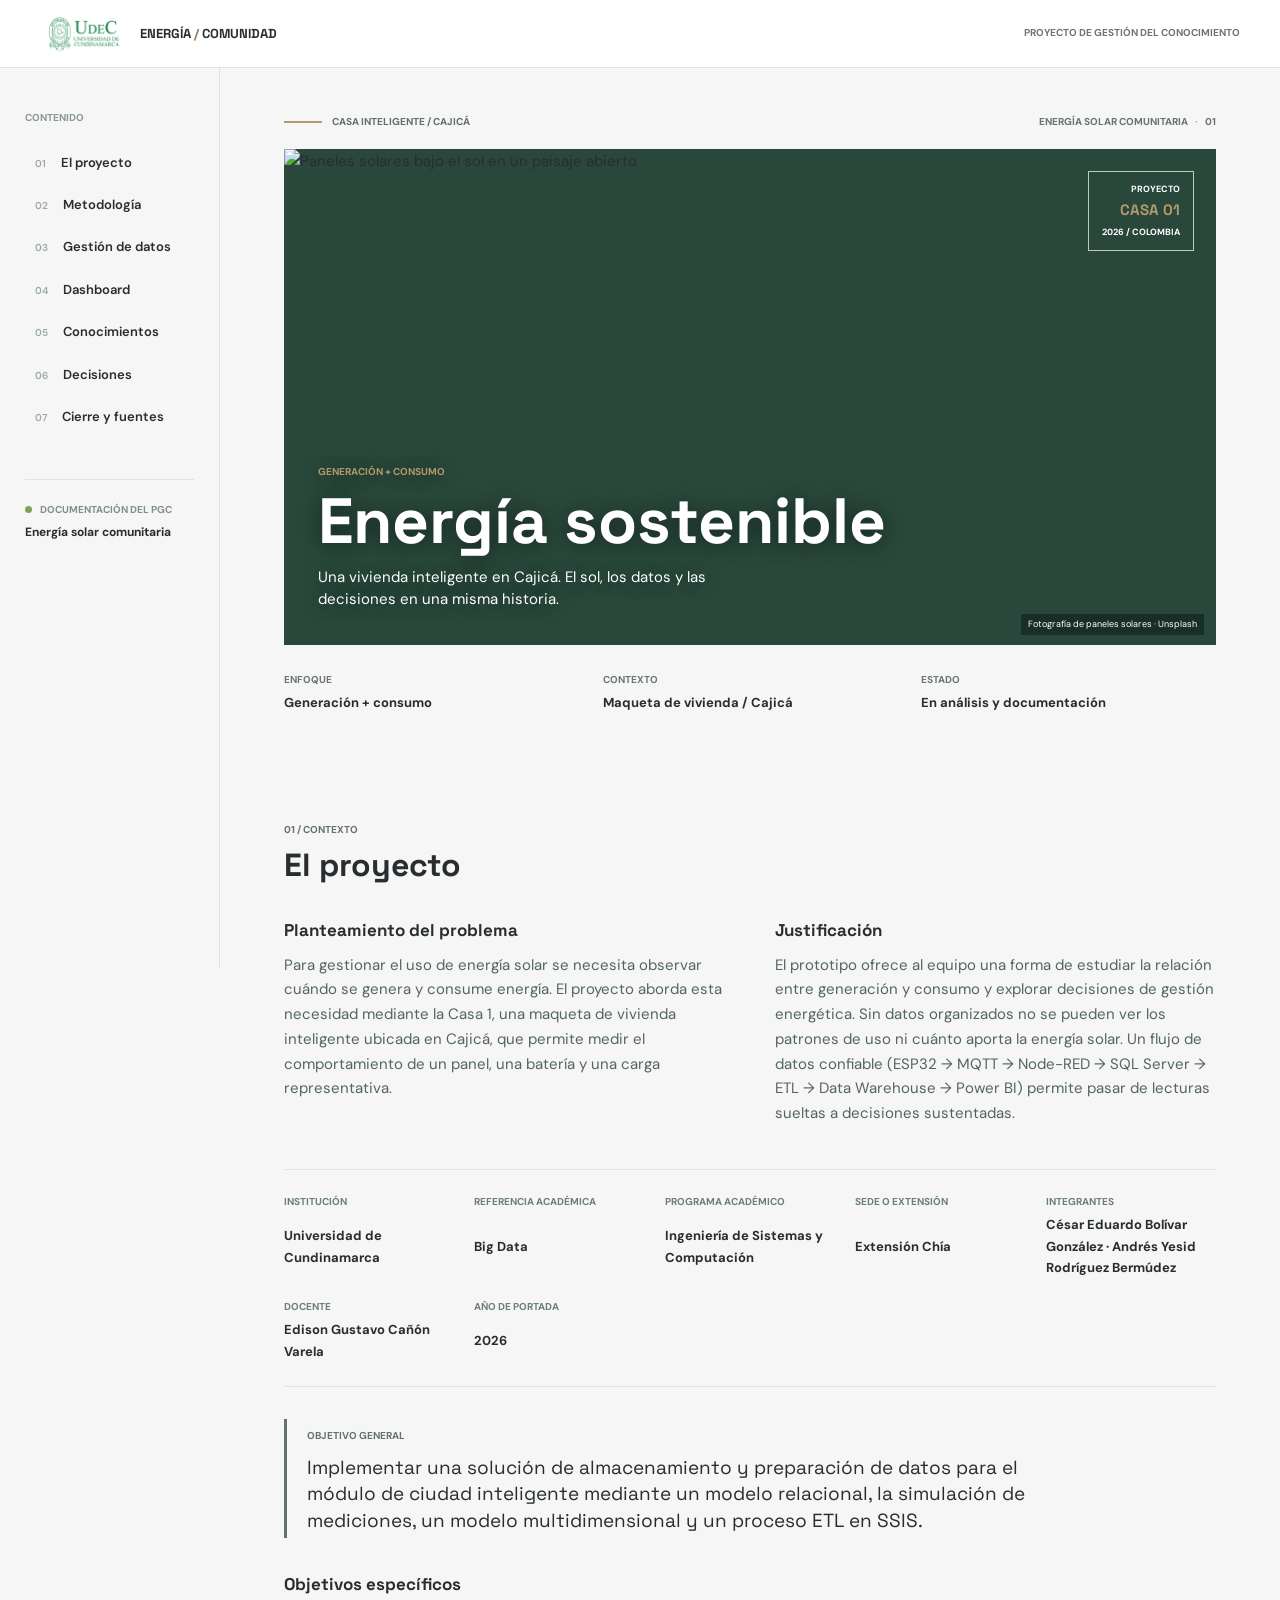
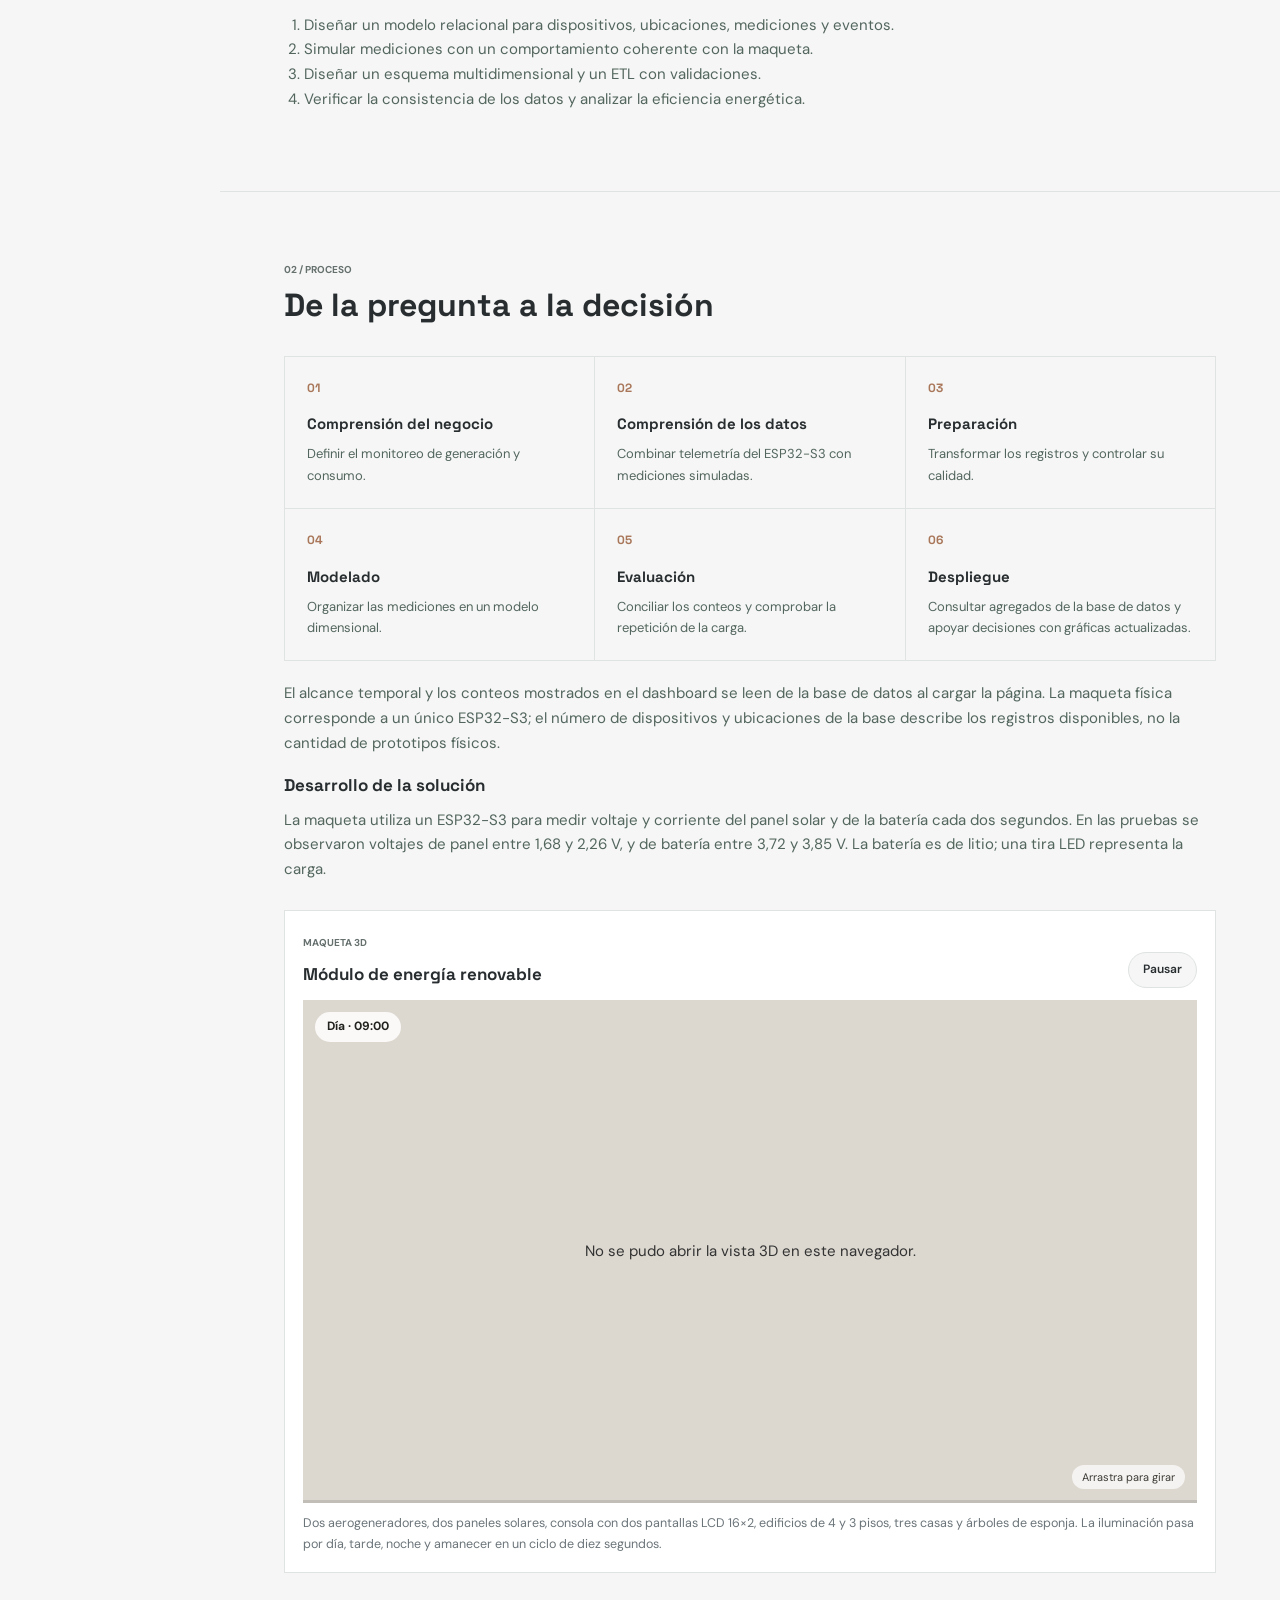
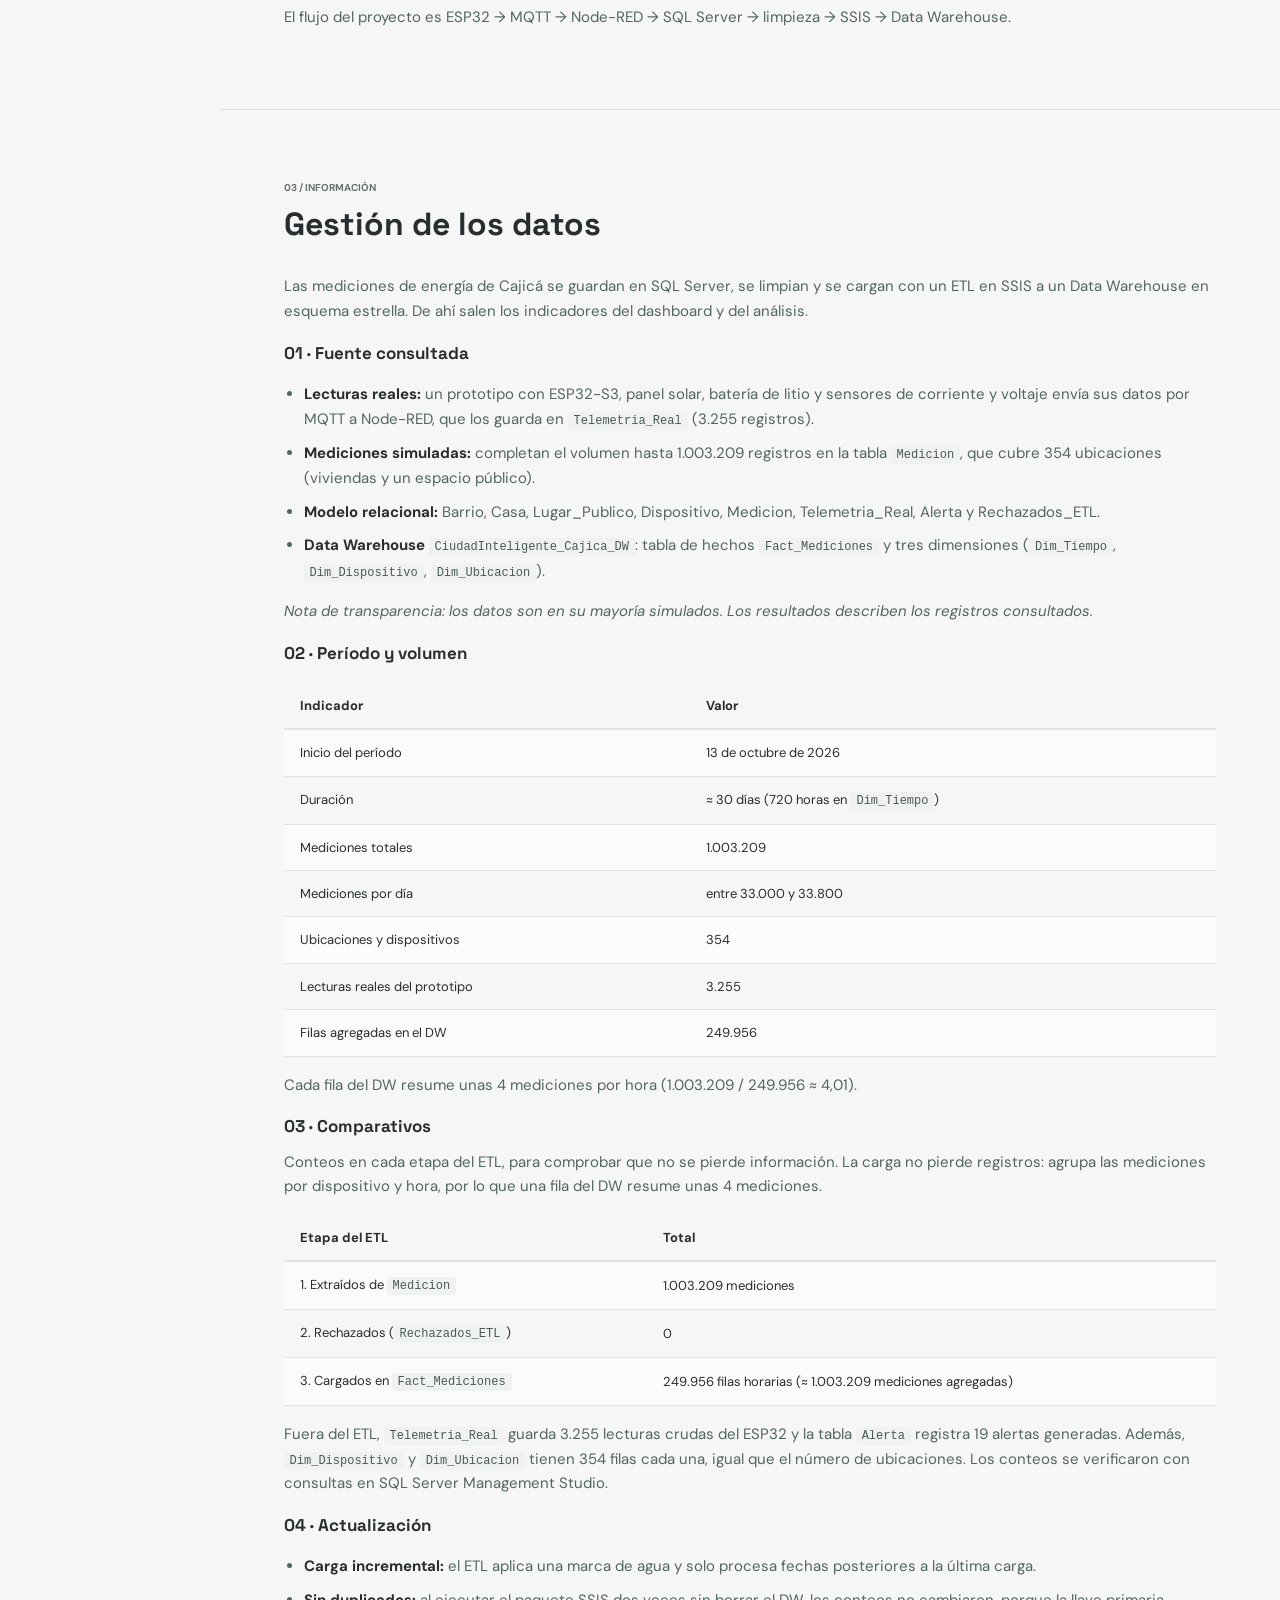
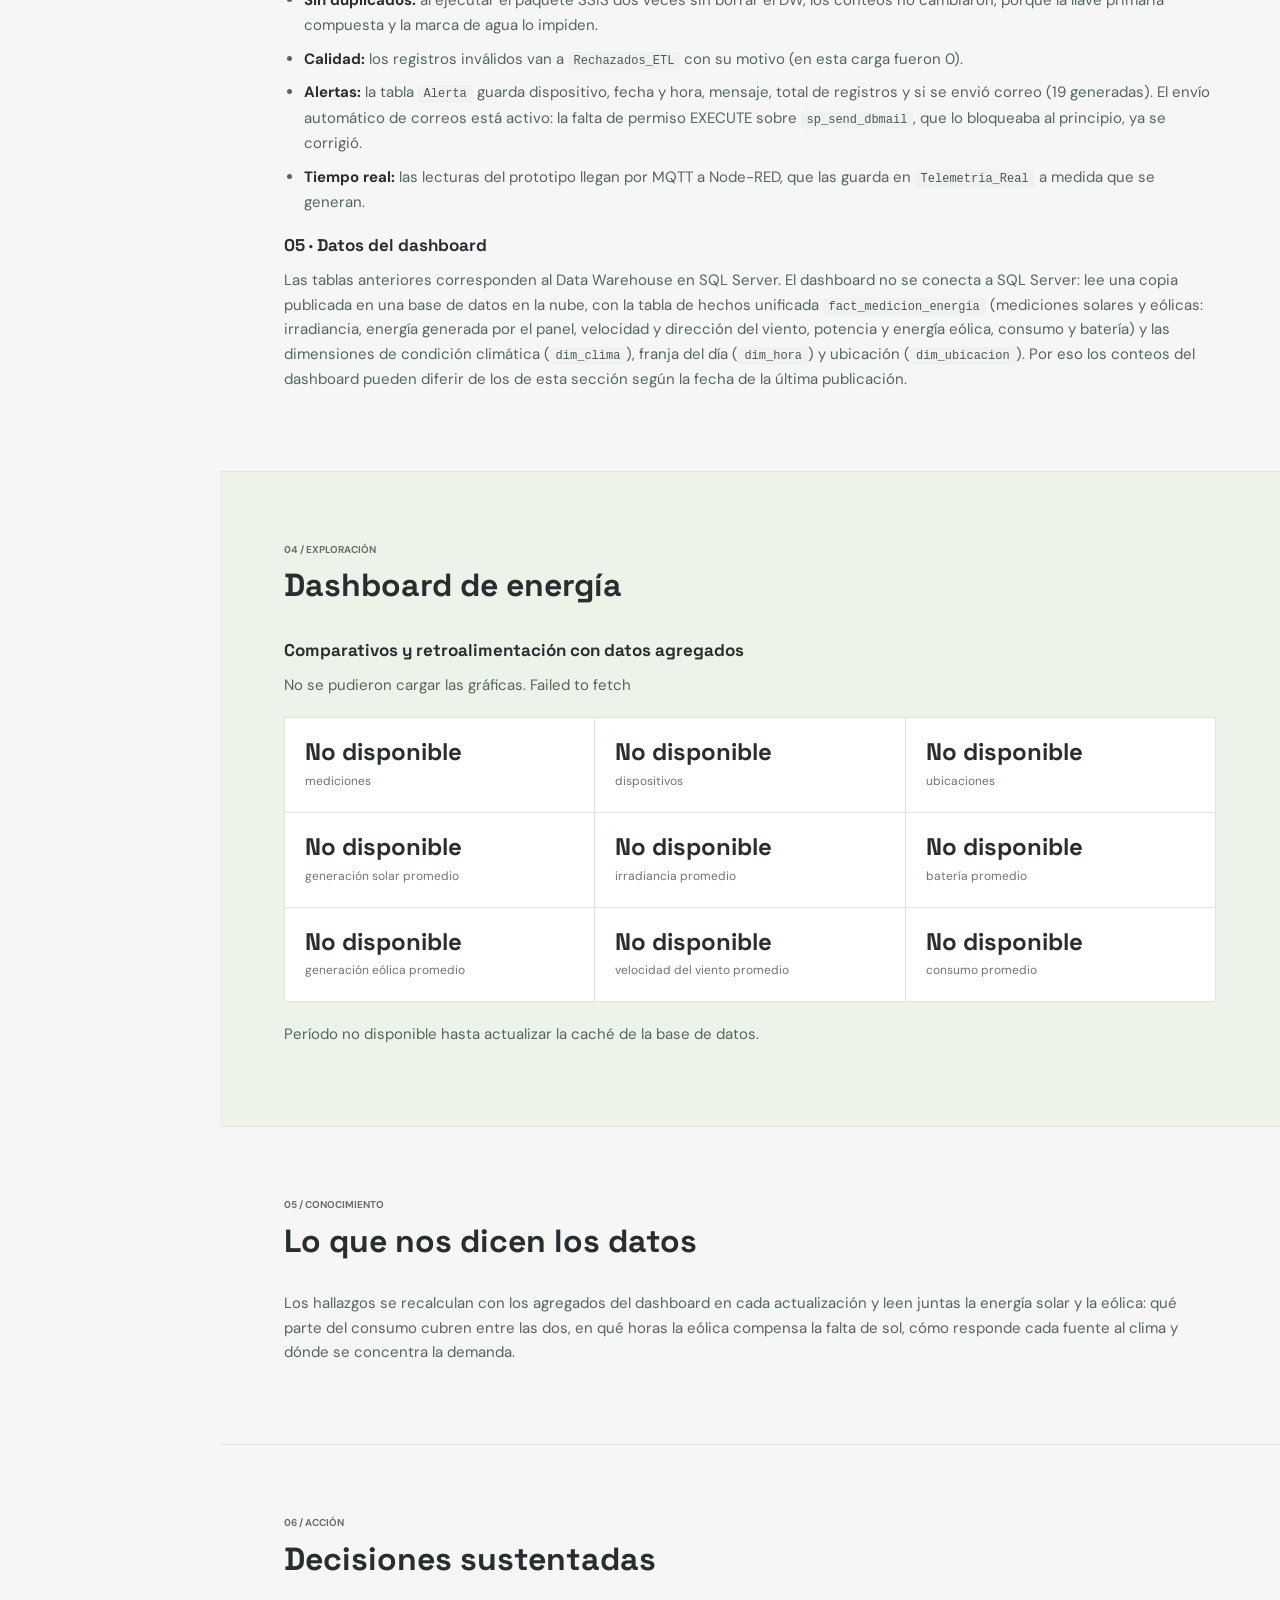
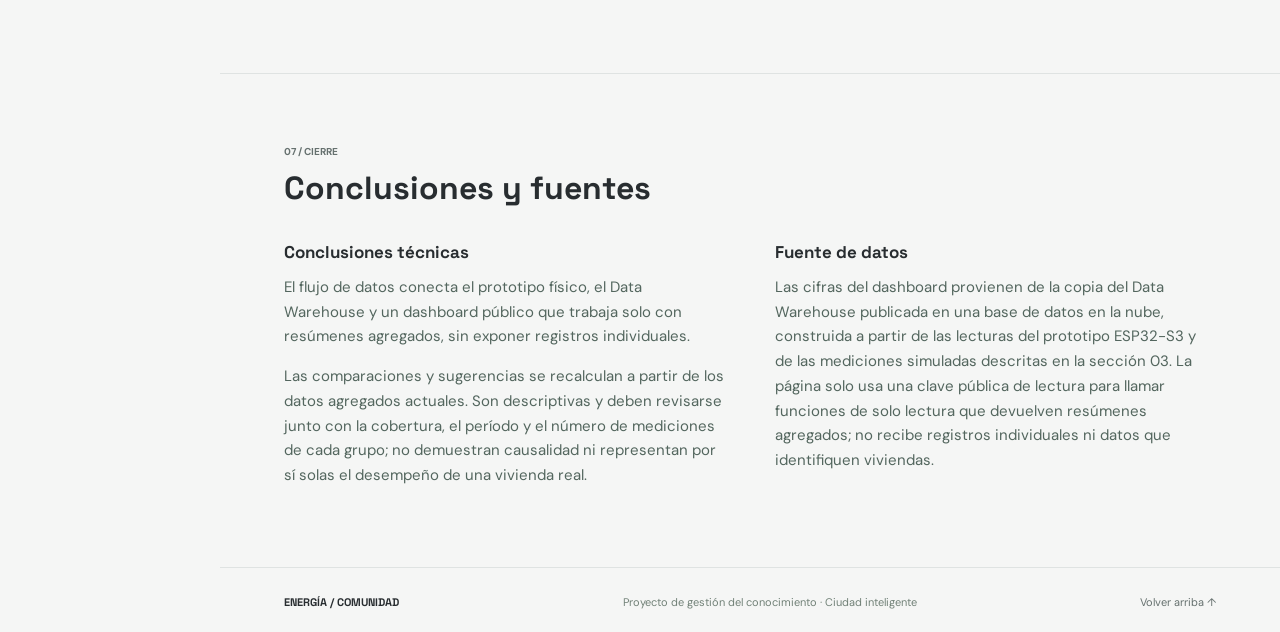
==== commit f4765c4d: "Usar "base de datos en la nube" en los textos visibles Se quita el nombre del proveedor de los texto" ====
--- a/index.html
+++ b/index.html
@@ -157,7 +157,7 @@
         </ul>
 
         <h3>05 · Datos del dashboard</h3>
-        <p>Las tablas anteriores corresponden al Data Warehouse en SQL Server. El dashboard no se conecta a SQL Server: lee una copia publicada en Supabase, con la tabla de hechos unificada <code>fact_medicion_energia</code> (mediciones solares y eólicas: irradiancia, energía generada por el panel, velocidad y dirección del viento, potencia y energía eólica, consumo y batería) y las dimensiones de condición climática (<code>dim_clima</code>), franja del día (<code>dim_hora</code>) y ubicación (<code>dim_ubicacion</code>). Por eso los conteos del dashboard pueden diferir de los de esta sección según la fecha de la última publicación.</p>
+        <p>Las tablas anteriores corresponden al Data Warehouse en SQL Server. El dashboard no se conecta a SQL Server: lee una copia publicada en una base de datos en la nube, con la tabla de hechos unificada <code>fact_medicion_energia</code> (mediciones solares y eólicas: irradiancia, energía generada por el panel, velocidad y dirección del viento, potencia y energía eólica, consumo y batería) y las dimensiones de condición climática (<code>dim_clima</code>), franja del día (<code>dim_hora</code>) y ubicación (<code>dim_ubicacion</code>). Por eso los conteos del dashboard pueden diferir de los de esta sección según la fecha de la última publicación.</p>
       </section>
 
       <section class="section dashboard-section" id="dashboard">
@@ -206,7 +206,7 @@
 
       <section class="section" id="cierre">
         <div class="section-heading"><div><span class="section-number">07 / CIERRE</span><h2>Conclusiones y fuentes</h2></div></div>
-        <div class="content-grid"><article><h3>Conclusiones técnicas</h3><p>El flujo de datos conecta el prototipo físico, el Data Warehouse y un dashboard público que trabaja solo con resúmenes agregados, sin exponer registros individuales.</p><p>Las comparaciones y sugerencias se recalculan a partir de los datos agregados actuales. Son descriptivas y deben revisarse junto con la cobertura, el período y el número de mediciones de cada grupo; no demuestran causalidad ni representan por sí solas el desempeño de una vivienda real.</p></article><article><h3>Fuente de datos</h3><p>Las cifras del dashboard provienen de la copia del Data Warehouse publicada en Supabase, construida a partir de las lecturas del prototipo ESP32-S3 y de las mediciones simuladas descritas en la sección 03. La página solo usa la clave pública de Supabase para llamar funciones de solo lectura que devuelven resúmenes agregados; no recibe registros individuales ni datos que identifiquen viviendas.</p></article></div>
+        <div class="content-grid"><article><h3>Conclusiones técnicas</h3><p>El flujo de datos conecta el prototipo físico, el Data Warehouse y un dashboard público que trabaja solo con resúmenes agregados, sin exponer registros individuales.</p><p>Las comparaciones y sugerencias se recalculan a partir de los datos agregados actuales. Son descriptivas y deben revisarse junto con la cobertura, el período y el número de mediciones de cada grupo; no demuestran causalidad ni representan por sí solas el desempeño de una vivienda real.</p></article><article><h3>Fuente de datos</h3><p>Las cifras del dashboard provienen de la copia del Data Warehouse publicada en una base de datos en la nube, construida a partir de las lecturas del prototipo ESP32-S3 y de las mediciones simuladas descritas en la sección 03. La página solo usa una clave pública de lectura para llamar funciones de solo lectura que devuelven resúmenes agregados; no recibe registros individuales ni datos que identifiquen viviendas.</p></article></div>
       </section>
       <footer><span>ENERGÍA / COMUNIDAD</span><span>Proyecto de gestión del conocimiento · Ciudad inteligente</span><a href="#inicio">Volver arriba ↑</a></footer>
     </main>
